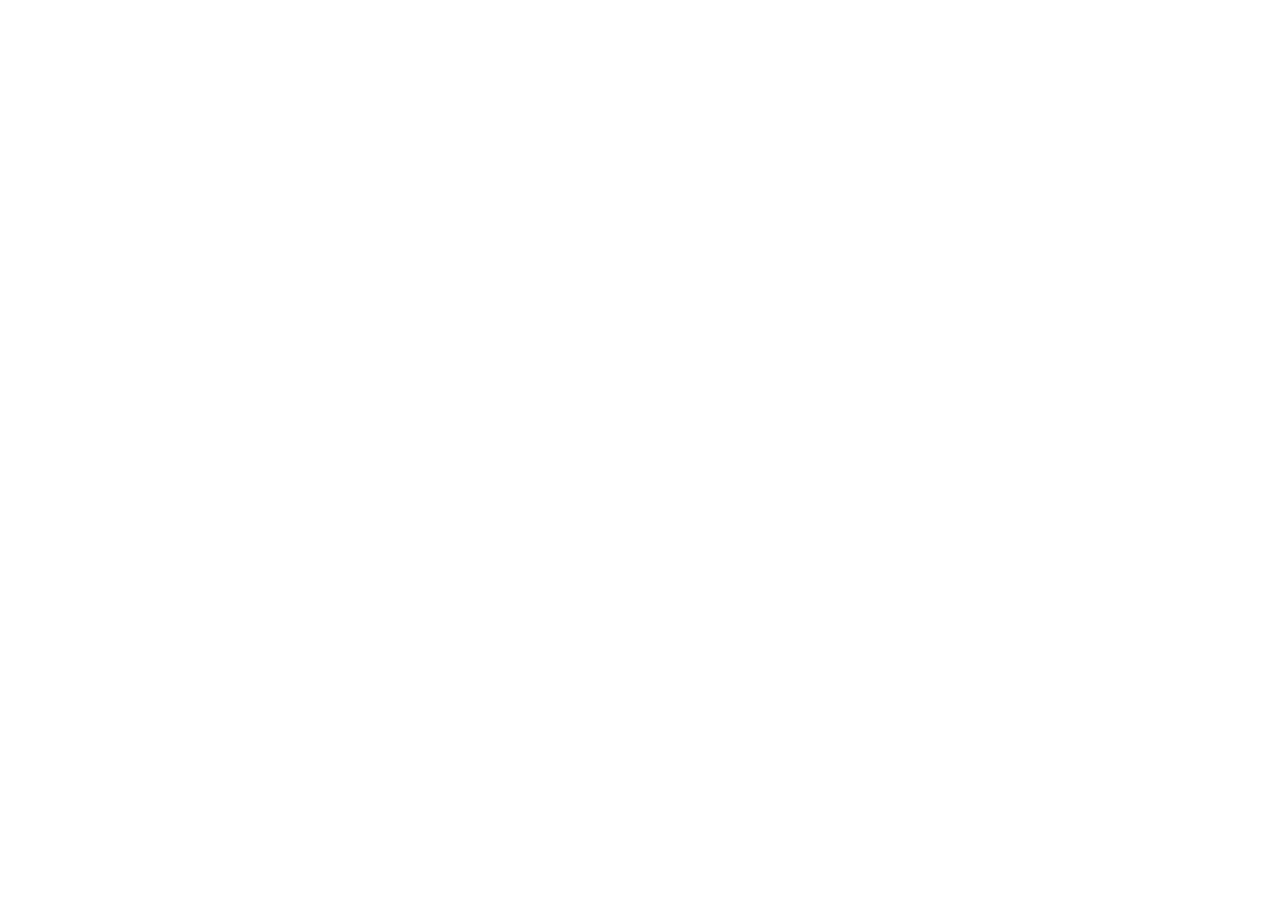
==== index.html @ ca21ac3e "Add files via upload" ====
<!doctype html>
<html lang="zh-CN">
  <head>
    <meta charset="UTF-8" />
    <meta name="viewport" content="width=device-width, initial-scale=1.0" />
    <title>擎舵资产库</title>
    <script type="module" crossorigin src="/asset-library-preview-new/assets/index-C06jgsau.js"></script>
    <link rel="stylesheet" crossorigin href="/asset-library-preview-new/assets/index-CqGjWgbm.css">
  </head>
  <body>
    <div id="root"></div>
  </body>
</html>
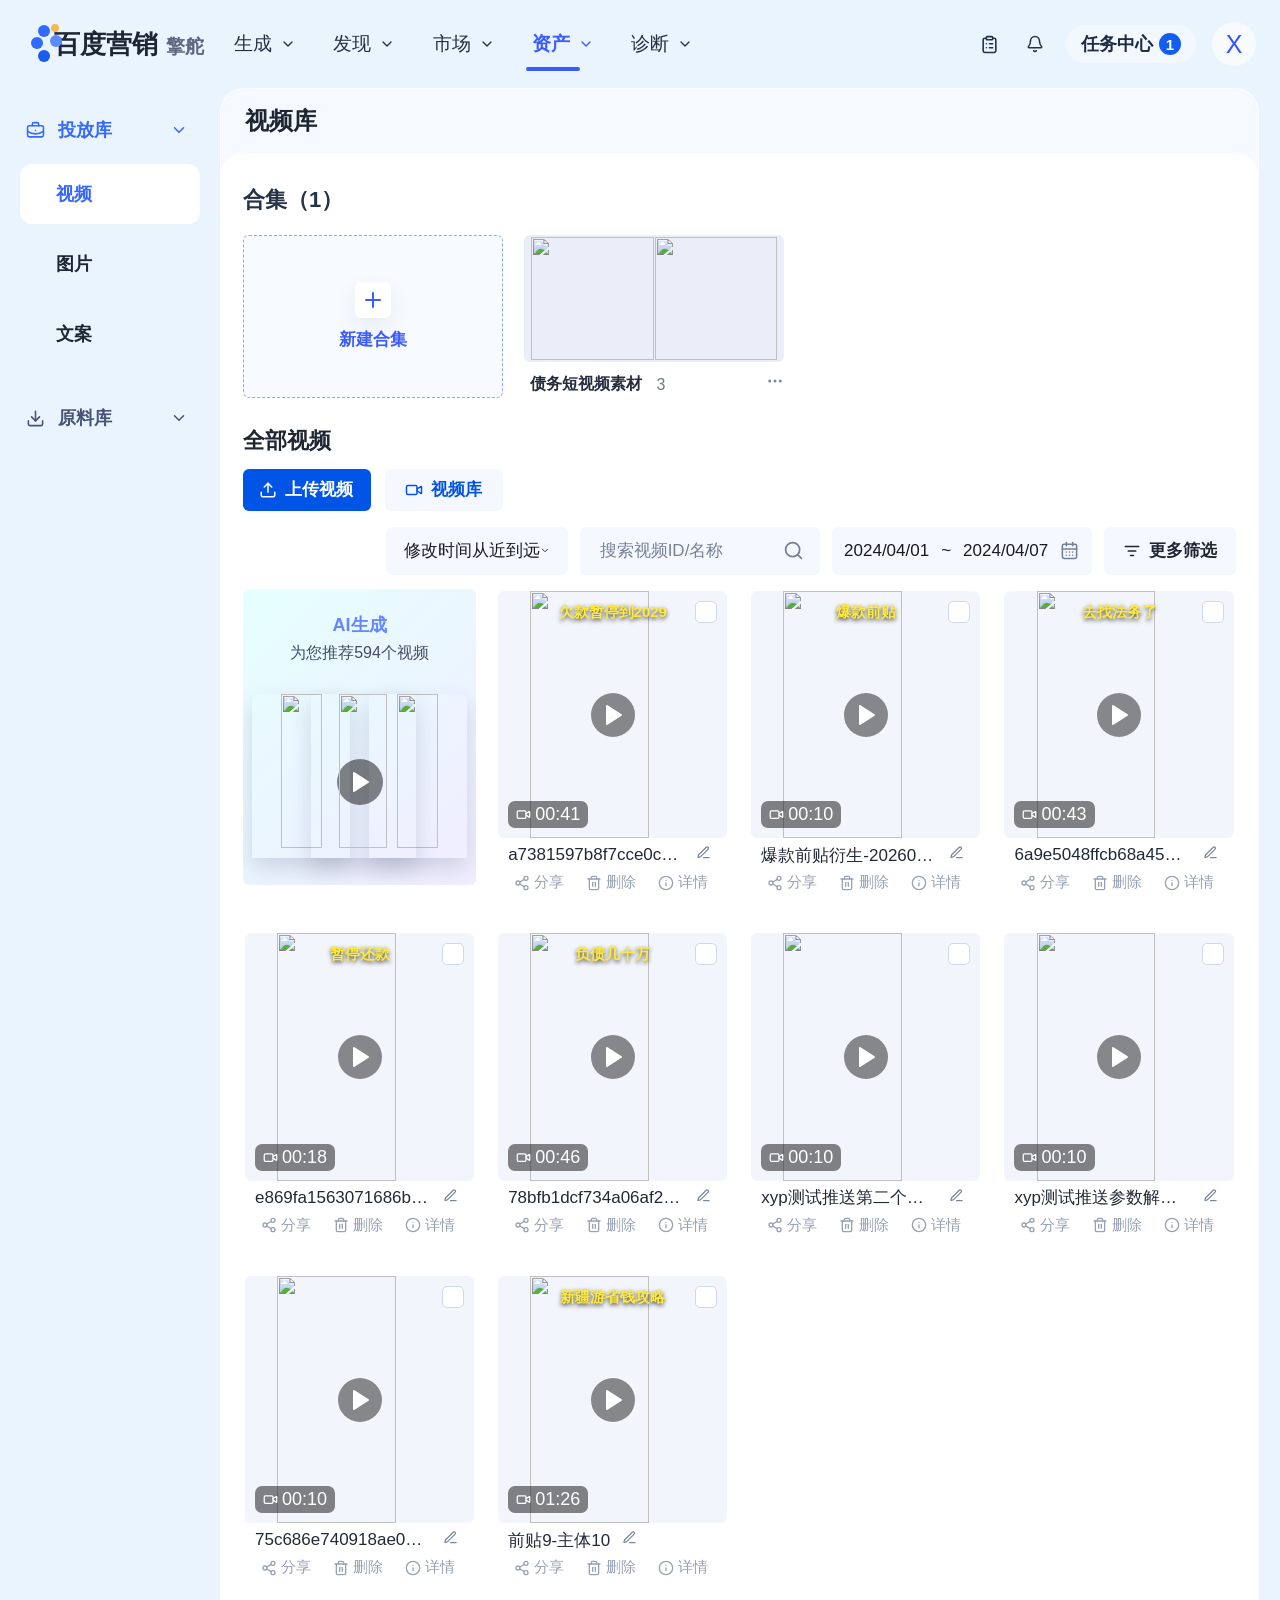
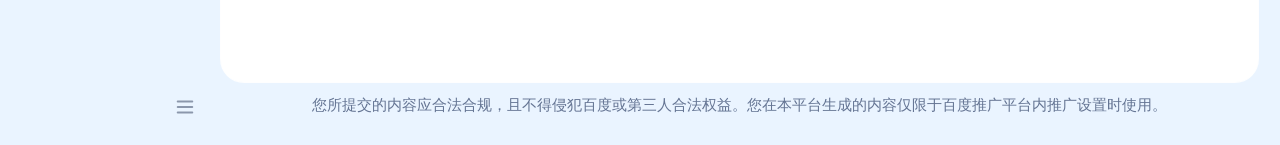
==== commit a95396be: "Add files via upload" ====
--- a/index.html
+++ b/index.html
@@ -3,9 +3,9 @@
   <head>
     <meta charset="UTF-8" />
     <meta name="viewport" content="width=device-width, initial-scale=1.0" />
-    <title>擎舵资产库</title>
-    <script type="module" crossorigin src="/asset-library-preview-new/assets/index-C06jgsau.js"></script>
-    <link rel="stylesheet" crossorigin href="/asset-library-preview-new/assets/index-CqGjWgbm.css">
+    <title>百度营销 擎舵</title>
+    <script type="module" crossorigin src="./assets/index-5_W2YfFP.js"></script>
+    <link rel="stylesheet" crossorigin href="./assets/index-LUmwvgub.css">
   </head>
   <body>
     <div id="root"></div>
--- a/assets/index-LUmwvgub.css
+++ b/assets/index-LUmwvgub.css
@@ -0,0 +1 @@
+*{box-sizing:border-box}:root{--app-min: 1080px;--app-max: 1920px;--sidebar-width: clamp(220px, 15.625vw, 300px);--page-gutter: clamp(16px, 1.67vw, 32px);--asset-card-min: clamp(220px, 14.6vw, 280px);--asset-gap-x: clamp(20px, 1.56vw, 30px);--asset-gap-y: clamp(22px, 1.46vw, 28px);--one-ai-text: rgba(13, 15, 18, .95);--one-ai-text-secondary: rgba(13, 15, 18, .6);--one-ai-primary: #0054e6;--one-ai-primary-hover: #0047c7;--one-ai-info: #3a5bfd;--one-ai-danger: #f53f3f;--one-ai-danger-hover: #d93636;--one-ai-fill: rgba(109, 159, 247, .07);--one-ai-fill-normal: #ebedf5;--one-ai-border: #e6e9f2;--one-ai-radius: 4px;--one-ai-toast-radius: 10px;--one-ai-shadow: 0 1px 8px rgba(0, 0, 0, .06), 0 7px 14px 2px rgba(0, 0, 0, .05), 0 8px 16px 4px rgba(0, 0, 0, .04);--one-ai-toast-shadow: 0 1px 8px rgba(0, 71, 194, .05), 0 7px 14px 2px rgba(0, 71, 194, .07), 0 8px 16px 4px rgba(0, 71, 194, .08)}body{margin:0;min-width:var(--app-min);font-family:-apple-system,BlinkMacSystemFont,Segoe UI,PingFang SC,Microsoft YaHei,sans-serif;color:#1f2633;background:#eaf4ff}button,input{font:inherit}button{border:0;background:transparent;cursor:pointer;color:inherit}.app-shell{min-height:100vh;max-width:var(--app-max);margin:0 auto;background:#eaf4ff}.top-nav{height:clamp(88px,5.83vw,112px);display:flex;align-items:center;padding:0 clamp(24px,2.19vw,42px);gap:clamp(24px,3.02vw,58px)}.brand{width:clamp(180px,11.15vw,214px);display:flex;align-items:center;gap:12px}.brand-mark{position:relative;width:42px;height:42px}.brand-mark span{position:absolute;display:block;width:12px;height:12px;border-radius:50%}.brand-mark span:nth-child(1){left:14px;top:2px;background:#2f6bff}.brand-mark span:nth-child(2){left:26px;top:12px;background:#5a8cff}.brand-mark span:nth-child(3){left:7px;top:14px;background:#2f6bff}.brand-mark span:nth-child(4){left:14px;top:27px;background:#1a5cf0}.brand-mark span:nth-child(5){left:27px;top:1px;width:8px;height:8px;background:#f6b84f}.brand-text{display:flex;align-items:baseline;gap:8px;white-space:nowrap}.brand-text strong{font-size:26px;letter-spacing:0}.brand-text span{color:#5d6680;font-size:19px;font-weight:600}.primary-tabs{display:flex;height:100%;align-items:center;gap:clamp(22px,1.98vw,38px);flex:1}.primary-tabs button,.generation-nav-menu>button{position:relative;display:inline-flex;align-items:center;gap:8px;height:54px;color:#273042;font-size:19px;font-weight:500}.primary-tabs button.active,.primary-tabs .generation-nav-menu>button.active{color:var(--one-ai-info);font-weight:700}.primary-tabs button.active:after,.primary-tabs .generation-nav-menu>button.active:after{content:"";position:absolute;left:0;right:20px;bottom:0;height:4px;border-radius:999px;background:var(--one-ai-info)}.primary-tabs .generation-nav-menu:hover>button,.primary-tabs .generation-nav-menu:focus-within>button,.primary-tabs .generation-nav-menu.open>button{color:var(--one-ai-info);font-weight:700}.top-actions{display:flex;align-items:center;gap:16px}.icon-button{width:30px;height:30px;display:inline-grid;place-items:center;color:#22304a}.task-center{height:38px;display:inline-flex;align-items:center;gap:6px;padding:0 15px;color:#1f2b43;border-radius:999px;background:#f3f8ff;font-size:18px;font-weight:700}.task-center span{width:22px;height:22px;display:inline-grid;place-items:center;color:#fff;background:#145df2;border-radius:50%;font-size:15px}.close-app{width:44px;height:44px;display:inline-grid;place-items:center;border-radius:50%;color:#3154ff;background:#f7fbff;font-size:25px;font-weight:500}.workspace{display:grid;grid-template-columns:var(--sidebar-width) minmax(0,1fr);min-height:calc(100vh - clamp(88px,5.83vw,112px))}.sidebar{position:relative;padding:18px clamp(20px,1.67vw,32px) 42px}.side-group{margin-bottom:30px}.side-group-title{width:100%;height:48px;display:grid;grid-template-columns:24px 1fr 24px;align-items:center;gap:8px;color:#3569ff;font-size:18px;font-weight:700}.side-group-title.muted{color:#465575}button.side-group-title{text-align:left}.side-item{width:100%;height:60px;display:flex;align-items:center;gap:14px;margin-top:10px;padding:0 clamp(28px,2.81vw,54px);border-radius:12px;color:#1f2633;font-size:18px;font-weight:700}.side-item svg{display:none}.side-item.active{color:#3467ff;background:#fff}.sidebar-collapse{position:absolute;right:18px;bottom:22px;color:#8b97ac}.content{min-width:0;padding:0 var(--page-gutter) 18px 0}.page-panel{min-height:calc(100vh - 154px);overflow:visible;border:1px solid rgba(255,255,255,.85);border-radius:24px;background:#f8fcffc2}.page-title-row{height:clamp(64px,3.96vw,76px);display:flex;align-items:center;padding:0 clamp(24px,1.77vw,34px)}.page-title-row h1{margin:0;font-size:24px;line-height:1;font-weight:800}.library-surface{position:relative;min-height:650px;margin:0;padding:clamp(24px,1.67vw,32px) clamp(22px,1.56vw,30px) 88px;border-radius:22px;background:#fff}.toolbar{margin-bottom:18px}.toolbar-top{display:flex;align-items:center;flex-wrap:wrap;gap:14px}.primary-button{height:clamp(42px,2.5vw,48px);display:inline-flex;align-items:center;gap:8px;min-width:clamp(128px,7.71vw,148px);padding:0 clamp(16px,1.15vw,22px);border-radius:6px;color:#fff;background:var(--one-ai-primary);font-size:17px;font-weight:600;white-space:nowrap;box-shadow:none}.primary-button.small{height:44px;min-width:112px;justify-content:center;padding:0 18px}.library-button{height:clamp(42px,2.5vw,48px);display:inline-flex;align-items:center;gap:8px;min-width:118px;padding:0 20px;border-radius:6px;color:var(--one-ai-primary);background:var(--one-ai-fill);font-size:17px;font-weight:600;white-space:nowrap}.toolbar-spacer{flex:1;min-width:12px}.sort-select{position:relative;z-index:20}.sort-select>button,.search-box,.date-range{height:48px;display:inline-flex;align-items:center;border-radius:6px;background:var(--one-ai-fill);color:var(--one-ai-text);font-size:17px}.sort-select>button{width:clamp(182px,11.46vw,220px);justify-content:space-between;padding:0 18px;white-space:nowrap}.sort-menu{position:absolute;left:0;top:calc(100% + 6px);width:220px;padding:6px;border:1px solid var(--one-ai-border);border-radius:var(--one-ai-radius);background:#fff;box-shadow:var(--one-ai-shadow)}.sort-menu button{width:100%;height:36px;padding:0 12px;text-align:left;border-radius:var(--one-ai-radius);color:var(--one-ai-text);font-size:15px}.sort-menu button.selected,.sort-menu button:hover{color:var(--one-ai-info);background:var(--one-ai-fill)}.search-box{width:clamp(240px,17.19vw,330px);justify-content:space-between;padding:0 16px 0 18px}.search-box input{width:100%;border:0;outline:0;color:#25304a;background:transparent;font-size:17px}.search-box input::placeholder{color:#768197}.search-box svg,.date-range svg{color:#748097;flex:0 0 auto}.date-range{gap:12px;width:clamp(260px,17.71vw,340px);justify-content:center;padding:0 16px;white-space:nowrap}.public-switch{height:48px;display:inline-flex;align-items:center;gap:8px;padding:0 16px;border-radius:6px;color:#3b465c;background:var(--one-ai-fill);font-size:16px;font-weight:500;white-space:nowrap}.public-switch>span{position:relative;width:40px;height:24px;border-radius:999px;background:#b8c1d2;transition:background .16s ease}.public-switch>span:after{content:"";position:absolute;left:3px;top:3px;width:18px;height:18px;border-radius:50%;background:#fff;transition:transform .16s ease}.public-switch.active>span{background:var(--one-ai-info)}.public-switch.active>span:after{transform:translate(16px)}.public-switch svg{color:#98a3b7}.more-filter-wrap{position:relative;z-index:26}.more-filter-button{height:48px;display:inline-flex;align-items:center;gap:8px;padding:0 18px;border:1px solid transparent;border-radius:6px;color:#1f2633;background:var(--one-ai-fill);font-size:17px;font-weight:600;white-space:nowrap}.more-filter-button.active,.more-filter-button:hover{color:var(--one-ai-info);border-color:var(--one-ai-info);background:#fff}.more-filter-panel{position:absolute;right:0;top:calc(100% + 8px);width:min(820px,calc(100vw - var(--sidebar-width) - 120px));padding:20px 24px;border:1px solid var(--one-ai-border);border-radius:6px;background:#fff;box-shadow:0 18px 36px #29447624}.more-filter-row{display:flex;align-items:center;flex-wrap:wrap;gap:14px 26px;min-height:40px}.more-filter-row+.more-filter-row{margin-top:8px}.more-filter-row.indent{padding-left:112px}.more-filter-row button{height:34px;padding:0 12px;border-radius:6px;color:var(--one-ai-text);font-size:16px;font-weight:500;white-space:nowrap}.more-filter-row button.active{color:var(--one-ai-info);background:var(--one-ai-fill);font-weight:700}.video-list-header{margin:clamp(30px,2.4vw,46px) 0 14px}.video-title-toolbar{display:grid;gap:14px}.video-title-actions{display:flex;align-items:center;gap:14px;min-width:max-content}.video-control-row{display:flex;align-items:center;justify-content:space-between;gap:16px;flex-wrap:wrap}.video-list-header h2{margin:0;color:#1f2633;font-size:22px;line-height:1.2;font-weight:800}.video-filter-actions{position:relative;display:flex;align-items:center;justify-content:flex-end;gap:12px;flex:1 1 720px;min-width:0}.campaign-image-header{margin-top:clamp(26px,2vw,38px)}.image-title-row{display:flex;align-items:center;justify-content:space-between;gap:16px}.image-source-tabs{display:inline-flex;align-items:center;padding:4px;border-radius:8px;background:#f2f5fb}.image-source-tabs button{height:34px;padding:0 18px;border-radius:6px;color:#2d3546;font-size:15px;font-weight:600;white-space:nowrap}.image-source-tabs button.active{color:var(--one-ai-info);background:#fff;box-shadow:0 6px 14px #29447614}.filter-row{display:flex;align-items:center}.filter-chips{display:flex;flex-wrap:wrap;gap:12px}.chip{height:32px;padding:0 16px;border-radius:6px;color:var(--one-ai-text);font-size:16px;font-weight:500}.chip.active{color:var(--one-ai-info);background:var(--one-ai-fill);font-weight:700}.filter-extra{display:grid;gap:12px;margin-top:12px}.filter-extra.compact{display:flex;align-items:center;gap:12px;margin-top:12px}.filter-dropdown{position:relative;z-index:18}.filter-dropdown-trigger{width:180px;height:36px;display:inline-flex;align-items:center;justify-content:space-between;gap:8px;padding:0 12px 0 14px;border-radius:6px;color:var(--one-ai-text);background:var(--one-ai-fill);font-size:15px;font-weight:500}.filter-dropdown-trigger.open,.filter-dropdown-trigger:hover{color:var(--one-ai-info);background:#eef4ff}.filter-dropdown-trigger svg{flex:0 0 auto;color:#768197}.filter-dropdown-trigger.open svg{color:var(--one-ai-info);transform:rotate(180deg)}.filter-dropdown-trigger span{min-width:0;overflow:hidden;text-overflow:ellipsis;white-space:nowrap}.filter-dropdown-menu{position:absolute;left:0;top:calc(100% + 6px);width:200px;max-height:236px;overflow:auto;padding:6px;border:1px solid var(--one-ai-border);border-radius:var(--one-ai-radius);background:#fff;box-shadow:var(--one-ai-shadow)}.filter-dropdown-menu button{width:100%;height:34px;padding:0 10px;border-radius:var(--one-ai-radius);color:var(--one-ai-text);font-size:14px;text-align:left}.filter-dropdown-menu button:hover,.filter-dropdown-menu button.selected{color:var(--one-ai-info);background:var(--one-ai-fill)}.folder-section{margin:6px 0 8px}.section-heading{display:inline-flex;align-items:center;gap:8px;height:34px;color:#263246;font-size:22px;font-weight:800}.section-heading svg{color:var(--one-ai-info)}.folder-row-wrap{position:relative;margin-top:18px}.folder-grid{display:flex;gap:clamp(18px,1.67vw,32px);overflow-x:auto;overflow-y:visible;scroll-behavior:smooth;scrollbar-width:none;padding-right:48px}.folder-grid::-webkit-scrollbar{display:none}.new-folder-card,.folder-card{position:relative;width:clamp(260px,16.8vw,300px);flex:0 0 clamp(260px,16.8vw,300px);border-radius:6px}.folder-scroll-prev,.folder-scroll-next{position:absolute;top:clamp(48px,4.6vw,68px);z-index:6;width:32px;height:32px;display:grid;place-items:center;border-radius:50%;color:#5d6a82;background:#fff;box-shadow:0 10px 24px #2b406829}.folder-scroll-prev{left:4px}.folder-scroll-next{right:4px}.folder-scroll-prev:hover,.folder-scroll-next:hover{color:var(--one-ai-info);box-shadow:0 12px 28px #2b406833}.new-folder-card{display:grid;place-content:center;justify-items:center;gap:10px;min-height:clamp(118px,9.9vw,152px);color:var(--one-ai-info);font-size:17px;font-weight:600;border:1px dashed #8ca7ff;background:#f7faff}.new-folder-card.disabled{cursor:not-allowed;color:#a4aec0;border-color:#d9e1f0;background:#f3f6fb}.new-folder-card.disabled .plus-box{color:#a4aec0}.plus-box{width:36px;height:36px;display:inline-grid;place-items:center;color:var(--one-ai-info);border-radius:6px;background:#fff;box-shadow:0 8px 20px #29447614}.folder-card{min-height:clamp(154px,12vw,196px);background:transparent}.folder-card:hover{box-shadow:none}.folder-card:hover .folder-preview{border-color:var(--one-ai-info);box-shadow:0 12px 26px #3a5bfd1a}.folder-preview{width:100%;height:clamp(118px,9.9vw,152px);overflow:hidden;border-radius:6px;border:1px solid transparent;background:#e9eef8;transition:border-color .16s ease,box-shadow .16s ease}.folder-collage{display:grid;width:100%;height:100%;gap:1px}.folder-collage.count-1{grid-template-columns:1fr}.folder-collage.count-2{grid-template-columns:repeat(2,1fr)}.folder-collage.count-3{grid-template-columns:1.08fr 1fr;grid-template-rows:repeat(2,1fr)}.folder-collage.count-3 img:first-child{grid-row:1 / span 2}.folder-collage img{width:100%;height:100%;object-fit:cover}.folder-empty-preview{width:100%;height:100%;display:grid;place-items:center;color:var(--one-ai-info);background:linear-gradient(135deg,#edf4ff,#f7f9ff)}.folder-meta{display:flex;align-items:center;gap:8px;min-width:0;height:34px;padding:8px 30px 0 0;font-size:16px}.folder-name{width:100%;overflow:hidden;color:#252d3d;font-weight:700;text-overflow:ellipsis;white-space:nowrap;text-align:left}.folder-meta>span{color:#6c7589;flex:0 0 auto}.text-tooltip-wrap{position:relative;display:inline-flex;min-width:0}.folder-name-tooltip{max-width:calc(100% - 42px);flex:1 1 auto}.text-tooltip-bubble{position:absolute;left:50%;bottom:calc(100% + 8px);z-index:120;max-width:420px;padding:7px 10px;border-radius:6px;color:#1f2633;background:#fff;box-shadow:0 4px 16px #15234024;font-size:14px;font-weight:500;line-height:1.35;white-space:normal;word-break:break-all;opacity:0;pointer-events:none;transform:translate(-50%,4px);transition:opacity .12s ease,transform .12s ease}.text-tooltip-bubble:after{content:"";position:absolute;left:50%;top:100%;width:8px;height:8px;background:#fff;box-shadow:2px 2px 4px #1523400a;transform:translate(-50%,-4px) rotate(45deg)}.text-tooltip-wrap:hover .text-tooltip-bubble,.text-tooltip-wrap:focus-within .text-tooltip-bubble{opacity:1;transform:translate(-50%)}.folder-menu-wrap{position:absolute;right:0;bottom:4px}.folder-more{width:24px;height:24px;display:inline-grid;place-items:center;border-radius:6px;color:#7c879b;background:#ffffffe0}.folder-menu{position:fixed;width:128px;z-index:80;padding:6px;border:1px solid var(--one-ai-border);border-radius:var(--one-ai-radius);color:var(--one-ai-text);background:#fff;box-shadow:var(--one-ai-shadow)}.folder-menu button{width:100%;height:34px;padding:0 10px;text-align:left;border-radius:5px;color:var(--one-ai-text);font-size:14px}.folder-menu button:hover{background:var(--one-ai-fill)}.breadcrumb-row{display:flex;align-items:center;flex-wrap:wrap;gap:6px;height:42px;margin:14px 0 8px;color:#1f2937;font-size:15px;font-weight:600}.breadcrumb-segment{display:inline-flex;align-items:center;gap:6px;min-width:0}.breadcrumb-separator{color:#8b97aa;flex:0 0 auto}.breadcrumb-link{max-width:180px;overflow:hidden;color:#1f2937;font-weight:600;text-overflow:ellipsis;white-space:nowrap}.breadcrumb-link:hover{color:var(--one-ai-info)}.breadcrumb-current{max-width:220px;overflow:hidden;color:#111827;font-weight:700;text-overflow:ellipsis;white-space:nowrap}.asset-grid-section{margin-top:12px}.asset-grid{display:grid;grid-template-columns:repeat(auto-fill,minmax(min(100%,var(--asset-card-min)),1fr));align-items:start;gap:var(--asset-gap-y) var(--asset-gap-x)}.recommend-card,.asset-card{position:relative;min-width:0}.recommend-card{aspect-ratio:1 / 1.27;height:auto;min-height:236px;overflow:hidden;padding-top:24px;border-radius:6px;background:linear-gradient(135deg,#e5ffff,#f1edff);text-align:center}.recommend-title{color:#6486ff;font-size:18px;font-weight:800}.recommend-card p{margin:6px 0 20px;color:#424d65;font-size:16px}.recommend-stack{position:relative;height:64%}.recommend-stack img{position:absolute;bottom:0;width:42%;height:94%;object-fit:cover;border-radius:6px 6px 0 0;box-shadow:0 10px 22px #1e2c4a29}.recommend-stack img:nth-child(1){left:4%}.recommend-stack img:nth-child(2){left:29%;z-index:2;width:45%}.recommend-stack img:nth-child(3){right:4%}.play-circle{position:absolute;left:50%;bottom:27%;width:clamp(46px,3.02vw,58px);height:clamp(46px,3.02vw,58px);display:grid;place-items:center;transform:translate(-50%);color:#fff;border-radius:50%;background:#0000007a}.asset-card{padding:0 0 14px;border:2px solid transparent;border-radius:8px;background:#fff;transition:border-color .16s ease,box-shadow .16s ease}.asset-card.selected{border-color:var(--one-ai-info);box-shadow:0 18px 36px #3a5bfd21}.asset-card:hover{border-color:var(--one-ai-info);box-shadow:0 16px 34px #3758a01a}.asset-select{position:absolute;right:10px;top:10px;z-index:5;width:22px;height:22px;display:grid;place-items:center;border:1px solid #cfd8e8;border-radius:5px;color:transparent;background:#fff;transition:border-color .15s ease,background .15s ease,color .15s ease}.asset-select.selected{color:#fff;border-color:var(--one-ai-info);background:var(--one-ai-info)}.thumb-wrap{position:relative;aspect-ratio:1 / 1.08;height:auto;min-height:196px;overflow:hidden;display:flex;justify-content:center;border-radius:6px;background:#f2f5fb}.thumb-wrap img{width:72%;height:100%;object-fit:cover}.image-thumb-wrap{position:relative;aspect-ratio:1 / .86;min-height:172px;overflow:hidden;display:flex;align-items:center;justify-content:center;border-radius:6px;background:#f2f5fb}.image-thumb-wrap img{width:100%;height:58%;object-fit:cover}.image-asset-card{padding-bottom:13px}.thumb-overlay{position:absolute;left:50%;top:12px;width:64%;transform:translate(-50%);color:#ffea39;font-size:15px;font-weight:900;line-height:1.15;text-align:center;text-shadow:0 2px 4px rgba(0,0,0,.72)}.asset-play{position:absolute;left:50%;top:50%;width:clamp(44px,2.81vw,54px);height:clamp(44px,2.81vw,54px);display:grid;place-items:center;transform:translate(-50%,-50%);color:#fff;border-radius:50%;background:#00000073}.duration{position:absolute;left:10px;bottom:10px;display:inline-flex;align-items:center;gap:4px;height:27px;padding:0 8px;color:#fff;border-radius:7px;background:#0000007a;font-size:18px;font-weight:500}.asset-name-row{display:flex;align-items:center;gap:6px;min-width:0;height:34px;padding:0 10px;color:#222936;font-size:17px}.asset-name-row span{overflow:hidden;text-overflow:ellipsis;white-space:nowrap}.asset-name-row button{color:#7b8799;flex:0 0 auto}.asset-actions{display:flex;align-items:center;gap:10px;padding:0 10px}.asset-actions button{display:inline-flex;align-items:center;gap:4px;color:#98a2b5;font-size:15px;font-weight:500;white-space:nowrap}.asset-actions button:hover{color:var(--one-ai-info)}.video-library-overlay{position:fixed;inset:0;z-index:90;display:flex;justify-content:flex-end;background:#00000094}.video-library-drawer{width:clamp(780px,72vw,1220px);height:100vh;display:grid;grid-template-rows:clamp(74px,4.79vw,92px) 1fr 84px;background:#f6f8fe;box-shadow:-18px 0 42px #121f382e;animation:drawer-slide-in .22s ease-out}@keyframes drawer-slide-in{0%{transform:translate(32px);opacity:.72}to{transform:translate(0);opacity:1}}.video-library-header{display:flex;align-items:center;justify-content:space-between;padding:0 clamp(24px,1.77vw,34px);border-bottom:1px solid #edf1f7;background:#fff}.video-library-header div{display:flex;align-items:baseline;gap:12px}.video-library-header strong{color:#151b29;font-size:24px;font-weight:800}.video-library-header span{color:#68738a;font-size:16px}.video-library-header span button{color:var(--one-ai-info);font-weight:700}.video-library-close{width:34px;height:34px;display:grid;place-items:center;color:#6f7a8e}.video-library-body{min-height:0;display:grid;grid-template-columns:minmax(0,1fr) clamp(260px,18.75vw,360px);margin:clamp(18px,1.35vw,26px) clamp(18px,1.46vw,28px) 0;overflow:hidden;border-radius:18px;background:#fff}.video-library-main{min-width:0;overflow:auto;padding:clamp(22px,1.56vw,30px) clamp(18px,1.35vw,26px) 34px;border-right:1px solid #e8edf6}.video-library-tabs{display:flex;align-items:center;flex-wrap:wrap;gap:12px clamp(20px,1.98vw,38px);margin-bottom:24px}.video-library-tabs button{position:relative;height:34px;color:#1f2633;font-size:17px;font-weight:500}.video-library-tabs button.active{color:var(--one-ai-info);font-weight:700}.video-library-tabs button.active:after{content:"";position:absolute;left:0;right:0;bottom:-5px;height:3px;border-radius:999px;background:var(--one-ai-info)}.video-library-actions,.video-library-filters{display:flex;align-items:center;flex-wrap:wrap;gap:12px;margin-bottom:16px}.video-library-filters label,.video-library-filters .filter-dropdown-trigger{height:44px;display:inline-flex;align-items:center;border-radius:6px;background:var(--one-ai-fill);color:var(--one-ai-text);font-size:15px}.video-library-filters label{width:clamp(128px,7.81vw,150px);justify-content:space-between;padding:0 12px}.video-library-filters input{width:100%;min-width:0;border:0;outline:none;background:transparent;color:var(--one-ai-text)}.video-library-filters input::placeholder{color:#8a95aa}.video-library-filters .filter-dropdown-trigger{width:clamp(132px,7.81vw,150px);justify-content:space-between;padding:0 14px}.video-library-filters .filter-dropdown-menu{width:172px;padding:0;border-radius:0 0 10px 10px}.video-library-filters .filter-dropdown-menu button{height:46px;padding:0 18px;border-radius:0;font-size:16px}.video-library-filters .more-filter-button{height:44px;padding:0 14px;font-size:15px}.library-more-filter-wrap{z-index:34}.library-more-filter-panel{right:-18px;width:min(460px,36vw);padding:14px 16px}.library-more-filter-panel .more-filter-row{gap:10px 16px}.campaign-image-filter-panel{width:min(760px,calc(100vw - var(--sidebar-width) - 180px))}.library-collection-dropdown{z-index:35}.library-collection-dropdown .filter-dropdown-trigger .placeholder{color:#7d8799}.library-collection-menu{position:absolute;left:0;top:calc(100% + 8px);width:auto;min-width:260px;overflow:hidden;border:1px solid var(--one-ai-border);border-radius:8px;background:#fff;box-shadow:0 16px 32px #2944761f}.library-single-option{width:100%;height:48px;padding:0 18px;color:#1f2633;font-size:16px;font-weight:600;text-align:left}.library-single-option:hover{background:#f6f8fc}.library-single-option.selected{color:var(--one-ai-info);background:#f3f7ff}.library-menu-divider{height:1px;background:#e6eaf3}.library-menu-title{height:30px;display:flex;align-items:center;padding:0 18px;color:#7b879b;font-size:13px;font-weight:600}.library-cascade-menu{display:flex;min-height:300px;max-height:360px}.library-cascade-column{width:260px;min-width:260px;overflow:auto;border-right:1px solid #e6eaf3}.library-cascade-column:last-child{border-right:0}.library-cascade-column button{width:100%;height:48px;display:flex;align-items:center;justify-content:space-between;gap:8px;padding:0 18px;color:#1f2633;font-size:16px;font-weight:600;text-align:left}.library-cascade-column button span{min-width:0;overflow:hidden;text-overflow:ellipsis;white-space:nowrap}.library-cascade-column button.hovered{background:#f3f7ff}.library-cascade-column button:hover{background:#f6f8fc}.library-cascade-column button.selected{color:var(--one-ai-info);background:#f3f7ff}.library-collection-filter{margin-top:14px;padding-top:14px;border-top:1px solid #edf1f7}.library-filter-title{display:flex;align-items:center;gap:12px;margin-bottom:12px;color:#1f2633;font-size:15px;font-weight:700}.library-filter-title button{height:32px;padding:0 12px;border-radius:6px;color:var(--one-ai-text);background:var(--one-ai-fill);font-size:15px;font-weight:600}.library-filter-title button.active{color:var(--one-ai-info);background:#eaf1ff}.library-collection-cascade{display:grid;grid-template-columns:repeat(2,minmax(0,1fr));min-height:176px;overflow:hidden;border:1px solid #e4eaf4;border-radius:8px;background:#fff}.cascade-column{min-width:0;padding:8px 0;border-right:1px solid #e4eaf4}.cascade-column:last-child{border-right:0}.cascade-column button{width:100%;height:40px;display:flex;align-items:center;justify-content:space-between;gap:10px;padding:0 14px;color:#1f2633;font-size:15px;font-weight:600;text-align:left}.cascade-column button span{min-width:0;overflow:hidden;text-overflow:ellipsis;white-space:nowrap}.cascade-column button.active,.cascade-column button:hover{color:var(--one-ai-info);background:#eef4ff}.cascade-empty{display:block;padding:12px 14px;color:#8a95aa;font-size:14px}.video-library-grid{display:grid;grid-template-columns:repeat(auto-fill,minmax(clamp(128px,8.85vw,170px),1fr));gap:clamp(18px,1.35vw,26px) clamp(14px,1.15vw,22px)}.video-library-card{min-width:0;position:relative;display:grid;gap:10px;text-align:left}.library-select-mark{position:absolute;right:10px;top:10px;z-index:2;width:24px;height:24px;display:grid;place-items:center;border:1px solid #cfd8e8;border-radius:5px;color:#fff;background:#fff}.video-library-card.selected .library-select-mark{border-color:var(--one-ai-info);background:var(--one-ai-info)}.library-thumb{position:relative;aspect-ratio:1 / 1.03;height:auto;min-height:136px;overflow:hidden;display:flex;justify-content:center;border:2px solid transparent;border-radius:8px;background:#f3f6fc}.video-library-card.selected .library-thumb{border-color:var(--one-ai-info)}.library-thumb img{width:70%;height:100%;object-fit:cover}.library-thumb em{position:absolute;left:50%;top:12px;width:72%;transform:translate(-50%);color:#ffeb3b;font-size:13px;font-style:normal;font-weight:900;line-height:1.2;text-align:center;text-shadow:0 2px 4px rgba(0,0,0,.72)}.library-thumb i{position:absolute;left:50%;top:50%;width:46px;height:46px;display:grid;place-items:center;transform:translate(-50%,-50%);color:#fff;border-radius:50%;background:#00000070;font-style:normal}.library-thumb b{position:absolute;left:10px;bottom:10px;height:28px;display:inline-flex;align-items:center;gap:4px;padding:0 8px;color:#fff;border-radius:7px;background:#0000007a;font-size:16px;font-weight:500}.video-library-card>strong{overflow:hidden;color:#1f2633;font-size:16px;font-weight:700;text-overflow:ellipsis;white-space:nowrap}.library-empty-state{height:180px;display:grid;place-items:center;color:#8a95aa;border-radius:8px;background:#f8faff;font-size:15px}.video-library-selected{min-width:0;padding:clamp(22px,1.56vw,30px) clamp(18px,1.25vw,24px)}.video-library-selected h3{margin:0 0 28px;color:#1f2633;font-size:18px;font-weight:800}.selected-video-card{display:grid;grid-template-columns:76px minmax(0,1fr) 32px;align-items:center;gap:14px;padding:12px;border-radius:8px;background:#f6f8fe}.selected-video-card img{width:76px;height:66px;object-fit:cover;border-radius:6px}.selected-video-card strong,.selected-video-card span{display:block}.selected-video-card strong{overflow:hidden;color:#1f2633;font-size:15px;font-weight:700;text-overflow:ellipsis;white-space:nowrap}.selected-video-card span{margin-top:7px;color:#8a95aa;font-size:14px}.selected-video-card button{width:32px;height:32px;display:grid;place-items:center;color:#1f2633}.selected-empty{height:120px;display:grid;place-items:center;color:#8a95aa;border-radius:8px;background:#f8faff;font-size:15px}.video-library-footer{display:flex;align-items:center;gap:14px;padding:0 34px;border-top:1px solid #edf1f7;background:#fff}.video-library-footer .confirm-button,.video-library-footer .secondary-modal-button{min-width:108px;height:50px;font-size:17px}.empty-state{height:280px;display:grid;place-content:center;justify-items:center;gap:12px;color:#8a96aa;background:#f8faff;border-radius:8px;font-size:16px}.batch-bar{position:sticky;bottom:0;z-index:20;width:max-content;max-width:100%;min-height:54px;display:flex;align-items:center;gap:14px;margin-top:22px;padding:8px 4px 8px 0;color:#1f2735;background:#fff;box-shadow:0 -10px 18px #18233a0f;font-size:17px}.batch-check{width:24px;height:24px;display:grid;place-items:center;border-radius:5px;color:#fff;background:var(--one-ai-info)}.batch-check.mixed span{width:13px;height:3px;border-radius:3px;background:#fff}.batch-select-text{margin-left:-8px;font-size:17px}.batch-bar>button:not(.batch-check):not(.batch-select-text){height:40px;display:inline-flex;align-items:center;gap:6px;padding:0 20px;border-radius:6px;color:var(--one-ai-info);background:var(--one-ai-fill);font-size:16px;font-weight:600;white-space:nowrap}.compliance{height:44px;display:flex;align-items:center;justify-content:center;color:#647493;font-size:15px}.drawer-backdrop,.modal-backdrop{position:fixed;inset:0;z-index:50;background:#0009}.detail-drawer{position:absolute;right:0;top:0;width:440px;height:100%;overflow:auto;padding:24px;background:#fff;box-shadow:-18px 0 42px #1d274229}.detail-drawer header,.modal header{display:flex;align-items:center;justify-content:space-between}.detail-drawer h2,.modal h2{margin:0;color:var(--one-ai-text);font-size:18px;line-height:25.2px;font-weight:500}.drawer-close,.modal header button{width:32px;height:32px;display:grid;place-items:center;color:#6b7488}.drawer-actions{display:flex;gap:12px;margin:24px 0}.drawer-actions button{height:38px;display:inline-flex;align-items:center;gap:6px;padding:0 16px;border-radius:6px;color:var(--one-ai-info);background:var(--one-ai-fill);font-size:15px;font-weight:600}.detail-list{display:grid;grid-template-columns:112px 1fr;gap:15px 20px;margin:0;font-size:15px}.detail-list dt{color:#6f7a8e}.detail-list dd{min-width:0;margin:0;color:#222b3c;line-height:1.5}.detail-list dd button{margin-left:8px;color:#7f8a9b}.detail-list dd span{display:block}.detail-preview{position:relative;width:160px;height:220px;overflow:hidden;border-radius:8px;background:#f3f6fc}.detail-preview img{width:100%;height:100%;object-fit:cover}.detail-preview span{position:absolute;left:50%;top:50%;width:68px;height:68px;display:grid;place-items:center;transform:translate(-50%,-50%);color:#fff;border-radius:50%;background:#0000007a;font-size:13px}.modal-backdrop{display:grid;place-items:center}.modal{width:440px;padding:24px;border-radius:var(--one-ai-radius);background:#fff;box-shadow:var(--one-ai-shadow)}.move-modal{width:620px}.delete-modal{width:500px}.delete-warning{margin-top:22px;padding:16px;border:1px solid rgba(245,63,63,.18);border-radius:6px;background:#f53f3f0f;color:var(--one-ai-text);font-size:15px;line-height:1.7}.delete-warning p{margin:0}.delete-warning p+p{margin-top:8px}.delete-warning strong{color:#1f2633;font-weight:800}.delete-summary{display:flex;flex-wrap:wrap;gap:10px;margin-top:12px;color:#7d8799;font-size:13px}.delete-summary span{padding:4px 8px;border-radius:999px;background:var(--one-ai-fill)}.move-tree{height:380px;overflow:auto;margin-top:22px;padding:12px;border:1px solid var(--one-ai-border);border-radius:6px;background:#f8faff}.move-tree-row{width:100%;min-height:46px;display:flex;align-items:center;gap:10px;border-radius:6px;color:#2a3345;font-size:15px;font-weight:700;text-align:left}.move-tree-row svg{color:var(--one-ai-info);flex:0 0 auto}.move-tree-row span{min-width:0;overflow:hidden;text-overflow:ellipsis;white-space:nowrap}.move-tree-row small{margin-left:auto;padding-right:12px;color:#8a95aa;font-size:13px;font-weight:500}.move-tree-row:hover,.move-tree-row.selected{background:var(--one-ai-fill)}.move-tree-row.root{padding-left:22px}.move-tree-row.creating{background:#fff;border:1px solid var(--one-ai-border)}.move-create-wrap{display:grid;gap:4px}.move-counted-input{position:relative;width:300px;max-width:48%;flex:0 1 300px}.move-counted-input input{width:100%;height:36px;border:1px solid var(--one-ai-border);border-radius:var(--one-ai-radius);outline:none;padding:0 54px 0 8px;color:#263044;background:#fff;font-size:14px;font-weight:600}.move-counted-input span{position:absolute;right:10px;top:50%;transform:translateY(-50%);color:#8b95a8;font-size:12px;font-weight:500;pointer-events:none}.move-tree-row.creating button{width:28px;height:28px;display:grid;place-items:center;border-radius:var(--one-ai-radius);color:var(--one-ai-info);background:var(--one-ai-fill)}.move-tree-row.creating button:disabled{cursor:not-allowed;color:#a4aec0;background:#edf1f8}.move-field-error{color:#e04f5f;font-size:12px;line-height:18px}.move-create-button{height:38px;display:inline-flex;align-items:center;gap:6px;margin-right:auto;padding:0 2px;color:var(--one-ai-info);font-size:15px;font-weight:700}.move-create-button:disabled,.move-create-button.disabled{cursor:not-allowed;color:#a5afc2}.move-limit-note{color:#9aa4b7;font-size:13px}.field-label{display:block;margin:26px 0 10px;color:var(--one-ai-text);font-size:15px;font-weight:700}.folder-input{width:100%;height:36px;padding:0 68px 0 12px;border:1px solid var(--one-ai-border);border-radius:var(--one-ai-radius);outline:none;color:var(--one-ai-text);font-size:15px}.counted-input{position:relative}.counted-input span{position:absolute;right:12px;top:50%;transform:translateY(-50%);color:#8b95a8;font-size:13px;pointer-events:none}.folder-input:focus{border-color:var(--one-ai-info);box-shadow:0 0 0 3px #3a5bfd1a}.input-meta{min-height:20px;display:flex;align-items:center;justify-content:space-between;margin-top:8px}.field-error{color:var(--one-ai-danger);font-size:13px}.modal footer{display:flex;justify-content:flex-end;gap:12px;margin-top:26px}.secondary-modal-button,.confirm-button,.danger-button{min-width:82px;height:32px;padding:0 16px;border-radius:var(--one-ai-radius);font-size:14px;font-weight:400}.secondary-modal-button{color:var(--one-ai-text);background:var(--one-ai-fill-normal)}.confirm-button{color:#fff;background:var(--one-ai-primary)}.danger-button{color:#fff;background:var(--one-ai-danger)}.danger-button:hover{background:var(--one-ai-danger-hover)}.confirm-button:disabled{cursor:not-allowed;color:#a2adbf;background:#edf1f8}.toast{position:fixed;left:50%;top:88px;z-index:80;transform:translate(-50%);min-width:180px;min-height:52px;display:flex;align-items:flex-start;gap:8px;padding:16px 24px;color:#333;border-radius:var(--one-ai-toast-radius);background:#fff;box-shadow:var(--one-ai-toast-shadow);font-size:14px;line-height:19.6px}.toast svg{flex:0 0 auto;margin-top:2px;color:var(--one-ai-info)}.toast.success{align-items:center;gap:12px;font-weight:600}.toast-success-icon{display:inline-flex;align-items:center;justify-content:center;width:22px;height:22px;flex:0 0 auto;border-radius:50%;color:#fff;background:#38b449}.toast .toast-success-icon svg{margin-top:0;color:#fff}.toast span{max-width:480px}@media(max-width:1280px){body{min-width:var(--app-min)}.top-nav{gap:24px;padding:0 24px}.workspace{grid-template-columns:var(--sidebar-width) minmax(0,1fr)}.sidebar{padding-left:20px;padding-right:20px}}.qd-shell{min-height:100vh;color:#1f2633;background:radial-gradient(circle at 48% 6%,rgba(255,255,255,.82) 0 12px,transparent 14px),radial-gradient(circle at 77% 13%,rgba(255,255,255,.9) 0 9px,transparent 11px),radial-gradient(circle at 90% 10%,rgba(255,255,255,.6) 0 15px,transparent 18px),linear-gradient(118deg,#e9f6ff,#eaf6ff,#dfe8ff 72%,#e8f6ff)}.qd-shell button:focus-visible{outline:0}.qd-stage{position:relative;min-width:0;min-height:100vh}.qd-topbar{position:relative;z-index:40;height:110px;display:flex;align-items:center;gap:48px;padding:0 34px 0 36px}.qd-brand{display:inline-flex;align-items:center;gap:8px;min-width:190px;color:#202838}.qd-brand-mark{position:relative;width:36px;height:36px;flex:0 0 36px}.qd-brand-mark span{position:absolute;display:block;border-radius:999px}.qd-brand-mark span:nth-child(1){left:14px;top:2px;width:9px;height:17px;background:#315eff;transform:rotate(32deg)}.qd-brand-mark span:nth-child(2){left:5px;top:12px;width:10px;height:10px;background:#315eff}.qd-brand-mark span:nth-child(3){left:19px;top:15px;width:12px;height:18px;background:#2786ff;transform:rotate(-32deg)}.qd-brand-mark span:nth-child(4){left:10px;top:24px;width:10px;height:10px;background:#1d64f2}.qd-brand-mark span:nth-child(5){left:26px;top:3px;width:7px;height:7px;background:#ffbd4a}.qd-brand strong{font-size:24px;line-height:1;font-weight:800;letter-spacing:0}.qd-brand>span{color:#5f6878;font-size:18px;font-weight:700}.qd-main-nav{display:flex;align-items:center;gap:34px;flex:1;height:100%}.qd-main-nav button{position:relative;height:54px;display:inline-flex;align-items:center;gap:7px;color:#1e2636;font-size:17px;font-weight:600}.qd-main-nav button.active,.qd-main-nav button.menu-open{color:#3157ff;font-weight:800}.qd-main-nav .generation-nav-menu:hover>button,.qd-main-nav .generation-nav-menu:focus-within>button,.qd-main-nav .generation-nav-menu.open>button{color:#3157ff;font-weight:800}.qd-main-nav button.active:after{content:"";position:absolute;left:0;bottom:0;width:29px;height:4px;border-radius:999px;background:#3157ff}.qd-main-nav button:focus-visible,.qd-feature-hit:focus-visible,.qd-menu-column button:focus-visible{outline:0}.qd-nav-item-wrap,.generation-nav-menu{position:relative;height:54px;display:inline-flex;align-items:center}.generation-up{display:none}.generation-nav-menu:hover .generation-down,.generation-nav-menu:focus-within .generation-down,.generation-nav-menu.open .generation-down{display:none}.generation-nav-menu:hover .generation-up,.generation-nav-menu:focus-within .generation-up,.generation-nav-menu.open .generation-up{display:block}.qd-top-actions{display:flex;align-items:center;gap:14px}.qd-top-actions>button{min-width:28px;height:36px;display:inline-grid;place-items:center;color:#202a3f}.qd-task-center{min-width:78px;padding:0 16px;border-radius:999px;background:#f6faffbf;color:#48556b;font-size:16px;font-weight:700}.qd-avatar{width:42px;height:42px;border-radius:50%;color:#405bff;background:#fff;font-size:25px;font-weight:700}.qd-mega-menu{position:absolute;left:-146px;top:calc(100% + 8px);z-index:45;width:766px;min-height:410px;display:none;grid-template-columns:1.15fr 1.15fr 1fr 1fr;gap:34px;padding:28px 34px 30px;border-radius:10px;background:#fff;box-shadow:0 22px 46px #3b5c9229}.generation-nav-menu:hover .qd-mega-menu,.generation-nav-menu:focus-within .qd-mega-menu,.generation-nav-menu.open .qd-mega-menu{display:grid}.primary-tabs .generation-nav-menu .qd-mega-menu{left:-154px;top:calc(100% + 8px)}.qd-menu-column h3{display:flex;align-items:center;gap:12px;height:24px;margin:0 0 15px;color:#161d2a;font-size:18px;font-weight:800}.qd-menu-column h3 svg{color:#7890bd}.qd-menu-column button{width:100%;height:35px;display:flex;align-items:center;gap:6px;color:#222a39;font-size:17px;font-weight:500;text-align:left}.qd-menu-column button.active{color:#3157ff;font-weight:700}.qd-menu-column button.active:after{content:none}.qd-menu-column em,.qd-feature-copy h2 span{display:inline-flex;align-items:center;height:22px;padding:0 7px;border-radius:6px;color:#4262ff;background:#eef2ff;font-size:14px;font-style:normal;font-weight:800}.qd-asset-menu{position:absolute;left:50%;top:calc(100% + 8px);z-index:46;width:278px;display:grid;grid-template-columns:repeat(2,minmax(0,1fr));gap:18px;transform:translate(-50%);padding:24px 26px 26px;border-radius:12px;background:#fff;box-shadow:0 22px 46px #3b5c9229}.qd-asset-column h3{display:flex;align-items:center;gap:10px;height:24px;margin:0 0 16px;color:#1c2534;font-size:18px;font-weight:900}.qd-asset-column h3 svg{color:#7c95bf}.qd-asset-column button{width:100%;height:40px;display:flex;align-items:center;color:#222a39;font-size:17px;font-weight:600;text-align:left}.qd-asset-column button:hover{color:#3157ff}.qd-home{min-height:calc(100vh - 110px);padding:78px 42px 72px 48px}.qd-module-tabs{width:min(620px,52vw);height:44px;display:grid;grid-template-columns:repeat(4,1fr);align-items:center;gap:54px;margin:0 auto 24px}.qd-module-tabs button{min-width:116px;height:44px;display:inline-flex;align-items:center;justify-content:center;gap:10px;border-radius:999px;color:#111827;font-size:20px;font-weight:800;white-space:nowrap}.qd-module-tabs button.active{color:#1e2b3e;background:#fff;box-shadow:0 12px 28px #597cb61f}.qd-module-tabs button.active svg{color:#415cff}.qd-card-grid{display:grid;grid-template-columns:repeat(4,minmax(0,1fr));grid-auto-rows:128px;gap:24px}.qd-feature-card{min-width:0}.qd-feature-card.wide{grid-column:span 2;grid-row:span 2}.qd-feature-card.medium{grid-row:span 2}.qd-feature-hit{width:100%;height:100%;overflow:hidden;display:grid;grid-template-rows:68% 32%;border-radius:24px;background:#fff;box-shadow:0 18px 32px #3d66a20d;text-align:left}.qd-feature-hit:disabled{cursor:default}.qd-feature-card.small .qd-feature-hit{grid-template-columns:64% 36%;grid-template-rows:1fr;align-items:center}.qd-feature-copy{min-width:0;padding:20px 18px 16px}.qd-feature-copy h2{display:flex;align-items:center;gap:8px;margin:0;color:#171d29;font-size:25px;line-height:1.1;font-weight:900;letter-spacing:0}.qd-feature-copy p{overflow:hidden;margin:10px 0 0;color:#8b95a8;font-size:16px;line-height:1.4;text-overflow:ellipsis;white-space:nowrap}.qd-visual,.qd-visual-small{position:relative;overflow:hidden;height:100%;margin:16px 16px 0;border-radius:16px;background:#cbd8ff}.qd-feature-card.small .qd-visual-small{height:94px;margin:16px 0 16px 16px}.qd-visual img,.qd-visual-small img{display:block;object-fit:cover}.qd-visual.creator{background:linear-gradient(180deg,#c1d0ff,#dfe7ff)}.qd-visual-label{position:absolute;left:35%;top:18px;z-index:2;height:40px;display:inline-flex;align-items:center;padding:0 14px;border-radius:12px;color:#5b77ff;background:#fff;font-size:18px;font-weight:900}.creator-person{position:absolute;left:34%;bottom:0;width:35%;height:80%;border-radius:16px 16px 0 0}.creator-film{position:absolute;right:24%;bottom:28px;z-index:2;width:26%;height:36px;display:flex;gap:4px;padding:4px;border:3px solid rgba(255,255,255,.76);border-radius:8px;background:#ffffff9e}.creator-film img{width:33.33%;height:100%;border-radius:4px}.creator-play{position:absolute;left:50%;top:54%;z-index:3;width:34px;height:34px;display:grid;place-items:center;border-radius:50%;color:#fff;background:#6577ff}.qd-visual.clip{display:grid;grid-template-columns:repeat(3,1fr);gap:10px;padding:40px 18px 34px;background:linear-gradient(180deg,#91c3ff,#c7d4ff)}.qd-visual.clip img{width:100%;height:100%;border-radius:9px}.qd-visual.viral{display:grid;grid-template-columns:47% 53%;align-items:center;gap:14px;padding:22px 18px;background:linear-gradient(90deg,#b6c8ff,#d9e2ff)}.viral-icon{position:absolute;left:34px;top:18px;z-index:3;width:36px;height:36px;display:grid;place-items:center;border-radius:8px;color:#3264ff;background:#ffffffdb}.viral-main{width:82%;height:100%;justify-self:end;border:4px solid rgba(255,255,255,.64);border-radius:10px}.viral-stack{height:100%;display:grid;grid-template-columns:repeat(2,1fr);gap:8px}.viral-stack img{width:100%;height:100%;min-height:0;border-radius:8px}.qd-visual.oneclick{background:linear-gradient(180deg,#c6d2ff,#e0e7ff)}.qd-visual.oneclick>img{position:absolute;left:54%;bottom:0;width:29%;height:95%;object-position:center top}.oneclick-panel{position:absolute;left:26%;top:34px;width:34%;height:82px;display:grid;grid-template-columns:repeat(3,1fr);gap:8px;padding:12px;border-radius:12px;background:#ffffffb8}.oneclick-panel span{display:grid;place-items:center;border-radius:7px;color:#2f5fff;background:#fff;font-size:13px;font-weight:800}.oneclick-wave{position:absolute;left:35%;bottom:22px;display:flex;align-items:center;gap:5px;height:30px;padding:0 12px;border-radius:999px;color:#fff;background:#ffffffad}.oneclick-wave svg{color:#4c69ff}.oneclick-wave i{width:4px;height:14px;border-radius:999px;background:#6392ff}.oneclick-wave i:nth-child(odd){height:22px}.qd-visual.editor{display:grid;grid-template-columns:1fr 1.15fr 1fr;gap:10px;padding:35px 18px 30px;background:linear-gradient(180deg,#c7d4ff,#e4ebff)}.qd-visual.editor img{width:100%;height:100%;border-radius:8px}.qd-visual.editor span{position:absolute;left:50%;top:0;width:2px;height:100%;background:#875cff}.qd-visual-small{display:flex;align-items:center;justify-content:center;color:#5e85ff;background:#d0ddff}.qd-visual-small img{position:absolute;inset:0;width:100%;height:100%;opacity:.62}.qd-visual-small svg{position:relative;z-index:2;color:#fff;filter:drop-shadow(0 8px 16px rgba(64,91,148,.25))}.qd-feature-card.small .qd-feature-copy{padding:0 16px 0 18px}.qd-feature-card.small h2{font-size:24px}.qd-fission{height:calc(100vh - 110px);min-height:0;display:grid;grid-template-columns:minmax(420px,482px) minmax(0,1fr);gap:16px;overflow:hidden;padding:18px 24px 52px}.fission-builder{height:100%;min-height:0;display:flex;flex-direction:column;padding:20px 16px 16px;border:1px solid rgba(255,255,255,.8);border-radius:20px;background:#f7fcffa3}.fission-title{height:38px;display:flex;align-items:center;gap:12px;margin-bottom:14px;color:#1b2434}.fission-title button{width:30px;height:30px;display:grid;place-items:center}.fission-title span{width:1px;height:17px;background:#cad4e4}.fission-title h1{margin:0;font-size:22px;font-weight:900}.fission-card{padding:14px;border-radius:16px;background:#fff}.source-card{margin-bottom:12px}.human-card{margin-bottom:auto}.fission-section-title{display:grid;grid-template-columns:auto 18px 1fr 18px;align-items:center;gap:7px;margin:0 0 14px;color:#202938;font-size:18px;font-weight:900}.fission-section-title svg{color:#b5bed0}.fission-section-title .collapse-icon{justify-self:end;color:#8f9aac}.viral-video-list{display:grid;gap:10px}.viral-video-row{min-height:84px;display:grid;grid-template-columns:78px minmax(0,1fr);gap:12px;padding:10px;border-radius:6px;background:#f2f6ff}.viral-thumb{position:relative;overflow:hidden;width:64px;height:64px;justify-self:center;border-radius:4px;background:#dce6f8}.viral-thumb img{width:100%;height:100%;object-fit:cover}.viral-thumb span{position:absolute;left:4px;bottom:4px;height:18px;display:inline-flex;align-items:center;padding:0 5px;border-radius:4px;color:#fff;background:#0000007a;font-size:14px;font-weight:800}.viral-metrics{min-width:0}.viral-metrics h3{overflow:hidden;margin:1px 0 10px;color:#202939;font-size:17px;line-height:1.2;font-weight:900;text-overflow:ellipsis;white-space:nowrap}.viral-metrics div{display:grid;grid-template-columns:1.15fr .82fr .95fr;gap:8px}.viral-metrics span{min-width:0;display:grid;gap:6px;color:#96a0b0;font-size:13px;font-weight:600;border-right:1px solid #dde5f3}.viral-metrics span:last-child{border-right:0}.viral-metrics strong{overflow:hidden;color:#111827;font-size:16px;font-weight:900;text-overflow:ellipsis;white-space:nowrap}.more-source{width:100%;height:34px;margin-top:10px;border-radius:6px;color:#3d63ff;background:#f2f6ff;font-size:16px;font-weight:800}.human-options{display:grid;grid-template-columns:repeat(4,1fr);gap:12px}.human-options button{overflow:hidden;height:90px;border-radius:6px;color:#3d63ff;background:#f3f7ff;font-size:16px;font-weight:800}.human-options img{width:100%;height:100%;object-fit:cover;object-position:center top}.more-human{line-height:1.55}.fission-actions{display:flex;align-items:center;justify-content:space-between;gap:16px;padding-top:12px}.delete-action{width:42px;height:38px;display:grid;place-items:center;border-radius:8px;color:#1f2937;background:#fff}.generate-action{height:38px;min-width:122px;display:inline-flex;align-items:center;justify-content:center;gap:7px;border-radius:8px;color:#fff;background:linear-gradient(95deg,#6195ff,#7865ff);font-size:17px;font-weight:800}.fission-results{min-width:0;height:100%;min-height:0;overflow:auto;padding:22px 18px 28px;border-radius:20px;background:#fff}.generated-result+.generated-result{margin-top:24px}.result-heading{display:flex;align-items:flex-start;justify-content:space-between;gap:18px;margin-bottom:14px}.result-heading>div{min-width:0;display:flex;align-items:center;flex-wrap:wrap;gap:8px}.result-heading h2{margin:0;color:#111827;font-size:20px;line-height:1.2;font-weight:900}.result-heading span{color:#98a1b2;font-size:15px;font-weight:600}.result-source{height:24px;display:inline-flex;align-items:center;gap:6px;padding-right:8px;border-radius:4px;color:#273244;background:#f2f5fb}.result-source img{width:24px;height:24px;object-fit:cover;border-radius:4px 0 0 4px}.result-heading button{display:inline-flex;align-items:center;gap:6px;color:#3860ff;font-size:16px;font-weight:800;white-space:nowrap}.result-video{position:relative;overflow:hidden;width:204px;height:360px;border-radius:2px;background:#101827}.result-video img{width:100%;height:100%;object-fit:cover}.result-video span{position:absolute;left:8px;bottom:10px;display:inline-flex;align-items:center;min-height:22px;padding:0 5px;color:#fff;background:#00000094;font-size:15px;font-weight:900}.qd-compliance{position:fixed;left:0;right:0;bottom:12px;z-index:30;color:#526b98;font-size:14px;font-weight:600;text-align:center;pointer-events:none}@media(max-width:1180px){.qd-topbar{gap:28px;padding-right:24px}.qd-main-nav{gap:22px}.qd-home{padding-left:28px;padding-right:28px}.qd-card-grid{gap:18px}.qd-fission{grid-template-columns:420px minmax(0,1fr);padding-left:18px;padding-right:18px}}
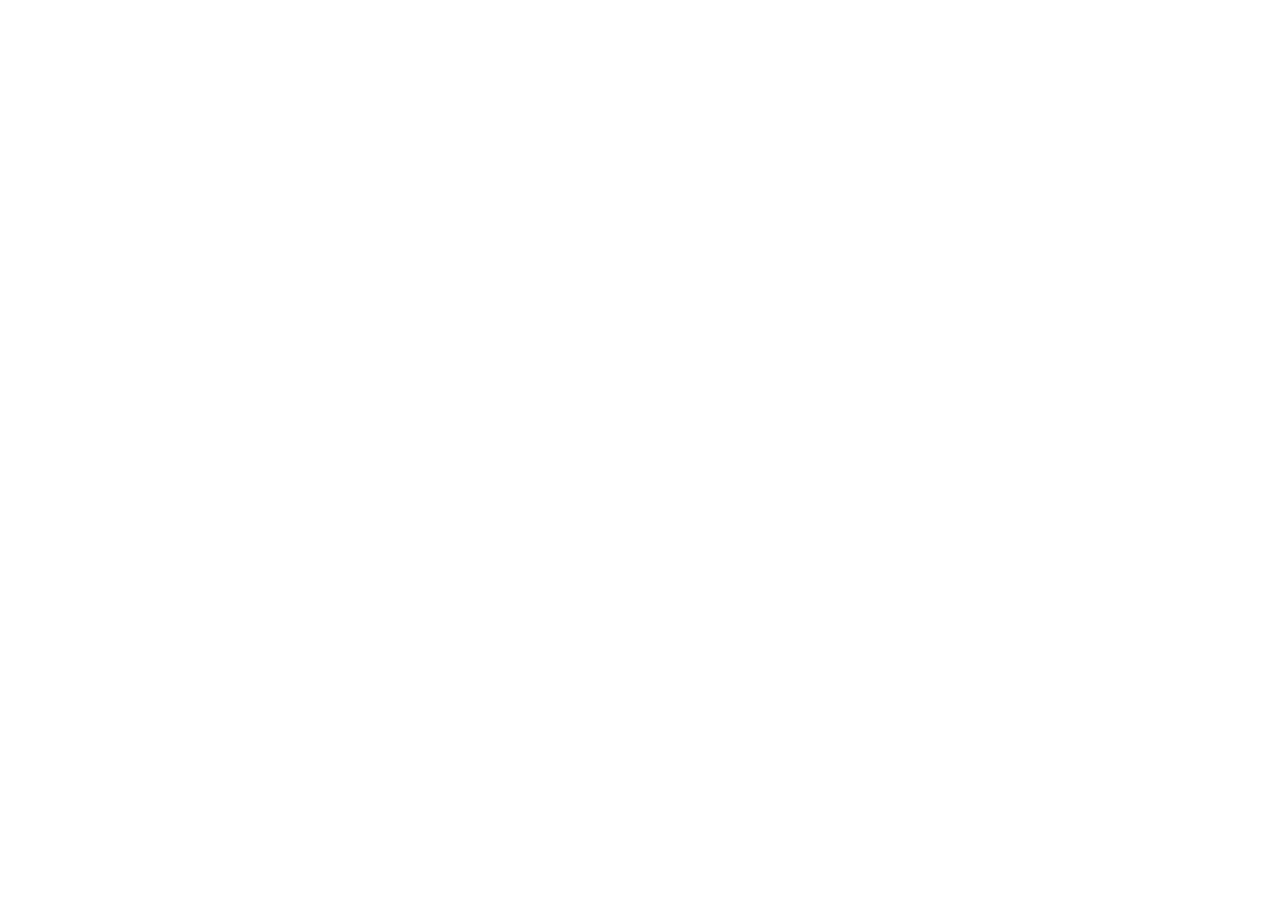
==== commit 8c902ff4: "Add files via upload" ====
--- a/index.html
+++ b/index.html
@@ -4,8 +4,8 @@
     <meta charset="UTF-8" />
     <meta name="viewport" content="width=device-width, initial-scale=1.0" />
     <title>百度营销 擎舵</title>
-    <script type="module" crossorigin src="./assets/index-5_W2YfFP.js"></script>
-    <link rel="stylesheet" crossorigin href="./assets/index-LUmwvgub.css">
+    <script type="module" crossorigin src="./assets/index-BUb71r16.js"></script>
+    <link rel="stylesheet" crossorigin href="./assets/index-hcX-2-5i.css">
   </head>
   <body>
     <div id="root"></div>
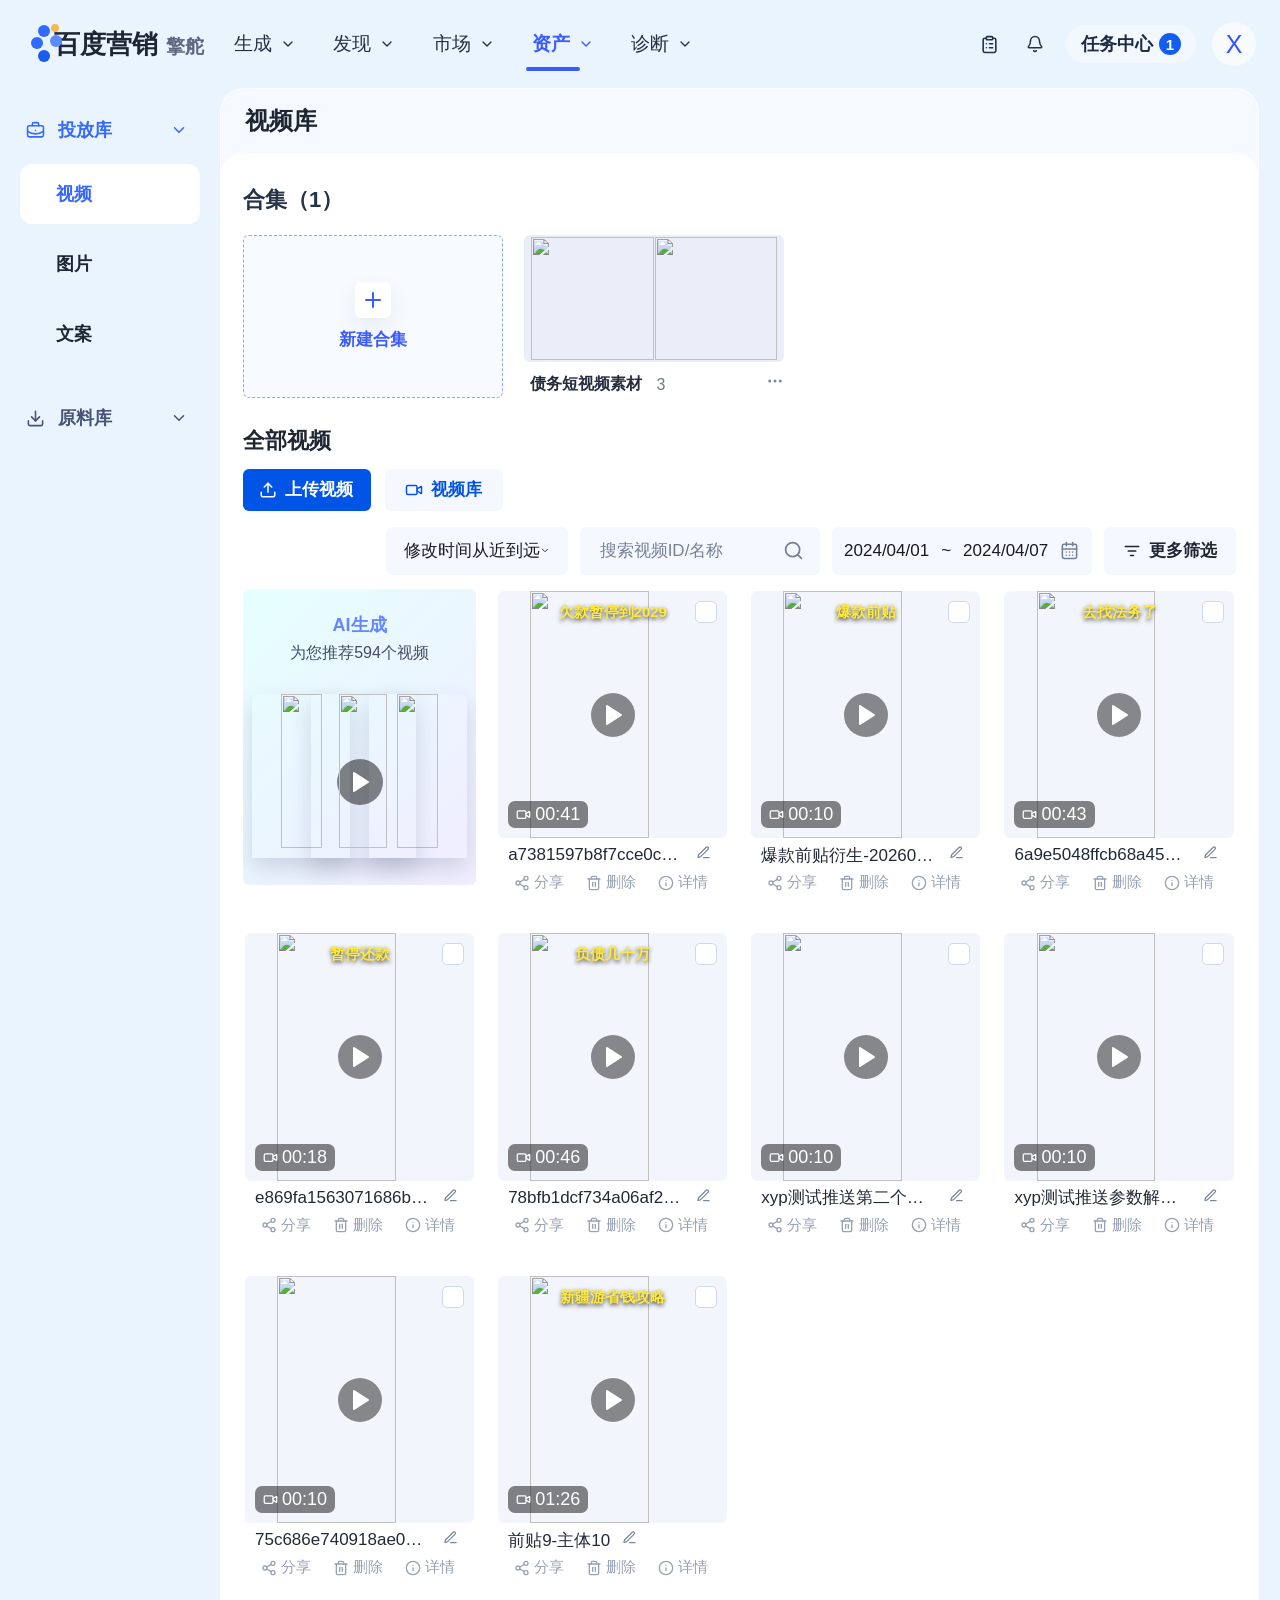
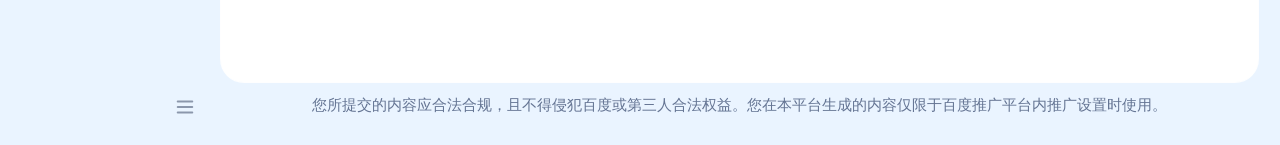
==== commit 5b5e5c69: "更新爆款裂变 2.0 页面" ====
--- a/index.html
+++ b/index.html
@@ -4,8 +4,8 @@
     <meta charset="UTF-8" />
     <meta name="viewport" content="width=device-width, initial-scale=1.0" />
     <title>百度营销 擎舵</title>
-    <script type="module" crossorigin src="./assets/index-BUb71r16.js"></script>
-    <link rel="stylesheet" crossorigin href="./assets/index-hcX-2-5i.css">
+    <script type="module" crossorigin src="./assets/index-CaUm2HZz.js"></script>
+    <link rel="stylesheet" crossorigin href="./assets/index-zPXYeVF6.css">
   </head>
   <body>
     <div id="root"></div>
--- a/assets/index-zPXYeVF6.css
+++ b/assets/index-zPXYeVF6.css
@@ -0,0 +1 @@
+.dh-home{padding-top:44px}.dh-grid{display:grid;grid-template-columns:minmax(420px,2fr) minmax(260px,1fr) minmax(260px,1fr);grid-template-rows:repeat(2,minmax(230px,1fr));gap:24px;max-width:1760px;min-height:540px;margin:0 auto}.dh-card{min-width:0;min-height:0}.dh-card.hero{grid-row:span 2}.dh-card.handheld{grid-column:2}.dh-card-action{position:relative;width:100%;height:100%;overflow:hidden;display:grid;grid-template-rows:minmax(0,1fr) auto;padding:16px;border-radius:24px;background:#fff;box-shadow:0 18px 34px #43689e0f;text-align:left;transition:transform .16s ease,box-shadow .16s ease}button.dh-card-action:hover{transform:translateY(-2px);box-shadow:0 22px 42px #3d5d9324}.dh-card-visual{position:relative;min-height:0;overflow:hidden;border-radius:16px;background:#deefff}.dh-card-copy{padding:18px 2px 2px}.dh-card-copy h2{margin:0;color:#171d29;font-size:24px;line-height:1.2;font-weight:900}.dh-card-copy p{overflow:hidden;margin:8px 0 0;color:#8b95a8;font-size:15px;line-height:1.4;text-overflow:ellipsis;white-space:nowrap}.dh-avatar-visual,.dh-voice-visual,.dh-photo-visual{width:100%;height:100%}.dh-avatar-visual img,.dh-voice-visual img,.dh-photo-visual img{display:block;width:100%;height:100%;object-fit:cover}.dh-new-badge{position:absolute;right:12px;top:12px;z-index:5;padding:5px 8px;border-radius:6px;color:#3158ff;background:#fff;font-size:11px;font-weight:900}.product-presenter{position:relative;overflow:hidden;width:100%;height:100%;min-height:330px;border-radius:14px;background:#f1d5c8}.product-presenter-bg{position:absolute;inset:0;width:100%;height:100%;object-fit:cover}.product-presenter-person{position:absolute;left:50%;bottom:-5%;width:92%;height:86%;transform:translate(-50%);object-fit:contain;object-position:center bottom}.product-presenter-item{position:absolute;left:50%;bottom:14%;width:34%;height:22%;transform:translate(-50%);border:3px solid rgba(255,255,255,.82);border-radius:8px;object-fit:cover;box-shadow:0 10px 20px #4a2a232e}.product-presenter.compact{min-height:100%;border-radius:0}.product-presenter.compact .product-presenter-person{width:86%;height:92%}.product-presenter.compact .product-presenter-item{width:30%;height:28%;bottom:10%}.hpd-page{height:calc(100vh - 110px);min-height:680px;overflow:hidden;padding:12px 24px 48px}.hpd-shell{height:100%;min-height:0;overflow:hidden;display:flex;flex-direction:column;border:1px solid rgba(255,255,255,.8);border-radius:24px;background:#fff;box-shadow:0 20px 44px #42669c0f}.hpd-page-title{height:64px;flex:0 0 64px;display:flex;align-items:center;gap:12px;padding:0 24px;border-bottom:1px solid #eef1f6}.hpd-page-title>button{width:32px;height:32px;display:grid;place-items:center;border-radius:8px;color:#1f2734}.hpd-page-title>button:hover{background:#f4f6fa}.hpd-page-title>span{width:1px;height:18px;background:#dce2eb}.hpd-page-title h1{margin:0;color:#202735;font-size:20px;font-weight:900}.hpd-page-title em{height:24px;display:inline-flex;align-items:center;padding:0 9px;border-radius:999px;color:#4966ff;background:#eef2ff;font-size:12px;font-style:normal;font-weight:800}.hpd-workspace{min-height:0;flex:1;display:grid;grid-template-columns:232px minmax(0,1fr);transition:grid-template-columns .18s ease}.hpd-workspace.history-collapsed{grid-template-columns:44px minmax(0,1fr)}.hpd-history{position:relative;min-width:0;min-height:0;overflow:hidden;padding:16px 12px 44px;border-right:1px solid #eceff4;background:#fbfcfe}.hpd-history.collapsed{padding:16px 6px}.hpd-new-task{width:100%;height:42px;display:flex;align-items:center;justify-content:center;gap:7px;border-radius:8px;color:#3158ff;background:#eaf0ff;font-size:14px;font-weight:800}.hpd-history-divider{height:1px;margin:12px 0;background:#eceff4}.hpd-history-label{margin:0 8px 8px;color:#9aa3b2;font-size:12px}.hpd-history-list{display:grid;gap:6px}.hpd-history-item{position:relative;overflow:hidden;border-radius:8px}.hpd-history-item>button:first-child{width:100%;height:44px;display:grid;grid-template-columns:28px minmax(0,1fr);align-items:center;gap:9px;padding:0 8px;color:#4a5363;text-align:left}.hpd-history-item:hover,.hpd-history-item.active{background:#f0f4ff}.hpd-history-item.active>button:first-child{color:#273144;font-weight:700}.hpd-history-item img{width:28px;height:28px;border-radius:5px;object-fit:cover}.hpd-history-item span{overflow:hidden;font-size:13px;text-overflow:ellipsis;white-space:nowrap}.hpd-history-delete{position:absolute;right:6px;top:10px;width:24px;height:24px;display:none;place-items:center;border-radius:6px;color:#8c96a6;background:#fff}.hpd-history-item:hover .hpd-history-delete{display:grid}.hpd-history-toggle,.hpd-history-expand{position:absolute;right:10px;bottom:12px;width:28px;height:28px;display:grid;place-items:center;border-radius:7px;color:#7f8a9c;background:#f1f4f8}.hpd-history-expand{right:8px;top:16px;bottom:auto}.hpd-agent-content{position:relative;min-width:0;min-height:0;overflow:auto;background:#fff;scroll-behavior:smooth;scroll-padding-bottom:132px}.hpd-setup-stage{min-height:100%;display:flex;flex-direction:column;align-items:center;justify-content:center;padding:46px 48px 92px}.hpd-setup-heading{max-width:780px;margin-bottom:26px;text-align:center}.hpd-setup-heading>span{width:40px;height:40px;display:inline-grid;place-items:center;margin-bottom:12px;border-radius:12px;color:#3158ff;background:#eef2ff}.hpd-setup-heading h2{margin:0;color:#3158ff;font-size:30px;line-height:1.35;font-weight:900}.hpd-setup-heading p{margin:10px 0 0;color:#8d96a5;font-size:14px}.hpd-setup-composer{width:min(830px,100%);padding:14px;border:1.5px solid #5e73ff;border-radius:16px;background:#fff;box-shadow:0 12px 34px #4258a814}.hpd-reference-row{display:flex;gap:10px}.hpd-reference-tile{position:relative;width:104px;height:92px;overflow:hidden;display:flex;flex-direction:column;align-items:center;justify-content:center;gap:7px;padding:8px;border-radius:8px;color:#8d96a5;background:#f5f7fc;font-size:12px}.hpd-reference-tile:first-child{color:#3158ff;background:#eef2ff}.hpd-reference-tile img{width:34px;height:34px;border-radius:6px;object-fit:cover}.hpd-reference-tile span{width:100%;overflow:hidden;text-align:center;text-overflow:ellipsis;white-space:nowrap}.hpd-reference-tile small{font-size:10px;opacity:.7}.hpd-reference-tile i{position:absolute;right:5px;top:5px;display:inline-flex;align-items:center;gap:2px;padding:2px 4px;border-radius:4px;color:#188963;background:#eaf8f2;font-size:9px;font-style:normal}.hpd-setup-composer>textarea{width:100%;min-height:92px;resize:none;padding:14px 4px 8px;border:0;outline:0;color:#303744;font:inherit;font-size:14px;line-height:1.6}.hpd-setup-composer>textarea::placeholder{color:#a2a9b5}.hpd-setup-actions{display:flex;align-items:center;gap:12px}.hpd-duration-switch{height:32px;display:inline-flex;align-items:center;gap:3px;padding:0 5px 0 9px;border-radius:8px;color:#6f7989;background:#f5f7fc}.hpd-duration-switch button{height:24px;padding:0 8px;border-radius:6px;color:#6f7989;font-size:12px}.hpd-duration-switch button.active{color:#3158ff;background:#fff;box-shadow:0 2px 7px #4053901f}.hpd-setup-actions>span{margin-left:auto;color:#9aa3b2;font-size:12px}.hpd-generate-button{height:36px;display:inline-flex;align-items:center;gap:7px;padding:0 16px;border-radius:999px;color:#fff;background:#3158ff;font-size:13px;font-weight:800}.hpd-generate-button:disabled{color:#ffffffe6;background:#c6cdfc;cursor:not-allowed}.hpd-required-tip{margin:10px 0 0;color:#8a93a2;font-size:12px}.hpd-conversation-stage{width:min(930px,calc(100% - 72px));min-height:calc(100% - 110px);margin:0 auto;padding:20px 0 36px}.hpd-task-header{display:flex;align-items:center;gap:10px;min-height:54px;padding-bottom:14px;border-bottom:1px solid #eef1f5}.hpd-task-header>img{width:36px;height:36px;border-radius:7px;object-fit:cover}.hpd-task-header>div{display:grid;gap:4px}.hpd-task-header strong{color:#303642;font-size:14px}.hpd-task-header span{color:#9aa2af;font-size:12px}.hpd-task-header em{margin-left:auto;display:inline-flex;align-items:center;gap:5px;padding:5px 8px;border-radius:6px;color:#188963;background:#ecf8f3;font-size:11px;font-style:normal}.hpd-user-message{max-width:520px;margin:22px 0 18px auto;padding:12px 16px;border-radius:12px 12px 4px;color:#343a45;background:#eff0f1;font-size:14px;line-height:1.65}.hpd-user-message.compact{width:fit-content;margin-top:28px}.hpd-reasoning-block{max-width:780px;padding:8px 0}.hpd-reasoning-title{width:fit-content;display:flex;align-items:center;gap:7px;color:#515a6a;font-size:14px}.hpd-reasoning-title>svg:first-child{color:#5b68ff}.hpd-reasoning-title>svg:last-child{transition:transform .16s ease}.hpd-reasoning-title>svg:last-child.open{transform:rotate(180deg)}.hpd-reasoning-details{display:grid;gap:12px;margin:16px 0 8px 8px;padding-left:18px;border-left:1px solid #e7eaf1}.hpd-reasoning-details section{position:relative;display:grid;gap:5px;color:#7f8998}.hpd-reasoning-details section:before{position:absolute;left:-22px;top:7px;width:7px;height:7px;border-radius:50%;background:#7c8bff;content:""}.hpd-reasoning-details section.active:before{box-shadow:0 0 0 5px #eef1ff;animation:hpd-reasoning-pulse 1.2s ease-in-out infinite}.hpd-reasoning-details h3,.hpd-reasoning-details p{margin:0}.hpd-reasoning-details h3{color:#606a7a;font-size:13px;font-weight:600}.hpd-reasoning-details p{font-size:12px;line-height:1.65}@keyframes hpd-reasoning-pulse{50%{opacity:.45}}.spin{animation:hpd-spin .9s linear infinite}@keyframes hpd-spin{to{transform:rotate(360deg)}}.hpd-agent-message{margin:22px 0;color:#343a45;font-size:14px;line-height:1.65}.hpd-plan-layout{display:grid;grid-template-columns:208px minmax(0,1fr);gap:18px;align-items:start}.hpd-preview-column{display:grid;gap:9px}.hpd-preview-column>span{color:#9aa3b2;font-size:11px;text-align:center}.hpd-video-preview{position:relative;overflow:hidden;width:100%;aspect-ratio:9 / 16;border-radius:13px;background:#dbe5ff}.hpd-video-preview .product-presenter{min-height:100%;border-radius:0}.hpd-result-video{width:100%;height:100%;display:block;object-fit:cover;background:#111}.hpd-preview-loading{position:absolute;inset:0;display:flex;flex-direction:column;align-items:center;justify-content:center;gap:10px;color:#283548;background:linear-gradient(160deg,#cdd4ff,#d7e3ff 48%,#bff4f0);font-size:12px;line-height:1.5;text-align:center}.hpd-preview-loading svg{color:#fff;animation:hpd-spin .9s linear infinite}.hpd-preview-loading span{display:grid;gap:2px}.hpd-preview-loading strong{font-size:inherit}.hpd-video-play{position:absolute;left:50%;top:50%;width:52px;height:52px;display:grid;place-items:center;transform:translate(-50%,-50%);border:3px solid rgba(255,255,255,.72);border-radius:50%;color:#fff;background:#3158ffdb;box-shadow:0 10px 24px #1d326d38}.hpd-preview-open{position:absolute;inset:0;z-index:1;width:100%;cursor:zoom-in}.hpd-plan-table{overflow:hidden;border:1px solid #e4e8ef;border-radius:12px;background:#fff}.hpd-plan-row{min-height:48px;display:grid;grid-template-columns:104px minmax(0,1fr);border-bottom:1px solid #edf0f4}.hpd-plan-row:last-child{border-bottom:0}.hpd-plan-row>strong{display:flex;align-items:center;padding:10px 12px;border-right:1px solid #edf0f4;color:#465064;background:#fafbfc;font-size:12px}.hpd-plan-row>div{display:flex;align-items:center;gap:10px;padding:9px 12px;color:#4b5361;font-size:12px;line-height:1.5}.hpd-plan-row img{width:38px;height:38px;flex:0 0 38px;border-radius:7px;object-fit:cover}.hpd-plan-actions{display:flex;justify-content:flex-start;gap:10px;margin-top:18px}.hpd-plan-actions button{height:38px;display:inline-flex;align-items:center;gap:7px;padding:0 14px;border:1px solid transparent;border-radius:9px;color:#4b5568;background:#f5f7fb;font-size:12px;font-weight:800}.hpd-plan-actions button.primary{border-color:#3158ff;color:#fff;background:#3158ff}.hpd-preview-ready-copy{margin:20px 0 0;color:#343a45;font-size:14px;line-height:1.65}.hpd-revision-turn{margin-top:30px;padding-top:6px;border-top:1px solid #f0f2f6}.hpd-user-revision{display:grid;justify-items:end;margin-top:10px}.hpd-user-revision .hpd-user-message{margin-top:8px}.hpd-user-attachment{width:182px;overflow:hidden;border:1px solid #e4e8ef;border-radius:10px;background:#fff;box-shadow:0 8px 22px #2d3d5f14}.hpd-user-attachment img{width:100%;height:106px;display:block;object-fit:cover}.hpd-user-attachment span{display:block;padding:7px 10px;color:#687287;font-size:11px}.hpd-agent-composer{position:sticky;z-index:8;bottom:14px;width:min(820px,calc(100% - 72px));min-height:88px;margin:8px auto 14px;padding:12px 54px 36px 14px;border:1.5px solid #5d72ff;border-radius:16px;background:#fffffff7;box-shadow:0 14px 34px #384e901a}.hpd-composer-attachment{width:260px;display:grid;grid-template-columns:38px minmax(0,1fr) 24px;align-items:center;gap:9px;margin:0 0 9px;padding:6px;border:1px solid #e5e9f0;border-radius:9px;background:#f8f9fb}.hpd-composer-attachment img{width:38px;height:38px;border-radius:6px;object-fit:cover}.hpd-composer-attachment>div{min-width:0;display:grid;gap:2px}.hpd-composer-attachment span,.hpd-composer-attachment strong{overflow:hidden;text-overflow:ellipsis;white-space:nowrap}.hpd-composer-attachment span{color:#8a94a5;font-size:10px}.hpd-composer-attachment strong{color:#444d5d;font-size:11px}.hpd-composer-attachment>button{width:24px;height:24px;display:grid;place-items:center;border-radius:6px;color:#788296}.hpd-agent-composer textarea{width:100%;min-height:32px;resize:none;border:0;outline:0;color:#343b48;background:transparent;font:inherit;font-size:13px;line-height:1.5}.hpd-agent-composer.disabled{border-color:#b9c2e8}.hpd-composer-add,.hpd-composer-send{position:absolute;bottom:10px;width:30px;height:30px;display:grid;place-items:center;border-radius:8px}.hpd-composer-add{left:12px;color:#657185;background:#f3f5f9}.hpd-composer-menu{position:absolute;z-index:3;left:10px;bottom:48px;width:128px;display:grid;overflow:hidden;padding:5px;border:1px solid #e3e7ee;border-radius:10px;background:#fff;box-shadow:0 14px 34px #28355529}.hpd-composer-menu button{height:36px;display:flex;align-items:center;gap:7px;padding:0 9px;border-radius:7px;color:#4b5566;font-size:12px;text-align:left}.hpd-composer-menu button:hover{color:#3158ff;background:#f2f5ff}.hpd-composer-count{position:absolute;right:50px;bottom:16px;color:#9ba3b1;font-size:11px}.hpd-composer-send{right:12px;color:#fff;background:#6075ff}.hpd-composer-send:disabled{background:#cbd2f7}.hpd-generation-process{width:min(650px,100%);display:grid;grid-template-columns:208px minmax(0,1fr);gap:14px;margin-top:10px}.hpd-generation-visual{min-height:290px;display:flex;flex-direction:column;align-items:center;justify-content:center;gap:9px;padding:20px;border-radius:13px;color:#29364b;background:linear-gradient(155deg,#cdd2ff,#dce6ff 52%,#bff3ef);text-align:center}.hpd-generation-visual>svg{color:#fff}.hpd-generation-visual strong{margin-top:4px;font-size:14px}.hpd-generation-visual span{color:#536176;font-size:12px;line-height:1.65}.hpd-generation-steps{display:grid;align-content:center;gap:0;padding:30px 34px;border:1px solid #e6eaf1;border-radius:13px;background:#f9faff}.hpd-generation-steps>div{position:relative;min-height:54px;display:grid;grid-template-columns:24px 1fr;align-items:start;gap:10px;color:#a0a8b5;font-size:13px}.hpd-generation-steps>div:not(:last-child):after{position:absolute;left:11px;top:23px;height:30px;border-left:1px dashed #ced4df;content:""}.hpd-generation-steps i{width:24px;height:24px;display:grid;place-items:center;border:1px solid #d8dde6;border-radius:50%;background:#fff;font-style:normal}.hpd-generation-steps .active{color:#313a4a;font-weight:700}.hpd-generation-steps .active i{border-color:#6a79ff;color:#6372ff}.hpd-generation-steps .done{color:#667186}.hpd-generation-steps .done i{border-color:#3158ff;color:#fff;background:#3158ff}.hpd-result-card{width:208px;display:grid;gap:10px;margin:10px 0 0}.hpd-result-actions{display:grid;grid-template-columns:1fr 1.35fr;gap:8px}.hpd-result-actions>a,.hpd-result-actions>button{height:40px;display:flex;align-items:center;justify-content:center;gap:7px;padding:0 10px;border:1px solid #dfe4ed;border-radius:9px;color:#596476;background:#fff;font-size:12px;font-weight:800;text-decoration:none}.hpd-result-actions>button{border-color:#3158ff;color:#fff;background:#3158ff}.hpd-complete-message{display:flex;align-items:center;gap:7px;margin-top:18px}.hpd-complete-message svg{color:#238361}.hpd-rating-panel{width:min(650px,100%);display:grid;gap:18px;margin:28px auto 6px;padding:14px 0 0;text-align:center}.hpd-rating-panel>strong{color:#535d6d;font-size:13px}.hpd-rating-options{display:flex;justify-content:center;gap:28px}.hpd-rating-options button{display:grid;justify-items:center;gap:5px;color:#a1a9b6;font-size:11px}.hpd-rating-options button.active{color:#3158ff}.hpd-rating-options button.active span{color:#2f3744;font-weight:700}.hpd-feedback-box{position:relative;min-height:126px;padding:10px 48px 28px 12px;border:1.5px solid transparent;border-radius:13px;background:#fff;background-image:linear-gradient(#fff,#fff),linear-gradient(100deg,#3158ff,#aa68ff);background-origin:border-box;background-clip:padding-box,border-box}.hpd-feedback-box textarea{width:100%;min-height:38px;resize:none;border:0;outline:0;color:#475064;background:transparent;font:inherit;font-size:12px}.hpd-feedback-box>span{position:absolute;right:48px;bottom:12px;color:#a1a9b5;font-size:10px}.hpd-feedback-box>button{position:absolute;right:10px;bottom:9px;width:30px;height:30px;display:grid;place-items:center;border-radius:8px;color:#fff;background:#6075ff}.hpd-feedback-box>button:disabled{background:#ccd3ed}.hpd-preview-dialog{position:fixed;inset:0;z-index:160;display:grid;place-items:center;overflow:hidden;background:#0f131ce6}.hpd-preview-dialog-close{position:absolute;z-index:2;right:24px;top:22px;width:40px;height:40px;display:grid;place-items:center;border-radius:50%;color:#fff;background:#ffffff1f}.hpd-preview-dialog-canvas{width:290px;aspect-ratio:9 / 16;display:grid;place-items:center}.hpd-preview-dialog-transform{width:100%;height:100%;overflow:hidden;border-radius:14px;transform-origin:center;transition:transform .35s ease;box-shadow:0 24px 70px #00000061}.hpd-preview-dialog-transform .product-presenter{width:100%;height:100%;min-height:100%;border-radius:0}.hpd-preview-toolbar{position:absolute;left:50%;bottom:28px;display:flex;gap:4px;transform:translate(-50%);padding:7px;border-radius:10px;background:#1c202ad6;box-shadow:0 12px 32px #0000003d}.hpd-preview-toolbar button{width:38px;height:38px;display:grid;place-items:center;border-radius:7px;color:#fff}.hpd-preview-toolbar button:hover{background:#ffffff1f}.hpd-task-loading{width:min(930px,calc(100% - 72px));min-height:100%;display:grid;align-content:start;gap:16px;margin:0 auto;padding:28px 0}.hpd-task-loading span{height:48px;border-radius:10px;background:linear-gradient(100deg,#f1f3f6 15%,#fafbfc,#f1f3f6 55%);background-size:220% 100%;animation:hpd-skeleton-sweep 1.2s ease-in-out infinite}.hpd-task-loading .short{width:20%;height:32px}.hpd-task-loading .wide{width:68%}.hpd-task-loading .visual{width:54%;height:190px}.hpd-task-loading .lower{margin-top:70px}.hpd-task-loading .medium{width:45%}@keyframes hpd-skeleton-sweep{to{background-position:-120% 0}}.hpd-ended{display:grid;grid-template-columns:1fr auto 1fr;align-items:center;gap:12px;max-width:800px;margin:28px auto 0;color:#a1a9b5;font-size:12px}.hpd-ended span{height:1px;background:#edf0f3}.hpd-ended-note{margin:9px 0 0;color:#a1a9b5;font-size:11px;text-align:center}.hpd-modal-layer,.hpd-drawer-layer{position:fixed;inset:0;z-index:120;display:grid;place-items:center;padding:24px;background:#1a223361}.hpd-product-modal{width:min(680px,calc(100vw - 48px));overflow:hidden;border-radius:18px;background:#fff;box-shadow:0 30px 90px #1c28463d}.hpd-product-modal>header,.hpd-adjust-drawer>header{display:flex;align-items:flex-start;justify-content:space-between;padding:22px 24px;border-bottom:1px solid #edf0f5}.hpd-product-modal header h2,.hpd-adjust-drawer header h2{margin:0;color:#252d3a;font-size:19px}.hpd-product-modal header p,.hpd-adjust-drawer header p{margin:7px 0 0;color:#929baa;font-size:12px}.hpd-product-modal header>button,.hpd-adjust-drawer header>button{width:32px;height:32px;display:grid;place-items:center;border-radius:8px;color:#677184;background:#f3f5f8}.hpd-product-form{display:grid;grid-template-columns:210px minmax(0,1fr);gap:24px;padding:24px}.hpd-product-image-field,.hpd-product-fields label,.hpd-adjust-content label{display:grid;gap:8px}.hpd-product-image-field>span,.hpd-product-fields label>span,.hpd-adjust-content label>span{color:#3c4555;font-size:13px;font-weight:800}.hpd-product-modal em{color:#f04d5e;font-style:normal}.hpd-product-image-field input{display:none}.hpd-product-image-field>div{position:relative;overflow:hidden;height:210px;border-radius:10px;background:#f5f7fa;cursor:pointer}.hpd-product-image-field img{width:100%;height:100%;object-fit:cover}.hpd-product-image-field b{position:absolute;left:50%;bottom:10px;height:30px;display:inline-flex;align-items:center;gap:6px;transform:translate(-50%);padding:0 10px;border-radius:7px;color:#fff;background:#192234ad;font-size:11px;white-space:nowrap}.hpd-product-fields{display:grid;align-content:start;gap:18px}.hpd-product-fields input,.hpd-select-field,.hpd-adjust-content textarea{width:100%;border:1px solid #dfe4ec;border-radius:8px;color:#343c49;background:#fff;font:inherit;font-size:13px}.hpd-product-fields>label>input{height:40px;padding:0 12px}.hpd-select-field{height:40px;display:flex;align-items:center;padding-right:10px}.hpd-select-field input{min-width:0;flex:1;padding:0 12px;border:0;outline:0}.hpd-product-fields>p{margin:0;color:#9aa2af;font-size:11px;line-height:1.6}.hpd-product-modal>footer,.hpd-adjust-drawer>footer{display:flex;justify-content:flex-end;gap:10px;padding:16px 24px;border-top:1px solid #edf0f5;background:#fbfcfd}.hpd-product-modal footer button,.hpd-adjust-drawer footer button{height:38px;padding:0 18px;border:1px solid #dfe4eb;border-radius:8px;color:#566174;background:#fff;font-size:13px;font-weight:800}.hpd-product-modal footer button.primary,.hpd-adjust-drawer footer button.primary{border-color:#3158ff;color:#fff;background:#3158ff}.hpd-product-modal footer button:disabled{border-color:#cdd4ed;background:#cdd4ed}.hpd-confirm-modal{width:390px;padding:28px;border-radius:16px;background:#fff;text-align:center}.hpd-confirm-icon{width:48px;height:48px;display:grid;place-items:center;margin:0 auto 14px;border-radius:50%;color:#e25765;background:#fff0f2}.hpd-confirm-modal h2{margin:0;color:#2b3340;font-size:18px}.hpd-confirm-modal p{margin:10px 0 22px;color:#8e97a5;font-size:13px}.hpd-confirm-modal>div:last-child{display:flex;justify-content:center;gap:10px}.hpd-confirm-modal button{height:36px;padding:0 18px;border-radius:8px;color:#536072;background:#f2f4f7}.hpd-confirm-modal button.danger{color:#fff;background:#e25765}.hpd-drawer-layer{place-items:stretch end;padding:0}.hpd-adjust-drawer{width:min(480px,100vw);height:100%;display:flex;flex-direction:column;background:#fff;box-shadow:-24px 0 70px #1821362e}.hpd-adjust-content{flex:1;overflow:auto;display:grid;align-content:start;gap:24px;padding:24px}.hpd-adjust-content textarea{min-height:120px;resize:vertical;padding:12px;line-height:1.6}.hpd-adjust-options{display:flex;flex-wrap:wrap;gap:8px}.hpd-adjust-options button{height:34px;padding:0 12px;border:1px solid #e0e5ed;border-radius:8px;color:#5d6879;background:#fff;font-size:12px}.hpd-adjust-options button.active{border-color:#3158ff;color:#3158ff;background:#f0f3ff}.hpd-adjust-content>p{display:flex;align-items:flex-start;gap:8px;margin:0;padding:12px;border-radius:8px;color:#6d7690;background:#f5f7fc;font-size:12px;line-height:1.6}.human-create-page{height:calc(100vh - 110px);min-height:680px;min-width:1180px;overflow:auto;padding:0 24px 48px}.human-create-layout{height:100%;min-height:0;display:grid;grid-template-columns:480px minmax(680px,1fr);gap:16px}.hc-create-panel{min-height:0;display:flex;flex-direction:column;overflow:hidden;padding:16px 16px 0;border-radius:20px;background:#ffffff7a}.hc-create-title{height:48px;flex:0 0 48px;display:flex;align-items:center;gap:12px}.hc-create-title>button{width:28px;height:28px;display:grid;place-items:center;color:#222b38}.hc-create-title>span{width:1px;height:18px;background:#dce2eb}.hc-create-title h1{margin:0;color:#252c38;font-size:20px;font-weight:800}.hc-create-title>em{min-width:0;overflow:hidden;margin-left:auto;padding:5px 8px;border-radius:6px;color:#3158ff;background:#3158ff14;font-size:10px;font-style:normal;text-overflow:ellipsis;white-space:nowrap}.hc-mode-tabs{height:48px;flex:0 0 48px;display:grid;grid-template-columns:1fr 1fr;padding:2px;border-radius:8px;background:#dcedff9e}.hc-mode-tabs button{border-radius:7px;color:#252c38;font-size:15px;font-weight:700}.hc-mode-tabs button.active{color:#3158ff;background:#fff;box-shadow:0 2px 8px #435b850d}.hc-form-scroll{min-height:0;flex:1;overflow:auto;display:grid;align-content:start;gap:16px;margin:16px 0;scrollbar-width:thin}.hc-form-card,.hc-agreement{border-radius:12px;background:#fff}.hc-form-card{padding:16px}.hc-form-card-head{width:100%;height:24px;display:flex;align-items:center;justify-content:space-between;color:#252c38;text-align:left}.hc-form-card-head strong{font-size:15px;font-weight:800}.hc-form-card-head svg{color:#8993a3;transform:rotate(-90deg);transition:transform .16s ease}.hc-form-card-head svg.open{transform:rotate(0)}.hc-uploaded-video{min-width:0;display:grid;grid-template-columns:76px minmax(0,1fr) 34px;align-items:center;gap:12px;margin-top:12px;padding:10px;border:1px solid #dfe7ff;border-radius:8px;background:#6ea0f712}.hc-uploaded-thumb{position:relative;overflow:hidden;width:76px;height:58px;border-radius:6px;background:#e8edf5}.hc-uploaded-thumb img,.hc-uploaded-thumb video{width:100%;height:100%;object-fit:cover}.hc-uploaded-thumb>span{position:absolute;left:50%;top:50%;width:25px;height:25px;display:grid;place-items:center;transform:translate(-50%,-50%);border-radius:50%;color:#fff;background:#181f2c9e}.hc-uploaded-copy{min-width:0;display:grid;gap:4px}.hc-uploaded-copy em{display:flex;align-items:center;gap:4px;color:#268966;font-size:11px;font-style:normal}.hc-uploaded-copy strong{overflow:hidden;color:#2a313c;font-size:13px;font-weight:700;text-overflow:ellipsis;white-space:nowrap}.hc-uploaded-copy span{color:#8f98a8;font-size:11px}.hc-replace-video{position:relative;width:32px;height:32px;display:grid;place-items:center;border-radius:6px;color:#4d5c72;cursor:pointer}.hc-replace-video:hover{color:#3158ff;background:#e7edff}.hc-replace-video input,.hc-upload-empty input{display:none}.hc-replace-video span{position:absolute;right:-2px;bottom:-26px;z-index:5;display:none;padding:5px 8px;border-radius:5px;color:#fff;background:#263142;font-size:11px;white-space:nowrap}.hc-replace-video:hover span{display:block}.hc-upload-empty{height:44px;display:flex;align-items:center;justify-content:center;gap:8px;margin-top:10px;border:1px dashed #729cfe;border-radius:6px;color:#3a5bfd;background:#6ea0f712;font-size:14px;cursor:pointer}.hc-ai-model-heading{display:flex;align-items:flex-start;justify-content:space-between;gap:12px}.hc-ai-model-heading>div{display:grid;gap:4px}.hc-ai-model-heading strong{color:#252c38;font-size:15px}.hc-ai-model-heading span{color:#939cab;font-size:11px}.hc-ai-model-heading em{color:#778296;font-size:11px;font-style:normal}.hc-ai-model-grid{display:grid;grid-template-columns:repeat(3,minmax(0,1fr));gap:8px;margin-top:12px}.hc-ai-model-grid>button{position:relative;min-width:0;display:grid;gap:7px;padding:10px 8px;border:1px solid transparent;border-radius:8px;background:#6ea0f712;text-align:center}.hc-ai-model-grid>button.active{border-color:#3158ff;background:#f1f4ff;box-shadow:0 0 0 2px #3158ff14}.hc-ai-model-grid img{width:54px;height:54px;margin:0 auto;border-radius:50%;object-fit:cover;background:#e7edf8}.hc-ai-model-grid>button>div{min-width:0;display:grid;gap:3px}.hc-ai-model-grid strong,.hc-ai-model-grid span{overflow:hidden;text-overflow:ellipsis;white-space:nowrap}.hc-ai-model-grid strong{color:#303744;font-size:12px}.hc-ai-model-grid span{color:#939cac;font-size:9px}.hc-ai-model-grid i{position:absolute;right:6px;top:6px;width:18px;height:18px;display:grid;place-items:center;border-radius:50%;color:#fff;background:#3158ff}.hc-voice-grid{display:grid;grid-template-columns:1fr 1fr;gap:10px;margin-top:12px}.hc-voice-card,.hc-more-voices{position:relative;min-width:0;height:72px;overflow:hidden;border-radius:6px;background:#6ea0f712}.hc-voice-card{display:grid;grid-template-columns:48px minmax(0,1fr);align-items:center;gap:8px;padding:12px 16px;text-align:left}.hc-voice-card img{width:48px;height:48px;border-radius:50%;object-fit:cover}.hc-voice-card strong{overflow:hidden;color:#2a303b;font-size:13px;font-weight:700;text-overflow:ellipsis;white-space:nowrap}.hc-voice-card span{position:absolute;inset:0;display:grid;place-items:center;opacity:0;color:#fff;background:#3158ffe0;font-size:13px;font-weight:700;transition:opacity .14s ease}.hc-voice-card:hover span{opacity:1}.hc-more-voices{display:flex;flex-direction:column;align-items:center;justify-content:center;gap:3px;color:#3158ff;font-size:13px}.hc-more-voices strong{font-weight:500}.hc-selected-voice{display:grid;grid-template-columns:48px minmax(0,1fr) 30px 30px;align-items:center;gap:8px;margin-top:12px;padding:10px 12px;border-radius:6px;background:#6ea0f712}.hc-selected-voice>img{width:48px;height:48px;border-radius:50%}.hc-selected-voice>div{min-width:0;display:grid;gap:4px}.hc-selected-voice span{color:#8d96a5;font-size:11px}.hc-selected-voice strong{overflow:hidden;color:#2b313d;font-size:13px;text-overflow:ellipsis;white-space:nowrap}.hc-selected-voice>button,.hc-delete-video{width:30px;height:30px;display:grid;place-items:center;border-radius:6px;color:#354052}.hc-selected-voice>button:hover,.hc-delete-video:hover:not(:disabled){color:#3158ff;background:#e9eeff}.hc-agreement{min-height:54px;display:flex;align-items:center;gap:7px;padding:12px 16px;color:#8d96a5;font-size:12px}.hc-agreement input{width:17px;height:17px;accent-color:#3158ff}.hc-agreement button{color:#3158ff;font-size:inherit}.hc-create-footer{height:72px;flex:0 0 72px;display:grid;grid-template-columns:1fr auto 140px;align-items:center;gap:16px}.hc-delete-video{background:#fff}.hc-delete-video:disabled{color:#b5bdca}.hc-create-footer>span{color:#222b38;font-size:14px;font-weight:700}.hc-submit{height:44px;display:flex;align-items:center;justify-content:center;gap:7px;border-radius:8px;color:#fff;background:#3158ff;font-size:14px;font-weight:700}.hc-submit:disabled{color:#ffffffbd;background:#cbd6ed}.hc-example-panel{min-width:0;min-height:0;overflow:hidden;display:flex;flex-direction:column;padding:0 24px;border-radius:20px;background:#fff}.hc-example-panel>header{height:62px;flex:0 0 62px;display:flex;align-items:center;justify-content:space-between}.hc-example-panel>header h2{margin:0;color:#252c38;font-size:18px}.hc-example-panel>header button{color:#3158ff;font-size:13px}.hc-example-panel>header>span{color:#919bab;font-size:12px}.hc-example-scroll{min-height:0;flex:1;overflow:auto;scrollbar-width:thin}.hc-ai-preview{min-height:100%;display:grid;grid-template-columns:minmax(300px,.9fr) minmax(320px,1.1fr);align-items:center;gap:44px;padding:48px 7%}.hc-ai-preview-stage{position:relative;min-height:480px;display:flex;flex-direction:column;align-items:center;justify-content:center;gap:18px;overflow:hidden;border-radius:18px;color:#8590a3;background:linear-gradient(155deg,#eef4ff,#dbe8ff 52%,#eef1ff)}.hc-ai-preview-stage:before{position:absolute;inset:18px;border:1px solid rgba(255,255,255,.72);border-radius:14px;content:""}.hc-ai-preview-stage img{position:relative;z-index:1;width:210px;height:280px;border-radius:110px 110px 24px 24px;object-fit:cover;background:#e1e8f5;box-shadow:0 18px 46px #374b7729}.hc-ai-preview-stage>svg,.hc-ai-preview-stage>span{position:relative;z-index:1}.hc-ai-preview-stage>span{padding:7px 12px;border-radius:999px;color:#5c6880;background:#ffffffc2;font-size:12px}.hc-ai-preview-copy{display:grid;align-content:center;gap:14px}.hc-ai-preview-copy>em{width:fit-content;display:inline-flex;align-items:center;gap:7px;padding:6px 10px;border-radius:999px;color:#3158ff;background:#eff2ff;font-size:12px;font-style:normal}.hc-ai-preview-copy h2,.hc-ai-preview-copy p{margin:0}.hc-ai-preview-copy h2{color:#273041;font-size:28px}.hc-ai-preview-copy p{max-width:420px;color:#7e899c;font-size:13px;line-height:1.75}.hc-ai-preview-copy>div{display:flex;align-items:center;gap:10px;margin-top:16px}.hc-ai-preview-copy>div>span{display:flex;align-items:center;gap:6px;color:#606b7e;font-size:12px}.hc-ai-preview-copy b{width:24px;height:24px;display:grid;place-items:center;border-radius:50%;color:#fff;background:#3158ff;font-size:11px}.hc-ai-preview-copy i{width:24px;height:1px;background:#d9deea}.hc-example-video{position:relative;height:387px;display:grid;align-items:start;justify-items:center;overflow:hidden;background:#fff}.hc-example-video:before,.hc-example-video:after{position:absolute;top:48px;bottom:24px;width:24%;border-radius:4px;background:#f5f6f8;content:""}.hc-example-video:before{left:15%}.hc-example-video:after{right:15%}.hc-example-video video{position:relative;z-index:1;width:177px;height:315px;margin-top:48px;object-fit:cover;background:#eef0f4}.hc-shooting-guide{min-height:520px;padding:26px 32px 46px;border-radius:18px 18px 0 0;background:#f3f7ff}.hc-shooting-guide>h2{margin:0 0 24px;color:#232b37;font-size:19px;text-align:center}.hc-shooting-guide nav{display:flex;align-items:center;padding:0 20px;border-radius:999px;background:#fff;box-shadow:0 12px 28px #405d9714}.hc-guide-step-slot{min-width:0;flex:1;display:flex;align-items:center}.hc-shooting-guide nav button{position:relative;min-width:0;flex:1;height:62px;display:flex;align-items:center;justify-content:center;gap:6px;color:#8993a5}.hc-shooting-guide nav button:after{position:absolute;left:50%;bottom:0;width:34px;height:4px;transform:translate(-50%);border-radius:999px;background:transparent;content:""}.hc-shooting-guide nav button.active{color:#232b37}.hc-shooting-guide nav button.active:after{background:#3158ff}.hc-shooting-guide nav button>span{flex:0 0 20px;width:20px;height:20px;display:grid;place-items:center;border-radius:50%;color:#fff;background:#c7d0df;font-size:11px;font-weight:800}.hc-shooting-guide nav button.active>span{background:#3158ff}.hc-shooting-guide nav strong{color:inherit;font-size:13px;text-align:left;white-space:nowrap}.hc-shooting-guide nav em{min-width:0;overflow:hidden;color:#6f798a;font-size:11px;font-style:normal;font-weight:400;text-align:left;text-overflow:ellipsis;white-space:nowrap}.hc-guide-divider{flex:0 0 auto;color:#8c96a7;font-size:13px}.hc-guide-content{padding-top:30px;color:#303744}.hc-guide-content section+section{margin-top:30px}.hc-guide-content h3{margin:0 0 18px;padding-left:10px;border-left:3px solid #3158ff;color:#252d3a;font-size:16px}.hc-guide-content h4{margin:18px 0 8px;color:#303744;font-size:14px}.hc-guide-content p,.hc-guide-content li{color:#454d5a;font-size:12px;line-height:1.75}.hc-guide-content p{margin:0}.hc-guide-content ul{margin:0;padding-left:18px}.hc-guide-images{display:grid;grid-template-columns:1fr 1fr;gap:16px;margin-top:16px}.hc-guide-images img,.hc-guide-wide-images img{width:100%;border-radius:10px;object-fit:cover}.hc-guide-images img{height:230px}.hc-guide-wide-images{display:grid;gap:14px;margin-top:14px}.hc-metrics{display:grid;grid-template-columns:repeat(4,1fr);gap:12px;margin-bottom:16px}.hc-metrics>div{min-width:0;display:grid;gap:7px;padding:16px;border-radius:8px;background:#eaf0ff}.hc-metrics span{color:#343c49;font-size:12px}.hc-metrics strong{color:#3158ff;font-size:18px;white-space:nowrap}.hc-export-note{display:flex;align-items:flex-start;gap:12px;margin-top:24px;padding:18px;border-radius:10px;color:#238361;background:#eaf8f2}.hc-export-note>div{display:grid;gap:5px}.hc-export-note strong{color:#2a3640;font-size:13px}.hc-export-note span{color:#657074;font-size:12px}.hc-protocol-modal{width:min(520px,calc(100vw - 48px));overflow:hidden;border-radius:16px;background:#fff;box-shadow:0 30px 80px #1c28463d}.hc-protocol-modal>header{display:flex;align-items:center;justify-content:space-between;padding:20px 22px;border-bottom:1px solid #edf0f4}.hc-protocol-modal h2{margin:0;color:#27303d;font-size:18px}.hc-protocol-modal header button{width:30px;height:30px;display:grid;place-items:center;border-radius:7px;color:#697487;background:#f3f5f8}.hc-protocol-modal>div{padding:22px;color:#5c6675;font-size:13px;line-height:1.8}.hc-protocol-modal>div p{margin:0 0 12px}.hc-protocol-modal>footer{display:flex;justify-content:flex-end;padding:14px 22px 20px}.hc-protocol-modal footer button{height:38px;padding:0 18px;border-radius:8px;color:#fff;background:#3158ff;font-size:13px;font-weight:700}.hpd-page button:focus-visible,.hpd-modal-layer button:focus-visible,.hpd-drawer-layer button:focus-visible,.dh-home button:focus-visible,.human-create-page button:focus-visible{outline:2px solid #3158ff;outline-offset:2px}@media(max-width:1220px){.dh-grid{grid-template-columns:minmax(360px,1.7fr) minmax(240px,1fr) minmax(240px,1fr);gap:18px}.hpd-workspace{grid-template-columns:206px minmax(0,1fr)}.hpd-conversation-stage{width:calc(100% - 48px)}.hpd-plan-layout{grid-template-columns:188px minmax(0,1fr)}}@media(max-width:980px){.dh-grid{grid-template-columns:1fr 1fr;grid-template-rows:repeat(2,280px)}.dh-card.hero{grid-row:auto}.dh-card.handheld{grid-column:auto}.hpd-history{display:none}.hpd-workspace,.hpd-workspace.history-collapsed{grid-template-columns:1fr}.hpd-plan-layout{grid-template-columns:170px minmax(0,1fr)}}*{box-sizing:border-box}:root{--app-min: 1080px;--app-max: 1920px;--sidebar-width: clamp(220px, 15.625vw, 300px);--page-gutter: clamp(16px, 1.67vw, 32px);--asset-card-min: clamp(220px, 14.6vw, 280px);--asset-gap-x: clamp(20px, 1.56vw, 30px);--asset-gap-y: clamp(22px, 1.46vw, 28px);--one-ai-text: rgba(13, 15, 18, .95);--one-ai-text-secondary: rgba(13, 15, 18, .6);--one-ai-primary: #0054e6;--one-ai-primary-hover: #0047c7;--one-ai-info: #3a5bfd;--one-ai-danger: #f53f3f;--one-ai-danger-hover: #d93636;--one-ai-fill: rgba(109, 159, 247, .07);--one-ai-fill-normal: #ebedf5;--one-ai-border: #e6e9f2;--one-ai-radius: 4px;--one-ai-toast-radius: 10px;--one-ai-shadow: 0 1px 8px rgba(0, 0, 0, .06), 0 7px 14px 2px rgba(0, 0, 0, .05), 0 8px 16px 4px rgba(0, 0, 0, .04);--one-ai-toast-shadow: 0 1px 8px rgba(0, 71, 194, .05), 0 7px 14px 2px rgba(0, 71, 194, .07), 0 8px 16px 4px rgba(0, 71, 194, .08)}body{margin:0;min-width:var(--app-min);font-family:-apple-system,BlinkMacSystemFont,Segoe UI,PingFang SC,Microsoft YaHei,sans-serif;color:#1f2633;background:#eaf4ff}button,input{font:inherit}button{border:0;background:transparent;cursor:pointer;color:inherit}.app-shell{min-height:100vh;max-width:var(--app-max);margin:0 auto;background:#eaf4ff}.top-nav{height:clamp(88px,5.83vw,112px);display:flex;align-items:center;padding:0 clamp(24px,2.19vw,42px);gap:clamp(24px,3.02vw,58px)}.brand{width:clamp(180px,11.15vw,214px);display:flex;align-items:center;gap:12px}.brand-mark{position:relative;width:42px;height:42px}.brand-mark span{position:absolute;display:block;width:12px;height:12px;border-radius:50%}.brand-mark span:nth-child(1){left:14px;top:2px;background:#2f6bff}.brand-mark span:nth-child(2){left:26px;top:12px;background:#5a8cff}.brand-mark span:nth-child(3){left:7px;top:14px;background:#2f6bff}.brand-mark span:nth-child(4){left:14px;top:27px;background:#1a5cf0}.brand-mark span:nth-child(5){left:27px;top:1px;width:8px;height:8px;background:#f6b84f}.brand-text{display:flex;align-items:baseline;gap:8px;white-space:nowrap}.brand-text strong{font-size:26px;letter-spacing:0}.brand-text span{color:#5d6680;font-size:19px;font-weight:600}.primary-tabs{display:flex;height:100%;align-items:center;gap:clamp(22px,1.98vw,38px);flex:1}.primary-tabs button,.generation-nav-menu>button{position:relative;display:inline-flex;align-items:center;gap:8px;height:54px;color:#273042;font-size:19px;font-weight:500}.primary-tabs button.active,.primary-tabs .generation-nav-menu>button.active{color:var(--one-ai-info);font-weight:700}.primary-tabs button.active:after,.primary-tabs .generation-nav-menu>button.active:after{content:"";position:absolute;left:0;right:20px;bottom:0;height:4px;border-radius:999px;background:var(--one-ai-info)}.primary-tabs .generation-nav-menu:hover>button,.primary-tabs .generation-nav-menu:focus-within>button,.primary-tabs .generation-nav-menu.open>button{color:var(--one-ai-info);font-weight:700}.top-actions{display:flex;align-items:center;gap:16px}.icon-button{width:30px;height:30px;display:inline-grid;place-items:center;color:#22304a}.task-center{height:38px;display:inline-flex;align-items:center;gap:6px;padding:0 15px;color:#1f2b43;border-radius:999px;background:#f3f8ff;font-size:18px;font-weight:700}.task-center span{width:22px;height:22px;display:inline-grid;place-items:center;color:#fff;background:#145df2;border-radius:50%;font-size:15px}.close-app{width:44px;height:44px;display:inline-grid;place-items:center;border-radius:50%;color:#3154ff;background:#f7fbff;font-size:25px;font-weight:500}.workspace{display:grid;grid-template-columns:var(--sidebar-width) minmax(0,1fr);min-height:calc(100vh - clamp(88px,5.83vw,112px))}.sidebar{position:relative;padding:18px clamp(20px,1.67vw,32px) 42px}.side-group{margin-bottom:30px}.side-group-title{width:100%;height:48px;display:grid;grid-template-columns:24px 1fr 24px;align-items:center;gap:8px;color:#3569ff;font-size:18px;font-weight:700}.side-group-title.muted{color:#465575}button.side-group-title{text-align:left}.side-item{width:100%;height:60px;display:flex;align-items:center;gap:14px;margin-top:10px;padding:0 clamp(28px,2.81vw,54px);border-radius:12px;color:#1f2633;font-size:18px;font-weight:700}.side-item svg{display:none}.side-item.active{color:#3467ff;background:#fff}.sidebar-collapse{position:absolute;right:18px;bottom:22px;color:#8b97ac}.content{min-width:0;padding:0 var(--page-gutter) 18px 0}.page-panel{min-height:calc(100vh - 154px);overflow:visible;border:1px solid rgba(255,255,255,.85);border-radius:24px;background:#f8fcffc2}.page-title-row{height:clamp(64px,3.96vw,76px);display:flex;align-items:center;padding:0 clamp(24px,1.77vw,34px)}.page-title-row h1{margin:0;font-size:24px;line-height:1;font-weight:800}.library-surface{position:relative;min-height:650px;margin:0;padding:clamp(24px,1.67vw,32px) clamp(22px,1.56vw,30px) 88px;border-radius:22px;background:#fff}.toolbar{margin-bottom:18px}.toolbar-top{display:flex;align-items:center;flex-wrap:wrap;gap:14px}.primary-button{height:clamp(42px,2.5vw,48px);display:inline-flex;align-items:center;gap:8px;min-width:clamp(128px,7.71vw,148px);padding:0 clamp(16px,1.15vw,22px);border-radius:6px;color:#fff;background:var(--one-ai-primary);font-size:17px;font-weight:600;white-space:nowrap;box-shadow:none}.primary-button.small{height:44px;min-width:112px;justify-content:center;padding:0 18px}.library-button{height:clamp(42px,2.5vw,48px);display:inline-flex;align-items:center;gap:8px;min-width:118px;padding:0 20px;border-radius:6px;color:var(--one-ai-primary);background:var(--one-ai-fill);font-size:17px;font-weight:600;white-space:nowrap}.toolbar-spacer{flex:1;min-width:12px}.sort-select{position:relative;z-index:20}.sort-select>button,.search-box,.date-range{height:48px;display:inline-flex;align-items:center;border-radius:6px;background:var(--one-ai-fill);color:var(--one-ai-text);font-size:17px}.sort-select>button{width:clamp(182px,11.46vw,220px);justify-content:space-between;padding:0 18px;white-space:nowrap}.sort-menu{position:absolute;left:0;top:calc(100% + 6px);width:220px;padding:6px;border:1px solid var(--one-ai-border);border-radius:var(--one-ai-radius);background:#fff;box-shadow:var(--one-ai-shadow)}.sort-menu button{width:100%;height:36px;padding:0 12px;text-align:left;border-radius:var(--one-ai-radius);color:var(--one-ai-text);font-size:15px}.sort-menu button.selected,.sort-menu button:hover{color:var(--one-ai-info);background:var(--one-ai-fill)}.search-box{width:clamp(240px,17.19vw,330px);justify-content:space-between;padding:0 16px 0 18px}.search-box input{width:100%;border:0;outline:0;color:#25304a;background:transparent;font-size:17px}.search-box input::placeholder{color:#768197}.search-box svg,.date-range svg{color:#748097;flex:0 0 auto}.date-range{gap:12px;width:clamp(260px,17.71vw,340px);justify-content:center;padding:0 16px;white-space:nowrap}.public-switch{height:48px;display:inline-flex;align-items:center;gap:8px;padding:0 16px;border-radius:6px;color:#3b465c;background:var(--one-ai-fill);font-size:16px;font-weight:500;white-space:nowrap}.public-switch>span{position:relative;width:40px;height:24px;border-radius:999px;background:#b8c1d2;transition:background .16s ease}.public-switch>span:after{content:"";position:absolute;left:3px;top:3px;width:18px;height:18px;border-radius:50%;background:#fff;transition:transform .16s ease}.public-switch.active>span{background:var(--one-ai-info)}.public-switch.active>span:after{transform:translate(16px)}.public-switch svg{color:#98a3b7}.more-filter-wrap{position:relative;z-index:26}.more-filter-button{height:48px;display:inline-flex;align-items:center;gap:8px;padding:0 18px;border:1px solid transparent;border-radius:6px;color:#1f2633;background:var(--one-ai-fill);font-size:17px;font-weight:600;white-space:nowrap}.more-filter-button.active,.more-filter-button:hover{color:var(--one-ai-info);border-color:var(--one-ai-info);background:#fff}.more-filter-panel{position:absolute;right:0;top:calc(100% + 8px);width:min(820px,calc(100vw - var(--sidebar-width) - 120px));padding:20px 24px;border:1px solid var(--one-ai-border);border-radius:6px;background:#fff;box-shadow:0 18px 36px #29447624}.more-filter-row{display:flex;align-items:center;flex-wrap:wrap;gap:14px 26px;min-height:40px}.more-filter-row+.more-filter-row{margin-top:8px}.more-filter-row.indent{padding-left:112px}.more-filter-row button{height:34px;padding:0 12px;border-radius:6px;color:var(--one-ai-text);font-size:16px;font-weight:500;white-space:nowrap}.more-filter-row button.active{color:var(--one-ai-info);background:var(--one-ai-fill);font-weight:700}.video-list-header{margin:clamp(30px,2.4vw,46px) 0 14px}.video-title-toolbar{display:grid;gap:14px}.video-title-actions{display:flex;align-items:center;gap:14px;min-width:max-content}.video-control-row{display:flex;align-items:center;justify-content:space-between;gap:16px;flex-wrap:wrap}.video-list-header h2{margin:0;color:#1f2633;font-size:22px;line-height:1.2;font-weight:800}.video-filter-actions{position:relative;display:flex;align-items:center;justify-content:flex-end;gap:12px;flex:1 1 720px;min-width:0}.campaign-image-header{margin-top:clamp(26px,2vw,38px)}.image-title-row{display:flex;align-items:center;justify-content:space-between;gap:16px}.image-source-tabs{display:inline-flex;align-items:center;padding:4px;border-radius:8px;background:#f2f5fb}.image-source-tabs button{height:34px;padding:0 18px;border-radius:6px;color:#2d3546;font-size:15px;font-weight:600;white-space:nowrap}.image-source-tabs button.active{color:var(--one-ai-info);background:#fff;box-shadow:0 6px 14px #29447614}.filter-row{display:flex;align-items:center}.filter-chips{display:flex;flex-wrap:wrap;gap:12px}.chip{height:32px;padding:0 16px;border-radius:6px;color:var(--one-ai-text);font-size:16px;font-weight:500}.chip.active{color:var(--one-ai-info);background:var(--one-ai-fill);font-weight:700}.filter-extra{display:grid;gap:12px;margin-top:12px}.filter-extra.compact{display:flex;align-items:center;gap:12px;margin-top:12px}.filter-dropdown{position:relative;z-index:18}.filter-dropdown-trigger{width:180px;height:36px;display:inline-flex;align-items:center;justify-content:space-between;gap:8px;padding:0 12px 0 14px;border-radius:6px;color:var(--one-ai-text);background:var(--one-ai-fill);font-size:15px;font-weight:500}.filter-dropdown-trigger.open,.filter-dropdown-trigger:hover{color:var(--one-ai-info);background:#eef4ff}.filter-dropdown-trigger svg{flex:0 0 auto;color:#768197}.filter-dropdown-trigger.open svg{color:var(--one-ai-info);transform:rotate(180deg)}.filter-dropdown-trigger span{min-width:0;overflow:hidden;text-overflow:ellipsis;white-space:nowrap}.filter-dropdown-menu{position:absolute;left:0;top:calc(100% + 6px);width:200px;max-height:236px;overflow:auto;padding:6px;border:1px solid var(--one-ai-border);border-radius:var(--one-ai-radius);background:#fff;box-shadow:var(--one-ai-shadow)}.filter-dropdown-menu button{width:100%;height:34px;padding:0 10px;border-radius:var(--one-ai-radius);color:var(--one-ai-text);font-size:14px;text-align:left}.filter-dropdown-menu button:hover,.filter-dropdown-menu button.selected{color:var(--one-ai-info);background:var(--one-ai-fill)}.folder-section{margin:6px 0 8px}.section-heading{display:inline-flex;align-items:center;gap:8px;height:34px;color:#263246;font-size:22px;font-weight:800}.section-heading svg{color:var(--one-ai-info)}.folder-row-wrap{position:relative;margin-top:18px}.folder-grid{display:flex;gap:clamp(18px,1.67vw,32px);overflow-x:auto;overflow-y:visible;scroll-behavior:smooth;scrollbar-width:none;padding-right:48px}.folder-grid::-webkit-scrollbar{display:none}.new-folder-card,.folder-card{position:relative;width:clamp(260px,16.8vw,300px);flex:0 0 clamp(260px,16.8vw,300px);border-radius:6px}.folder-scroll-prev,.folder-scroll-next{position:absolute;top:clamp(48px,4.6vw,68px);z-index:6;width:32px;height:32px;display:grid;place-items:center;border-radius:50%;color:#5d6a82;background:#fff;box-shadow:0 10px 24px #2b406829}.folder-scroll-prev{left:4px}.folder-scroll-next{right:4px}.folder-scroll-prev:hover,.folder-scroll-next:hover{color:var(--one-ai-info);box-shadow:0 12px 28px #2b406833}.new-folder-card{display:grid;place-content:center;justify-items:center;gap:10px;min-height:clamp(118px,9.9vw,152px);color:var(--one-ai-info);font-size:17px;font-weight:600;border:1px dashed #8ca7ff;background:#f7faff}.new-folder-card.disabled{cursor:not-allowed;color:#a4aec0;border-color:#d9e1f0;background:#f3f6fb}.new-folder-card.disabled .plus-box{color:#a4aec0}.create-limit-tooltip-wrap{position:relative;display:block;width:clamp(260px,16.8vw,300px);min-height:clamp(118px,9.9vw,152px);flex:0 0 clamp(260px,16.8vw,300px);z-index:8}.create-limit-tooltip-wrap .new-folder-card{width:100%;height:100%;min-height:inherit}.create-limit-tooltip-wrap:hover .text-tooltip-bubble,.create-limit-tooltip-wrap:focus-within .text-tooltip-bubble{opacity:1;transform:translate(-50%)}.limit-tooltip-bubble{bottom:calc(50% + 30px);width:max-content;max-width:280px;color:#fff;background:#1f2633;box-shadow:0 8px 20px #1523402e}.limit-tooltip-bubble:after{background:#1f2633}.plus-box{width:36px;height:36px;display:inline-grid;place-items:center;color:var(--one-ai-info);border-radius:6px;background:#fff;box-shadow:0 8px 20px #29447614}.folder-card{min-height:clamp(154px,12vw,196px);background:transparent}.folder-card:hover{box-shadow:none}.folder-card:hover .folder-preview{border-color:var(--one-ai-info);box-shadow:0 12px 26px #3a5bfd1a}.folder-preview{width:100%;height:clamp(118px,9.9vw,152px);overflow:hidden;border-radius:6px;border:1px solid transparent;background:#e9eef8;transition:border-color .16s ease,box-shadow .16s ease}.folder-collage{display:grid;width:100%;height:100%;gap:1px}.folder-collage.count-1{grid-template-columns:1fr}.folder-collage.count-2{grid-template-columns:repeat(2,1fr)}.folder-collage.count-3{grid-template-columns:1.08fr 1fr;grid-template-rows:repeat(2,1fr)}.folder-collage.count-3 img:first-child{grid-row:1 / span 2}.folder-collage img{width:100%;height:100%;object-fit:cover}.folder-empty-preview{width:100%;height:100%;display:grid;place-items:center;color:var(--one-ai-info);background:linear-gradient(135deg,#edf4ff,#f7f9ff)}.folder-meta{display:flex;align-items:center;gap:8px;min-width:0;height:34px;padding:8px 30px 0 0;font-size:16px}.folder-name{width:100%;overflow:hidden;color:#252d3d;font-weight:700;text-overflow:ellipsis;white-space:nowrap;text-align:left}.folder-meta>span{color:#6c7589;flex:0 0 auto}.text-tooltip-wrap{position:relative;display:inline-flex;min-width:0}.folder-name-tooltip{max-width:calc(100% - 42px);flex:1 1 auto}.text-tooltip-bubble{position:absolute;left:50%;bottom:calc(100% + 8px);z-index:120;max-width:420px;padding:7px 10px;border-radius:6px;color:#1f2633;background:#fff;box-shadow:0 4px 16px #15234024;font-size:14px;font-weight:500;line-height:1.35;white-space:normal;word-break:break-all;opacity:0;pointer-events:none;transform:translate(-50%,4px);transition:opacity .12s ease,transform .12s ease}.text-tooltip-bubble:after{content:"";position:absolute;left:50%;top:100%;width:8px;height:8px;background:#fff;box-shadow:2px 2px 4px #1523400a;transform:translate(-50%,-4px) rotate(45deg)}.text-tooltip-wrap:hover .text-tooltip-bubble,.text-tooltip-wrap:focus-within .text-tooltip-bubble{opacity:1;transform:translate(-50%)}.folder-menu-wrap{position:absolute;right:0;bottom:4px}.folder-more{width:24px;height:24px;display:inline-grid;place-items:center;border-radius:6px;color:#7c879b;background:#ffffffe0}.folder-menu{position:fixed;width:128px;z-index:80;padding:6px;border:1px solid var(--one-ai-border);border-radius:var(--one-ai-radius);color:var(--one-ai-text);background:#fff;box-shadow:var(--one-ai-shadow)}.folder-menu button{width:100%;height:34px;padding:0 10px;text-align:left;border-radius:5px;color:var(--one-ai-text);font-size:14px}.folder-menu button:hover{background:var(--one-ai-fill)}.breadcrumb-row{display:flex;align-items:center;flex-wrap:wrap;gap:6px;height:42px;margin:14px 0 8px;color:#1f2937;font-size:15px;font-weight:600}.breadcrumb-segment{display:inline-flex;align-items:center;gap:6px;min-width:0}.breadcrumb-separator{color:#8b97aa;flex:0 0 auto}.breadcrumb-link{max-width:180px;overflow:hidden;color:#1f2937;font-weight:600;text-overflow:ellipsis;white-space:nowrap}.breadcrumb-link:hover{color:var(--one-ai-info)}.breadcrumb-current{max-width:220px;overflow:hidden;color:#111827;font-weight:700;text-overflow:ellipsis;white-space:nowrap}.asset-grid-section{margin-top:12px}.asset-grid{display:grid;grid-template-columns:repeat(auto-fill,minmax(min(100%,var(--asset-card-min)),1fr));align-items:start;gap:var(--asset-gap-y) var(--asset-gap-x)}.recommend-card,.asset-card{position:relative;min-width:0}.recommend-card{aspect-ratio:1 / 1.27;height:auto;min-height:236px;overflow:hidden;padding-top:24px;border-radius:6px;background:linear-gradient(135deg,#e5ffff,#f1edff);text-align:center}.recommend-title{color:#6486ff;font-size:18px;font-weight:800}.recommend-card p{margin:6px 0 20px;color:#424d65;font-size:16px}.recommend-stack{position:relative;height:64%}.recommend-stack img{position:absolute;bottom:0;width:42%;height:94%;object-fit:cover;border-radius:6px 6px 0 0;box-shadow:0 10px 22px #1e2c4a29}.recommend-stack img:nth-child(1){left:4%}.recommend-stack img:nth-child(2){left:29%;z-index:2;width:45%}.recommend-stack img:nth-child(3){right:4%}.play-circle{position:absolute;left:50%;bottom:27%;width:clamp(46px,3.02vw,58px);height:clamp(46px,3.02vw,58px);display:grid;place-items:center;transform:translate(-50%);color:#fff;border-radius:50%;background:#0000007a}.asset-card{padding:0 0 14px;border:2px solid transparent;border-radius:8px;background:#fff;transition:border-color .16s ease,box-shadow .16s ease}.asset-card.selected{border-color:var(--one-ai-info);box-shadow:0 18px 36px #3a5bfd21}.asset-card:hover{border-color:var(--one-ai-info);box-shadow:0 16px 34px #3758a01a}.asset-select{position:absolute;right:10px;top:10px;z-index:5;width:22px;height:22px;display:grid;place-items:center;border:1px solid #cfd8e8;border-radius:5px;color:transparent;background:#fff;transition:border-color .15s ease,background .15s ease,color .15s ease}.asset-select.selected{color:#fff;border-color:var(--one-ai-info);background:var(--one-ai-info)}.thumb-wrap{position:relative;aspect-ratio:1 / 1.08;height:auto;min-height:196px;overflow:hidden;display:flex;justify-content:center;border-radius:6px;background:#f2f5fb}.thumb-wrap img{width:72%;height:100%;object-fit:cover}.image-thumb-wrap{position:relative;aspect-ratio:1 / .86;min-height:172px;overflow:hidden;display:flex;align-items:center;justify-content:center;border-radius:6px;background:#f2f5fb}.image-thumb-wrap img{width:100%;height:58%;object-fit:cover}.image-asset-card{padding-bottom:13px}.thumb-overlay{position:absolute;left:50%;top:12px;width:64%;transform:translate(-50%);color:#ffea39;font-size:15px;font-weight:900;line-height:1.15;text-align:center;text-shadow:0 2px 4px rgba(0,0,0,.72)}.asset-play{position:absolute;left:50%;top:50%;width:clamp(44px,2.81vw,54px);height:clamp(44px,2.81vw,54px);display:grid;place-items:center;transform:translate(-50%,-50%);color:#fff;border-radius:50%;background:#00000073}.duration{position:absolute;left:10px;bottom:10px;display:inline-flex;align-items:center;gap:4px;height:27px;padding:0 8px;color:#fff;border-radius:7px;background:#0000007a;font-size:18px;font-weight:500}.asset-name-row{display:flex;align-items:center;gap:6px;min-width:0;height:34px;padding:0 10px;color:#222936;font-size:17px}.asset-name-row span{overflow:hidden;text-overflow:ellipsis;white-space:nowrap}.asset-name-row button{color:#7b8799;flex:0 0 auto}.asset-actions{display:flex;align-items:center;gap:10px;padding:0 10px}.asset-actions button{display:inline-flex;align-items:center;gap:4px;color:#98a2b5;font-size:15px;font-weight:500;white-space:nowrap}.asset-actions button:hover{color:var(--one-ai-info)}.video-library-overlay{position:fixed;inset:0;z-index:90;display:flex;justify-content:flex-end;background:#00000094}.video-library-drawer{width:clamp(780px,72vw,1220px);height:100vh;display:grid;grid-template-rows:clamp(74px,4.79vw,92px) 1fr 84px;background:#f6f8fe;box-shadow:-18px 0 42px #121f382e;animation:drawer-slide-in .22s ease-out}@keyframes drawer-slide-in{0%{transform:translate(32px);opacity:.72}to{transform:translate(0);opacity:1}}.video-library-header{display:flex;align-items:center;justify-content:space-between;padding:0 clamp(24px,1.77vw,34px);border-bottom:1px solid #edf1f7;background:#fff}.video-library-header div{display:flex;align-items:baseline;gap:12px}.video-library-header strong{color:#151b29;font-size:24px;font-weight:800}.video-library-header span{color:#68738a;font-size:16px}.video-library-header span button{color:var(--one-ai-info);font-weight:700}.video-library-close{width:34px;height:34px;display:grid;place-items:center;color:#6f7a8e}.video-library-body{min-height:0;display:grid;grid-template-columns:minmax(0,1fr) clamp(260px,18.75vw,360px);margin:clamp(18px,1.35vw,26px) clamp(18px,1.46vw,28px) 0;overflow:hidden;border-radius:18px;background:#fff}.video-library-main{min-width:0;overflow:auto;padding:clamp(22px,1.56vw,30px) clamp(18px,1.35vw,26px) 34px;border-right:1px solid #e8edf6}.video-library-tabs{display:flex;align-items:center;flex-wrap:wrap;gap:12px clamp(20px,1.98vw,38px);margin-bottom:24px}.video-library-tabs button{position:relative;height:34px;color:#1f2633;font-size:17px;font-weight:500}.video-library-tabs button.active{color:var(--one-ai-info);font-weight:700}.video-library-tabs button.active:after{content:"";position:absolute;left:0;right:0;bottom:-5px;height:3px;border-radius:999px;background:var(--one-ai-info)}.video-library-actions,.video-library-filters{display:flex;align-items:center;flex-wrap:wrap;gap:12px;margin-bottom:16px}.video-library-filters label,.video-library-filters .filter-dropdown-trigger{height:44px;display:inline-flex;align-items:center;border-radius:6px;background:var(--one-ai-fill);color:var(--one-ai-text);font-size:15px}.video-library-filters label{width:clamp(128px,7.81vw,150px);justify-content:space-between;padding:0 12px}.video-library-filters input{width:100%;min-width:0;border:0;outline:none;background:transparent;color:var(--one-ai-text)}.video-library-filters input::placeholder{color:#8a95aa}.video-library-filters .filter-dropdown-trigger{width:clamp(132px,7.81vw,150px);justify-content:space-between;padding:0 14px}.video-library-filters .filter-dropdown-menu{width:172px;padding:0;border-radius:0 0 10px 10px}.video-library-filters .filter-dropdown-menu button{height:46px;padding:0 18px;border-radius:0;font-size:16px}.video-library-filters .more-filter-button{height:44px;padding:0 14px;font-size:15px}.library-more-filter-wrap{z-index:34}.library-more-filter-panel{right:-18px;width:min(460px,36vw);padding:14px 16px}.library-more-filter-panel .more-filter-row{gap:10px 16px}.campaign-image-filter-panel{width:min(760px,calc(100vw - var(--sidebar-width) - 180px))}.library-collection-dropdown{z-index:35}.library-collection-dropdown .filter-dropdown-trigger .placeholder{color:#7d8799}.library-collection-menu{position:absolute;left:0;top:calc(100% + 8px);width:auto;min-width:260px;overflow:hidden;border:1px solid var(--one-ai-border);border-radius:8px;background:#fff;box-shadow:0 16px 32px #2944761f}.library-single-option{width:100%;height:48px;padding:0 18px;color:#1f2633;font-size:16px;font-weight:600;text-align:left}.library-single-option:hover{background:#f6f8fc}.library-single-option.selected{color:var(--one-ai-info);background:#f3f7ff}.library-menu-divider{height:1px;background:#e6eaf3}.library-menu-title{height:30px;display:flex;align-items:center;padding:0 18px;color:#7b879b;font-size:13px;font-weight:600}.library-cascade-menu{display:flex;min-height:300px;max-height:360px}.library-cascade-column{width:260px;min-width:260px;overflow:auto;border-right:1px solid #e6eaf3}.library-cascade-column:last-child{border-right:0}.library-cascade-column button{width:100%;height:48px;display:flex;align-items:center;justify-content:space-between;gap:8px;padding:0 18px;color:#1f2633;font-size:16px;font-weight:600;text-align:left}.library-cascade-column button span{min-width:0;overflow:hidden;text-overflow:ellipsis;white-space:nowrap}.library-cascade-column button.hovered{background:#f3f7ff}.library-cascade-column button:hover{background:#f6f8fc}.library-cascade-column button.selected{color:var(--one-ai-info);background:#f3f7ff}.library-collection-filter{margin-top:14px;padding-top:14px;border-top:1px solid #edf1f7}.library-filter-title{display:flex;align-items:center;gap:12px;margin-bottom:12px;color:#1f2633;font-size:15px;font-weight:700}.library-filter-title button{height:32px;padding:0 12px;border-radius:6px;color:var(--one-ai-text);background:var(--one-ai-fill);font-size:15px;font-weight:600}.library-filter-title button.active{color:var(--one-ai-info);background:#eaf1ff}.library-collection-cascade{display:grid;grid-template-columns:repeat(2,minmax(0,1fr));min-height:176px;overflow:hidden;border:1px solid #e4eaf4;border-radius:8px;background:#fff}.cascade-column{min-width:0;padding:8px 0;border-right:1px solid #e4eaf4}.cascade-column:last-child{border-right:0}.cascade-column button{width:100%;height:40px;display:flex;align-items:center;justify-content:space-between;gap:10px;padding:0 14px;color:#1f2633;font-size:15px;font-weight:600;text-align:left}.cascade-column button span{min-width:0;overflow:hidden;text-overflow:ellipsis;white-space:nowrap}.cascade-column button.active,.cascade-column button:hover{color:var(--one-ai-info);background:#eef4ff}.cascade-empty{display:block;padding:12px 14px;color:#8a95aa;font-size:14px}.video-library-grid{display:grid;grid-template-columns:repeat(auto-fill,minmax(clamp(128px,8.85vw,170px),1fr));gap:clamp(18px,1.35vw,26px) clamp(14px,1.15vw,22px)}.video-library-card{min-width:0;position:relative;display:grid;gap:10px;text-align:left}.library-select-mark{position:absolute;right:10px;top:10px;z-index:2;width:24px;height:24px;display:grid;place-items:center;border:1px solid #cfd8e8;border-radius:5px;color:#fff;background:#fff}.video-library-card.selected .library-select-mark{border-color:var(--one-ai-info);background:var(--one-ai-info)}.library-thumb{position:relative;aspect-ratio:1 / 1.03;height:auto;min-height:136px;overflow:hidden;display:flex;justify-content:center;border:2px solid transparent;border-radius:8px;background:#f3f6fc}.video-library-card.selected .library-thumb{border-color:var(--one-ai-info)}.library-thumb img{width:70%;height:100%;object-fit:cover}.library-thumb em{position:absolute;left:50%;top:12px;width:72%;transform:translate(-50%);color:#ffeb3b;font-size:13px;font-style:normal;font-weight:900;line-height:1.2;text-align:center;text-shadow:0 2px 4px rgba(0,0,0,.72)}.library-thumb i{position:absolute;left:50%;top:50%;width:46px;height:46px;display:grid;place-items:center;transform:translate(-50%,-50%);color:#fff;border-radius:50%;background:#00000070;font-style:normal}.library-thumb b{position:absolute;left:10px;bottom:10px;height:28px;display:inline-flex;align-items:center;gap:4px;padding:0 8px;color:#fff;border-radius:7px;background:#0000007a;font-size:16px;font-weight:500}.video-library-card>strong{overflow:hidden;color:#1f2633;font-size:16px;font-weight:700;text-overflow:ellipsis;white-space:nowrap}.library-empty-state{height:180px;display:grid;place-items:center;color:#8a95aa;border-radius:8px;background:#f8faff;font-size:15px}.video-library-selected{min-width:0;padding:clamp(22px,1.56vw,30px) clamp(18px,1.25vw,24px)}.video-library-selected h3{margin:0 0 28px;color:#1f2633;font-size:18px;font-weight:800}.selected-video-card{display:grid;grid-template-columns:76px minmax(0,1fr) 32px;align-items:center;gap:14px;padding:12px;border-radius:8px;background:#f6f8fe}.selected-video-card img{width:76px;height:66px;object-fit:cover;border-radius:6px}.selected-video-card strong,.selected-video-card span{display:block}.selected-video-card strong{overflow:hidden;color:#1f2633;font-size:15px;font-weight:700;text-overflow:ellipsis;white-space:nowrap}.selected-video-card span{margin-top:7px;color:#8a95aa;font-size:14px}.selected-video-card button{width:32px;height:32px;display:grid;place-items:center;color:#1f2633}.selected-empty{height:120px;display:grid;place-items:center;color:#8a95aa;border-radius:8px;background:#f8faff;font-size:15px}.video-library-footer{display:flex;align-items:center;gap:14px;padding:0 34px;border-top:1px solid #edf1f7;background:#fff}.video-library-footer .confirm-button,.video-library-footer .secondary-modal-button{min-width:108px;height:50px;font-size:17px}.empty-state{height:280px;display:grid;place-content:center;justify-items:center;gap:12px;color:#8a96aa;background:#f8faff;border-radius:8px;font-size:16px}.batch-bar{position:sticky;bottom:0;z-index:20;width:max-content;max-width:100%;min-height:54px;display:flex;align-items:center;gap:14px;margin-top:22px;padding:8px 4px 8px 0;color:#1f2735;background:#fff;box-shadow:0 -10px 18px #18233a0f;font-size:17px}.batch-check{width:24px;height:24px;display:grid;place-items:center;border-radius:5px;color:#fff;background:var(--one-ai-info)}.batch-check.mixed span{width:13px;height:3px;border-radius:3px;background:#fff}.batch-select-text{margin-left:-8px;font-size:17px}.batch-bar>button:not(.batch-check):not(.batch-select-text){height:40px;display:inline-flex;align-items:center;gap:6px;padding:0 20px;border-radius:6px;color:var(--one-ai-info);background:var(--one-ai-fill);font-size:16px;font-weight:600;white-space:nowrap}.compliance{height:44px;display:flex;align-items:center;justify-content:center;color:#647493;font-size:15px}.drawer-backdrop,.modal-backdrop{position:fixed;inset:0;z-index:50;background:#0009}.detail-drawer{position:absolute;right:0;top:0;width:440px;height:100%;overflow:auto;padding:24px;background:#fff;box-shadow:-18px 0 42px #1d274229}.detail-drawer header,.modal header{display:flex;align-items:center;justify-content:space-between}.detail-drawer h2,.modal h2{margin:0;color:var(--one-ai-text);font-size:18px;line-height:25.2px;font-weight:500}.drawer-close,.modal header button{width:32px;height:32px;display:grid;place-items:center;color:#6b7488}.drawer-actions{display:flex;gap:12px;margin:24px 0}.drawer-actions button{height:38px;display:inline-flex;align-items:center;gap:6px;padding:0 16px;border-radius:6px;color:var(--one-ai-info);background:var(--one-ai-fill);font-size:15px;font-weight:600}.detail-list{display:grid;grid-template-columns:112px 1fr;gap:15px 20px;margin:0;font-size:15px}.detail-list dt{color:#6f7a8e}.detail-list dd{min-width:0;margin:0;color:#222b3c;line-height:1.5}.detail-list dd button{margin-left:8px;color:#7f8a9b}.detail-list dd span{display:block}.detail-preview{position:relative;width:160px;height:220px;overflow:hidden;border-radius:8px;background:#f3f6fc}.detail-preview img{width:100%;height:100%;object-fit:cover}.detail-preview span{position:absolute;left:50%;top:50%;width:68px;height:68px;display:grid;place-items:center;transform:translate(-50%,-50%);color:#fff;border-radius:50%;background:#0000007a;font-size:13px}.modal-backdrop{display:grid;place-items:center}.modal{width:440px;padding:24px;border-radius:var(--one-ai-radius);background:#fff;box-shadow:var(--one-ai-shadow)}.move-modal{width:620px}.delete-modal{width:500px}.delete-warning{margin-top:22px;padding:16px;border:1px solid rgba(245,63,63,.18);border-radius:6px;background:#f53f3f0f;color:var(--one-ai-text);font-size:15px;line-height:1.7}.delete-warning p{margin:0}.delete-warning p+p{margin-top:8px}.delete-warning strong{color:#1f2633;font-weight:800}.delete-summary{display:flex;flex-wrap:wrap;gap:10px;margin-top:12px;color:#7d8799;font-size:13px}.delete-summary span{padding:4px 8px;border-radius:999px;background:var(--one-ai-fill)}.move-tree{height:380px;overflow:auto;margin-top:22px;padding:12px;border:1px solid var(--one-ai-border);border-radius:6px;background:#f8faff}.move-tree-row{width:100%;min-height:46px;display:flex;align-items:center;gap:10px;border-radius:6px;color:#2a3345;font-size:15px;font-weight:700;text-align:left}.move-tree-row svg{color:var(--one-ai-info);flex:0 0 auto}.move-tree-row span{min-width:0;overflow:hidden;text-overflow:ellipsis;white-space:nowrap}.move-tree-row small{margin-left:auto;padding-right:12px;color:#8a95aa;font-size:13px;font-weight:500}.move-tree-row:hover,.move-tree-row.selected{background:var(--one-ai-fill)}.move-tree-row.root{padding-left:22px}.move-tree-row.creating{background:#fff;border:1px solid var(--one-ai-border)}.move-create-wrap{display:grid;gap:4px}.move-counted-input{position:relative;width:300px;max-width:48%;flex:0 1 300px}.move-counted-input input{width:100%;height:36px;border:1px solid var(--one-ai-border);border-radius:var(--one-ai-radius);outline:none;padding:0 54px 0 8px;color:#263044;background:#fff;font-size:14px;font-weight:600}.move-counted-input span{position:absolute;right:10px;top:50%;transform:translateY(-50%);color:#8b95a8;font-size:12px;font-weight:500;pointer-events:none}.move-tree-row.creating button{width:28px;height:28px;display:grid;place-items:center;border-radius:var(--one-ai-radius);color:var(--one-ai-info);background:var(--one-ai-fill)}.move-tree-row.creating button:disabled{cursor:not-allowed;color:#a4aec0;background:#edf1f8}.move-field-error{color:#e04f5f;font-size:12px;line-height:18px}.move-create-button{height:38px;display:inline-flex;align-items:center;gap:6px;margin-right:auto;padding:0 2px;color:var(--one-ai-info);font-size:15px;font-weight:700}.move-create-button:disabled,.move-create-button.disabled{cursor:not-allowed;color:#a5afc2}.move-limit-note{color:#9aa4b7;font-size:13px}.field-label{display:block;margin:26px 0 10px;color:var(--one-ai-text);font-size:15px;font-weight:700}.folder-input{width:100%;height:36px;padding:0 68px 0 12px;border:1px solid var(--one-ai-border);border-radius:var(--one-ai-radius);outline:none;color:var(--one-ai-text);font-size:15px}.counted-input{position:relative}.counted-input span{position:absolute;right:12px;top:50%;transform:translateY(-50%);color:#8b95a8;font-size:13px;pointer-events:none}.folder-input:focus{border-color:var(--one-ai-info);box-shadow:0 0 0 3px #3a5bfd1a}.input-meta{min-height:20px;display:flex;align-items:center;justify-content:space-between;margin-top:8px}.field-error{color:var(--one-ai-danger);font-size:13px}.modal footer{display:flex;justify-content:flex-end;gap:12px;margin-top:26px}.secondary-modal-button,.confirm-button,.danger-button{min-width:82px;height:32px;padding:0 16px;border-radius:var(--one-ai-radius);font-size:14px;font-weight:400}.secondary-modal-button{color:var(--one-ai-text);background:var(--one-ai-fill-normal)}.confirm-button{color:#fff;background:var(--one-ai-primary)}.danger-button{color:#fff;background:var(--one-ai-danger)}.danger-button:hover{background:var(--one-ai-danger-hover)}.confirm-button:disabled{cursor:not-allowed;color:#a2adbf;background:#edf1f8}.toast{position:fixed;left:50%;top:88px;z-index:80;transform:translate(-50%);min-width:180px;min-height:52px;display:flex;align-items:flex-start;gap:8px;padding:16px 24px;color:#333;border-radius:var(--one-ai-toast-radius);background:#fff;box-shadow:var(--one-ai-toast-shadow);font-size:14px;line-height:19.6px}.toast svg{flex:0 0 auto;margin-top:2px;color:var(--one-ai-info)}.toast.success{align-items:center;gap:12px;font-weight:600}.toast-success-icon{display:inline-flex;align-items:center;justify-content:center;width:22px;height:22px;flex:0 0 auto;border-radius:50%;color:#fff;background:#38b449}.toast .toast-success-icon svg{margin-top:0;color:#fff}.toast span{max-width:480px}@media(max-width:1280px){body{min-width:var(--app-min)}.top-nav{gap:24px;padding:0 24px}.workspace{grid-template-columns:var(--sidebar-width) minmax(0,1fr)}.sidebar{padding-left:20px;padding-right:20px}}.qd-shell{min-height:100vh;color:#1f2633;background:radial-gradient(circle at 48% 6%,rgba(255,255,255,.82) 0 12px,transparent 14px),radial-gradient(circle at 77% 13%,rgba(255,255,255,.9) 0 9px,transparent 11px),radial-gradient(circle at 90% 10%,rgba(255,255,255,.6) 0 15px,transparent 18px),linear-gradient(118deg,#e9f6ff,#eaf6ff,#dfe8ff 72%,#e8f6ff)}.qd-shell button:focus-visible{outline:0}.qd-stage{position:relative;min-width:0;min-height:100vh}.qd-topbar{position:relative;z-index:40;height:110px;display:flex;align-items:center;gap:48px;padding:0 34px 0 36px}.qd-brand{display:inline-flex;align-items:center;gap:8px;min-width:190px;color:#202838}.qd-brand-mark{position:relative;width:36px;height:36px;flex:0 0 36px}.qd-brand-mark span{position:absolute;display:block;border-radius:999px}.qd-brand-mark span:nth-child(1){left:14px;top:2px;width:9px;height:17px;background:#315eff;transform:rotate(32deg)}.qd-brand-mark span:nth-child(2){left:5px;top:12px;width:10px;height:10px;background:#315eff}.qd-brand-mark span:nth-child(3){left:19px;top:15px;width:12px;height:18px;background:#2786ff;transform:rotate(-32deg)}.qd-brand-mark span:nth-child(4){left:10px;top:24px;width:10px;height:10px;background:#1d64f2}.qd-brand-mark span:nth-child(5){left:26px;top:3px;width:7px;height:7px;background:#ffbd4a}.qd-brand strong{font-size:24px;line-height:1;font-weight:800;letter-spacing:0}.qd-brand>span{color:#5f6878;font-size:18px;font-weight:700}.qd-main-nav{display:flex;align-items:center;gap:34px;flex:1;height:100%}.qd-main-nav button{position:relative;height:54px;display:inline-flex;align-items:center;gap:7px;color:#1e2636;font-size:17px;font-weight:600}.qd-main-nav button.active,.qd-main-nav button.menu-open{color:#3157ff;font-weight:800}.qd-main-nav .generation-nav-menu:hover>button,.qd-main-nav .generation-nav-menu:focus-within>button,.qd-main-nav .generation-nav-menu.open>button{color:#3157ff;font-weight:800}.qd-main-nav button.active:after{content:"";position:absolute;left:0;bottom:0;width:29px;height:4px;border-radius:999px;background:#3157ff}.qd-main-nav button:focus-visible,.qd-feature-hit:focus-visible,.qd-menu-column button:focus-visible{outline:0}.qd-nav-item-wrap,.generation-nav-menu{position:relative;height:54px;display:inline-flex;align-items:center}.generation-up{display:none}.generation-nav-menu:hover .generation-down,.generation-nav-menu:focus-within .generation-down,.generation-nav-menu.open .generation-down{display:none}.generation-nav-menu:hover .generation-up,.generation-nav-menu:focus-within .generation-up,.generation-nav-menu.open .generation-up{display:block}.qd-top-actions{display:flex;align-items:center;gap:14px}.qd-top-actions>button{min-width:28px;height:36px;display:inline-grid;place-items:center;color:#202a3f}.qd-task-center{min-width:78px;padding:0 16px;border-radius:999px;background:#f6faffbf;color:#48556b;font-size:16px;font-weight:700}.qd-avatar{width:42px;height:42px;border-radius:50%;color:#405bff;background:#fff;font-size:25px;font-weight:700}.qd-mega-menu{position:absolute;left:-146px;top:calc(100% + 8px);z-index:45;width:766px;min-height:410px;display:none;grid-template-columns:1.15fr 1.15fr 1fr 1fr;gap:34px;padding:28px 34px 30px;border-radius:10px;background:#fff;box-shadow:0 22px 46px #3b5c9229}.generation-nav-menu:hover .qd-mega-menu,.generation-nav-menu:focus-within .qd-mega-menu,.generation-nav-menu.open .qd-mega-menu{display:grid}.primary-tabs .generation-nav-menu .qd-mega-menu{left:-154px;top:calc(100% + 8px)}.qd-menu-column h3{display:flex;align-items:center;gap:12px;height:24px;margin:0 0 15px;color:#161d2a;font-size:18px;font-weight:800}.qd-menu-column h3 svg{color:#7890bd}.qd-menu-column button{width:100%;height:35px;display:flex;align-items:center;gap:6px;color:#222a39;font-size:17px;font-weight:500;text-align:left}.qd-menu-column button.active{color:#3157ff;font-weight:700}.qd-menu-column button.active:after{content:none}.qd-menu-column em,.qd-feature-copy h2 span{display:inline-flex;align-items:center;height:22px;padding:0 7px;border-radius:6px;color:#4262ff;background:#eef2ff;font-size:14px;font-style:normal;font-weight:800}.qd-asset-menu{position:absolute;left:50%;top:calc(100% + 8px);z-index:46;width:278px;display:grid;grid-template-columns:repeat(2,minmax(0,1fr));gap:18px;transform:translate(-50%);padding:24px 26px 26px;border-radius:12px;background:#fff;box-shadow:0 22px 46px #3b5c9229}.qd-asset-column h3{display:flex;align-items:center;gap:10px;height:24px;margin:0 0 16px;color:#1c2534;font-size:18px;font-weight:900}.qd-asset-column h3 svg{color:#7c95bf}.qd-asset-column button{width:100%;height:40px;display:flex;align-items:center;color:#222a39;font-size:17px;font-weight:600;text-align:left}.qd-asset-column button:hover{color:#3157ff}.qd-home{min-height:calc(100vh - 110px);padding:78px 42px 72px 48px}.qd-module-tabs{width:min(620px,52vw);height:44px;display:grid;grid-template-columns:repeat(4,1fr);align-items:center;gap:54px;margin:0 auto 24px}.qd-module-tabs button{min-width:116px;height:44px;display:inline-flex;align-items:center;justify-content:center;gap:10px;border-radius:999px;color:#111827;font-size:20px;font-weight:800;white-space:nowrap}.qd-module-tabs button.active{color:#1e2b3e;background:#fff;box-shadow:0 12px 28px #597cb61f}.qd-module-tabs button.active svg{color:#415cff}.qd-card-grid{display:grid;grid-template-columns:repeat(4,minmax(0,1fr));grid-auto-rows:128px;gap:24px}.qd-feature-card{min-width:0}.qd-feature-card.wide{grid-column:span 2;grid-row:span 2}.qd-feature-card.medium{grid-row:span 2}.qd-feature-hit{width:100%;height:100%;overflow:hidden;display:grid;grid-template-rows:68% 32%;border-radius:24px;background:#fff;box-shadow:0 18px 32px #3d66a20d;text-align:left}.qd-feature-hit:disabled{cursor:default}.qd-feature-card.small .qd-feature-hit{grid-template-columns:64% 36%;grid-template-rows:1fr;align-items:center}.qd-feature-copy{min-width:0;padding:20px 18px 16px}.qd-feature-copy h2{display:flex;align-items:center;gap:8px;margin:0;color:#171d29;font-size:25px;line-height:1.1;font-weight:900;letter-spacing:0}.qd-feature-copy p{overflow:hidden;margin:10px 0 0;color:#8b95a8;font-size:16px;line-height:1.4;text-overflow:ellipsis;white-space:nowrap}.qd-visual,.qd-visual-small{position:relative;overflow:hidden;height:100%;margin:16px 16px 0;border-radius:16px;background:#cbd8ff}.qd-feature-card.small .qd-visual-small{height:94px;margin:16px 0 16px 16px}.qd-visual img,.qd-visual-small img{display:block;object-fit:cover}.qd-visual.creator{background:linear-gradient(180deg,#c1d0ff,#dfe7ff)}.qd-visual-label{position:absolute;left:35%;top:18px;z-index:2;height:40px;display:inline-flex;align-items:center;padding:0 14px;border-radius:12px;color:#5b77ff;background:#fff;font-size:18px;font-weight:900}.creator-person{position:absolute;left:34%;bottom:0;width:35%;height:80%;border-radius:16px 16px 0 0}.creator-film{position:absolute;right:24%;bottom:28px;z-index:2;width:26%;height:36px;display:flex;gap:4px;padding:4px;border:3px solid rgba(255,255,255,.76);border-radius:8px;background:#ffffff9e}.creator-film img{width:33.33%;height:100%;border-radius:4px}.creator-play{position:absolute;left:50%;top:54%;z-index:3;width:34px;height:34px;display:grid;place-items:center;border-radius:50%;color:#fff;background:#6577ff}.qd-visual.clip{display:grid;grid-template-columns:repeat(3,1fr);gap:10px;padding:40px 18px 34px;background:linear-gradient(180deg,#91c3ff,#c7d4ff)}.qd-visual.clip img{width:100%;height:100%;border-radius:9px}.qd-visual.viral{display:grid;grid-template-columns:47% 53%;align-items:center;gap:14px;padding:22px 18px;background:linear-gradient(90deg,#b6c8ff,#d9e2ff)}.viral-icon{position:absolute;left:34px;top:18px;z-index:3;width:36px;height:36px;display:grid;place-items:center;border-radius:8px;color:#3264ff;background:#ffffffdb}.viral-main{width:82%;height:100%;justify-self:end;border:4px solid rgba(255,255,255,.64);border-radius:10px}.viral-stack{height:100%;display:grid;grid-template-columns:repeat(2,1fr);gap:8px}.viral-stack img{width:100%;height:100%;min-height:0;border-radius:8px}.qd-visual.oneclick{background:linear-gradient(180deg,#c6d2ff,#e0e7ff)}.qd-visual.oneclick>img{position:absolute;left:54%;bottom:0;width:29%;height:95%;object-position:center top}.oneclick-panel{position:absolute;left:26%;top:34px;width:34%;height:82px;display:grid;grid-template-columns:repeat(3,1fr);gap:8px;padding:12px;border-radius:12px;background:#ffffffb8}.oneclick-panel span{display:grid;place-items:center;border-radius:7px;color:#2f5fff;background:#fff;font-size:13px;font-weight:800}.oneclick-wave{position:absolute;left:35%;bottom:22px;display:flex;align-items:center;gap:5px;height:30px;padding:0 12px;border-radius:999px;color:#fff;background:#ffffffad}.oneclick-wave svg{color:#4c69ff}.oneclick-wave i{width:4px;height:14px;border-radius:999px;background:#6392ff}.oneclick-wave i:nth-child(odd){height:22px}.qd-visual.editor{display:grid;grid-template-columns:1fr 1.15fr 1fr;gap:10px;padding:35px 18px 30px;background:linear-gradient(180deg,#c7d4ff,#e4ebff)}.qd-visual.editor img{width:100%;height:100%;border-radius:8px}.qd-visual.editor span{position:absolute;left:50%;top:0;width:2px;height:100%;background:#875cff}.qd-visual-small{display:flex;align-items:center;justify-content:center;color:#5e85ff;background:#d0ddff}.qd-visual-small img{position:absolute;inset:0;width:100%;height:100%;opacity:.62}.qd-visual-small svg{position:relative;z-index:2;color:#fff;filter:drop-shadow(0 8px 16px rgba(64,91,148,.25))}.qd-feature-card.small .qd-feature-copy{padding:0 16px 0 18px}.qd-feature-card.small h2{font-size:24px}.qd-fission{height:calc(100vh - 110px);min-height:0;display:grid;grid-template-columns:minmax(420px,482px) minmax(0,1fr);gap:16px;overflow:hidden;padding:18px 24px 52px}.fission-builder{height:100%;min-height:0;display:flex;flex-direction:column;padding:20px 16px 16px;border:1px solid rgba(255,255,255,.8);border-radius:20px;background:#f7fcffa3}.fission-title{height:38px;display:flex;align-items:center;gap:12px;margin-bottom:14px;color:#1b2434}.fission-title>button{width:30px;height:30px;display:grid;place-items:center}.fission-title>span{width:1px;height:17px;background:#cad4e4}.fission-title h1{margin:0;font-size:22px;font-weight:900}.fission-state-tabs{margin-left:auto;display:inline-flex;align-items:center;padding:3px;border:1px solid #dce7fb;border-radius:9px;background:#ffffffc2}.fission-state-tabs button{min-width:62px;height:28px;padding:0 12px;border-radius:7px;color:#718096;font-size:13px;font-weight:800}.fission-state-tabs button.active{color:#3158ff;background:#eef4ff;box-shadow:0 2px 8px #3d63ff24}.fission-card{padding:14px;border-radius:16px;background:#fff}.source-card{margin-bottom:12px}.viral-empty-state{min-height:318px;display:flex;flex-direction:column;align-items:center;justify-content:center;padding:34px 26px 16px;border-radius:8px;background:#fff;text-align:center}.viral-empty-state img{width:116px;height:auto;margin-bottom:28px}.viral-empty-state strong{color:#1f2937;font-size:18px;font-weight:900;margin-bottom:70px}.viral-empty-upload{width:100%;height:38px;display:inline-flex;align-items:center;justify-content:center;gap:7px;border-radius:7px;color:#3d63ff;background:#f2f6ff;font-size:16px;font-weight:900}.viral-empty-upload:hover,.viral-empty-upload:focus-visible{background:#e9f0ff}.viral-empty-upload-wrap{width:100%}.human-card{margin-bottom:auto}.fission-section-title{display:grid;grid-template-columns:auto 18px 1fr 18px;align-items:center;gap:7px;margin:0 0 14px;color:#202938;font-size:18px;font-weight:900}.fission-section-title svg{color:#b5bed0}.fission-section-title .collapse-icon{justify-self:end;color:#8f9aac}.viral-video-list{display:grid;gap:10px}.viral-video-row{min-height:84px;display:grid;grid-template-columns:78px minmax(0,1fr);gap:12px;padding:10px;border-radius:6px;background:#f2f6ff}.selected-viral-card{min-height:88px;display:grid;grid-template-columns:78px minmax(0,1fr) auto;align-items:center;gap:12px;padding:10px;border-radius:6px;background:#f2f6ff}.viral-thumb{position:relative;overflow:hidden;width:64px;height:64px;justify-self:center;border-radius:4px;background:#dce6f8}.viral-thumb img{width:100%;height:100%;object-fit:cover}.viral-thumb span{position:absolute;left:4px;bottom:4px;height:18px;display:inline-flex;align-items:center;padding:0 5px;border-radius:4px;color:#fff;background:#0000007a;font-size:14px;font-weight:800}.viral-metrics{min-width:0}.viral-metrics h3{overflow:hidden;margin:1px 0 10px;color:#202939;font-size:17px;line-height:1.2;font-weight:900;text-overflow:ellipsis;white-space:nowrap}.viral-metrics div{display:grid;grid-template-columns:1.15fr .82fr .95fr;gap:8px}.viral-metrics span{min-width:0;display:grid;gap:6px;color:#96a0b0;font-size:13px;font-weight:600;border-right:1px solid #dde5f3}.viral-metrics span:last-child{border-right:0}.viral-metrics strong{overflow:hidden;color:#111827;font-size:16px;font-weight:900;text-overflow:ellipsis;white-space:nowrap}.selected-viral-copy{min-width:0;display:grid;gap:8px}.selected-viral-copy span{color:#7f8b9d;font-size:14px;font-weight:700}.selected-viral-copy strong{overflow:hidden;color:#202938;font-size:18px;font-weight:900;text-overflow:ellipsis;white-space:nowrap}.selected-video-actions{position:relative;display:flex;align-items:center;gap:8px}.selected-icon-button{position:relative;width:38px;height:38px;display:grid;place-items:center;border-radius:8px;color:#1f2937}.selected-icon-button.delete{opacity:0;pointer-events:none;transition:opacity .14s ease,background-color .14s ease,color .14s ease}.selected-viral-card:hover .selected-icon-button.delete,.selected-video-actions:focus-within .selected-icon-button.delete,.selected-icon-button.delete:focus-visible{opacity:1;pointer-events:auto}.selected-icon-button:hover,.selected-icon-button:focus-visible{background:#e9f0ff}.selected-icon-button.replace{background:transparent}.selected-icon-button.replace:hover,.selected-icon-button.replace:focus-visible,.selected-icon-button.replace[aria-expanded=true]{background:#e9f0ff}.selected-icon-button.replace:before,.selected-icon-button.replace:after{position:absolute;left:50%;z-index:10;opacity:0;pointer-events:none;transition:opacity .12s ease,transform .12s ease}.selected-icon-button.replace:before{content:attr(data-tooltip);bottom:calc(100% + 10px);padding:6px 9px;border-radius:5px;background:#171a21;color:#fff;font-size:13px;font-weight:500;line-height:1;white-space:nowrap;transform:translate(-50%,3px)}.selected-icon-button.replace:after{content:"";bottom:calc(100% + 5px);width:0;height:0;border-top:6px solid #171a21;border-right:6px solid transparent;border-left:6px solid transparent;transform:translate(-50%,3px)}.selected-icon-button.replace:hover:before,.selected-icon-button.replace:hover:after,.selected-icon-button.replace:focus-visible:before,.selected-icon-button.replace:focus-visible:after{opacity:1;transform:translate(-50%)}.replace-source-menu{position:absolute;top:calc(100% + 8px);right:0;z-index:8;width:150px;display:grid;gap:2px;padding:8px;border:1px solid #dfe7f6;border-radius:10px;background:#fff;box-shadow:0 16px 34px #1f335829}.replace-source-menu:before{content:"";position:absolute;top:-6px;right:16px;width:12px;height:12px;transform:rotate(45deg);border-left:1px solid #dfe7f6;border-top:1px solid #dfe7f6;background:#fff}.replace-source-menu button{position:relative;height:40px;display:flex;align-items:center;padding:0 14px;border-radius:7px;color:#202938;font-size:14px;font-weight:800}.replace-source-menu button:hover,.replace-source-menu button:focus-visible{color:#3158ff;background:#f2f6ff}.hot-video-layer{position:fixed;inset:0;z-index:160}.hot-video-mask{position:absolute;inset:0;background:#141922a8}.hot-video-drawer{position:absolute;top:0;right:0;bottom:0;width:clamp(890px,calc(100vw - 390px),1264px);display:flex;flex-direction:column;background:#fff;box-shadow:-18px 0 42px #10182829;animation:hot-video-slide-in .18s ease-out}.hot-video-header{height:86px;display:flex;align-items:center;justify-content:space-between;gap:24px;padding:0 30px 0 36px;border-bottom:1px solid #eef2f8;background:#fff}.hot-video-header h2{margin:0;color:#111827;font-size:26px;font-weight:900}.hot-video-close{width:48px;height:48px;display:grid;place-items:center;border-radius:8px;color:#0f172a}.hot-video-close:hover,.hot-video-close:focus-visible{outline:2px solid #3d63ff;outline-offset:0}.hot-video-body{min-height:0;flex:1;overflow-y:auto;padding:18px 22px 30px;background:#f3f7ff}.hot-video-grid{display:grid;grid-template-columns:repeat(2,minmax(0,1fr));gap:16px;padding:22px;border-radius:14px;background:#fff}.hot-video-card{position:relative;min-width:0;min-height:118px;display:grid;grid-template-columns:86px minmax(0,1fr) 70px;align-items:center;gap:14px;padding:14px 16px;border:1.5px solid transparent;border-radius:6px;background:#f3f7ff;transition:border-color .16s ease,background .16s ease}.hot-video-card:hover,.hot-video-card:focus-within,.hot-video-card.selected{border-color:#3d63ff;background:#f6f9ff}.hot-video-card .viral-thumb{width:78px;height:78px;justify-self:center}.hot-video-meta{min-width:0}.hot-video-meta h3{overflow:hidden;margin:0 0 14px;color:#202939;font-size:18px;line-height:1.25;font-weight:900;text-overflow:ellipsis;white-space:nowrap}.hot-video-stats{display:grid;grid-template-columns:1.12fr .82fr .9fr;gap:12px}.hot-video-stats span{min-width:0;display:grid;gap:7px;color:#98a2b3;font-size:14px;font-weight:600;border-right:1px solid #dde6f5;overflow:hidden;text-overflow:ellipsis;white-space:nowrap}.hot-video-stats span:last-child{border-right:0}.hot-video-stats strong{overflow:hidden;color:#111827;font-size:17px;font-weight:900;text-overflow:ellipsis;white-space:nowrap}.hot-video-use{width:62px;height:44px;justify-self:end;border-radius:8px;color:#202938;background:#fff;font-size:16px;font-weight:800;opacity:0;pointer-events:none;transform:translate(4px);transition:opacity .16s ease,transform .16s ease}.hot-video-card:hover .hot-video-use,.hot-video-card:focus-within .hot-video-use,.hot-video-card.selected .hot-video-use{opacity:1;pointer-events:auto;transform:translate(0)}@keyframes hot-video-slide-in{0%{transform:translate(28px)}to{transform:translate(0)}}.fission-source-actions-row{display:grid;grid-template-columns:1fr 1fr;gap:10px;margin-top:10px}.more-source,.upload-source-button{height:34px;display:inline-flex;align-items:center;justify-content:center;gap:6px;border-radius:6px;color:#3d63ff;background:#f2f6ff;font-size:16px;font-weight:800}.upload-source-wrap{position:relative;min-width:0}.upload-source-button{width:100%}.upload-source-tooltip{position:absolute;left:50%;bottom:calc(100% + 10px);z-index:7;width:min(340px,calc(100vw - 32px));padding:16px 18px;border:1px solid #dbe5ff;border-radius:10px;background:#fff;box-shadow:0 14px 30px #233f7629;color:#1f2937;font-size:14px;line-height:1.5;text-align:left;opacity:0;pointer-events:none;transform:translate(-50%,6px);transition:opacity .14s ease,transform .14s ease}.upload-source-tooltip:after{content:"";position:absolute;left:50%;bottom:-6px;width:12px;height:12px;transform:translate(-50%) rotate(45deg);border-right:1px solid #dbe5ff;border-bottom:1px solid #dbe5ff;background:#fff}.upload-source-tooltip-title{margin:0 0 12px;color:#1f2937;font-size:16px;font-weight:900;line-height:1.4}.upload-source-requirements{display:grid;gap:8px;margin:0}.upload-source-requirements>div{display:grid;grid-template-columns:48px minmax(0,1fr);align-items:start}.upload-source-requirements dt{color:#445066;font-weight:700}.upload-source-requirements dd{min-width:0;margin:0;color:#68738a}.upload-source-wrap:hover .upload-source-tooltip,.upload-source-wrap:focus-within .upload-source-tooltip{opacity:1;transform:translate(-50%)}.human-options{display:grid;grid-template-columns:repeat(4,1fr);gap:12px}.human-options button{overflow:hidden;height:90px;border-radius:6px;color:#3d63ff;background:#f3f7ff;font-size:16px;font-weight:800}.human-options img{width:100%;height:100%;object-fit:cover;object-position:center top}.more-human{line-height:1.55}.fission-actions{display:flex;align-items:center;justify-content:space-between;gap:16px;padding-top:12px}.delete-action{width:42px;height:38px;display:grid;place-items:center;border-radius:8px;color:#1f2937;background:#fff}.generate-action{height:38px;min-width:122px;display:inline-flex;align-items:center;justify-content:center;gap:7px;border-radius:8px;color:#fff;background:linear-gradient(95deg,#6195ff,#7865ff);font-size:17px;font-weight:800}.fission-v2-builder{padding-bottom:12px}.fission-v2-state-select{position:relative;margin-left:auto}.fission-v2-state-select>button{width:132px;height:32px;display:flex;align-items:center;justify-content:space-between;gap:8px;padding:0 9px 0 11px;border:1px solid #d8e3f4;border-radius:8px;color:#526078;background:#ffffffd1;font-size:12px;font-weight:800;white-space:nowrap;transition:border-color .16s ease,color .16s ease,box-shadow .16s ease}.fission-v2-state-select>button:hover,.fission-v2-state-select>button.active{border-color:#8ca7ff;color:#3158ff;box-shadow:0 0 0 2px #3158ff14}.fission-v2-state-select>button svg{flex:none;transition:transform .16s ease}.fission-v2-state-select>button.active svg{transform:rotate(180deg)}.fission-v2-state-menu{position:absolute;top:calc(100% + 6px);right:0;z-index:90;width:154px;display:grid;gap:2px;padding:6px;border:1px solid #e0e8f5;border-radius:10px;background:#fff;box-shadow:0 12px 30px #23375829}.fission-v2-state-menu button{width:100%;height:34px;display:flex;align-items:center;justify-content:space-between;padding:0 10px;border-radius:7px;color:#44516a;background:transparent;font-size:12px;font-weight:700;text-align:left}.fission-v2-state-menu button:hover,.fission-v2-state-menu button.selected{color:#3158ff;background:#eef4ff}.fission-v2-scroll{min-height:0;flex:1;overflow-x:hidden;overflow-y:auto;padding-right:4px;scrollbar-width:thin;scrollbar-color:#c7d4e8 transparent}.fission-v2-source-card{margin-bottom:10px}.fission-v2-source-card .fission-section-title{margin-bottom:10px;font-size:16px}.fission-v2-source-card .selected-viral-card{min-height:72px;grid-template-columns:60px minmax(0,1fr) auto;gap:9px;padding:7px 8px}.fission-v2-source-card .viral-thumb{width:54px;height:54px}.fission-v2-source-card .selected-viral-copy{gap:4px}.fission-v2-source-card .selected-viral-copy span{font-size:12px}.fission-v2-source-card .selected-viral-copy strong{font-size:14px}.fission-v2-source-card .selected-icon-button{width:32px;height:32px}.fission-v2-detect-wrap{display:grid;gap:9px}.fission-v2-video-detecting{min-height:84px;display:grid;grid-template-columns:56px minmax(0,1fr) auto;align-items:center;gap:10px;padding:8px 9px;border-radius:8px;background:#f2f6ff}.fission-v2-detect-icon{width:56px;height:56px;display:grid;place-items:center;border-radius:7px;color:#8b96a8;background:#e4ecfa}.fission-v2-detect-copy{min-width:0;display:grid;gap:10px}.fission-v2-detect-copy>strong{color:#202938;font-size:14px;font-weight:900}.fission-v2-detect-copy>div{min-width:0;display:flex;align-items:center;gap:9px}.fission-v2-detect-track{min-width:70px;height:5px;flex:1;overflow:hidden;border-radius:999px;background:#d4ddeb}.fission-v2-detect-track>i{display:block;height:100%;border-radius:inherit;background:#3158ff;transition:width .16s ease-out}.fission-v2-detect-copy em{min-width:34px;color:#68758a;font-size:12px;font-style:normal;font-weight:700;text-align:right}.fission-v2-detect-actions{gap:2px}.fission-v2-detect-actions .selected-icon-button.delete{opacity:1;pointer-events:auto}.fission-v2-detect-notice{display:flex;align-items:center;gap:6px;margin:0 2px;color:#8a96a8;font-size:11px;line-height:1.45}.fission-v2-detect-notice svg{flex:0 0 auto;color:#a9b6cb}.fission-v2-source-list .viral-video-row{min-height:72px}.fission-v2-parse{position:relative;min-height:60px;display:grid;grid-template-columns:26px minmax(0,1fr) auto;align-items:center;gap:10px;overflow:hidden;margin-bottom:10px;padding:10px 12px;border:1px solid #dbe8ff;border-radius:10px;background:#f2f7ff;color:#3158ff}.fission-v2-parse>div:not(.fission-v2-parse-progress){min-width:0;display:grid;gap:3px}.fission-v2-parse strong{color:#244078;font-size:14px;font-weight:900}.fission-v2-parse span{color:#6e7f9d;font-size:12px;font-weight:600}.fission-v2-success-icon{width:22px;height:22px;display:grid;place-items:center;border-radius:50%;color:#fff!important;background:#35b674}.fission-v2-parse.success{border-color:#cfeee0;background:#f0fbf6}.fission-v2-parse.failed{border-color:#ffd9d4;background:#fff5f3;color:#df594c}.fission-v2-parse.failed strong{color:#8e352d}.fission-v2-parse button{height:30px;padding:0 11px;border-radius:6px;color:#3158ff;background:#fff;font-size:12px;font-weight:800}.fission-v2-section{margin-bottom:10px;padding:12px;border-radius:12px;background:#fff}.fission-v2-section-heading,.fission-v2-content-title{display:flex;align-items:center;justify-content:space-between;gap:12px}.fission-v2-section-heading h2{margin:0;color:#202938;font-size:16px;font-weight:900}.fission-v2-section-heading p{margin:3px 0 0;color:#98a2b3;font-size:12px;font-weight:600}.fission-v2-mode-tabs{display:grid;grid-template-columns:repeat(3,1fr);gap:6px;margin-top:10px;padding:4px;border-radius:9px;background:#f3f6fb}.fission-v2-mode-tabs button{height:34px;display:inline-flex;align-items:center;justify-content:center;gap:5px;border:1px solid transparent;border-radius:7px;color:#667085;font-size:13px;font-weight:800}.fission-v2-mode-tabs button.active{border-color:#dce6ff;color:#3158ff;background:#fff;box-shadow:0 3px 10px #3557b114}.fission-v2-mode-tabs button span{min-width:17px;height:17px;display:inline-flex;align-items:center;justify-content:center;padding:0 4px;border-radius:9px;color:#fff;background:#5a7cff;font-size:10px}.fission-v2-editor{padding-top:11px}.fission-v2-config-stack{display:grid;gap:10px;margin-bottom:10px}.fission-v2-config-card{min-width:0;padding:12px;border-radius:12px;background:#fff}.fission-v2-config-heading{min-width:0;display:flex;align-items:center;justify-content:space-between;gap:12px;margin-bottom:10px}.fission-v2-config-heading>div{min-width:0;display:inline-flex;align-items:center;gap:6px;color:#202938}.fission-v2-config-heading strong{font-size:15px;font-weight:900}.fission-v2-config-heading svg{color:#a4afbf}.fission-v2-config-heading>span{overflow:hidden;color:#8d99aa;font-size:11px;font-weight:700;text-overflow:ellipsis;white-space:nowrap}.fission-v2-mode-content{min-width:0}.fission-v2-content-title{margin-bottom:10px}.fission-v2-content-title>div{min-width:0;display:grid;gap:3px}.fission-v2-content-title strong{color:#202938;font-size:14px;font-weight:900}.fission-v2-content-title span{color:#8d99aa;font-size:12px;font-weight:700}.fission-v2-content-title>span{color:#3158ff;white-space:nowrap}.fission-v2-person-card,.fission-v2-front-card{min-width:0;display:grid;grid-template-columns:52px minmax(0,1fr) auto;align-items:center;gap:10px;min-height:66px;padding:7px 9px;border-radius:8px;background:#f4f7fc}.fission-v2-person-list{display:grid;gap:7px}.fission-v2-person-card{grid-template-columns:52px minmax(0,1fr);align-items:start;overflow:hidden;border:1px solid transparent;transition:border-color .14s ease,background-color .14s ease,box-shadow .14s ease}.fission-v2-person-card:hover{border-color:#d9e3f3;background:#f7f9fd}.fission-v2-person-card.has-selection{border-color:#a9c0ff;background:#fff;box-shadow:0 5px 14px #3158ff14}.fission-v2-person-card>img{width:52px;height:52px;object-fit:cover;object-position:center top;border-radius:6px}.fission-v2-person-copy,.fission-v2-front-card>div:not(.fission-v2-scene-thumb){min-width:0;display:grid;gap:4px}.fission-v2-person-selected-row{grid-column:1 / -1;min-width:0;display:grid;gap:7px;margin:1px -9px -7px;padding:9px 10px 10px;border-top:1px solid #e5ebf5;background:#f7f9fd}.fission-v2-person-selected-heading{display:flex;align-items:center;justify-content:space-between;gap:12px}.fission-v2-person-selected-heading>span{display:inline-flex;align-items:center;gap:4px;color:#66758c;font-size:10px;font-weight:800}.fission-v2-person-selected-heading>span b{color:#3158ff;font-size:10px}.fission-v2-person-selected-heading svg{color:#8da3d2}.fission-v2-person-selected-heading>button{color:#8a96a8;font-size:10px;font-weight:700}.fission-v2-person-selected-heading>button:hover,.fission-v2-person-selected-heading>button:focus-visible{color:#3158ff}.fission-v2-person-role-list{min-width:0;display:flex;align-items:center;gap:8px;min-height:48px;padding:2px 0}.fission-v2-person-role-item{position:relative;flex:0 0 44px;width:44px;height:44px;border:1px solid #dfe6f1;border-radius:7px;background:#eef2f8}.fission-v2-person-role-item>img{width:100%;height:100%;object-fit:cover;object-position:center top;border-radius:inherit}.fission-v2-person-role-remove{position:absolute;top:-6px;right:-6px;z-index:1;width:20px;height:20px;display:grid;place-items:center;padding:0;border:2px solid #fff;border-radius:50%;color:#fff;background:#8d96a7;opacity:0;transform:scale(.88);transition:opacity .12s ease,transform .12s ease,background-color .12s ease}.fission-v2-person-role-item:hover .fission-v2-person-role-remove,.fission-v2-person-role-item:focus-within .fission-v2-person-role-remove{opacity:1;transform:scale(1)}.fission-v2-person-role-remove:hover,.fission-v2-person-role-remove:focus-visible{background:#687386}.fission-v2-person-role-actions{display:flex;align-items:center;gap:6px;margin-left:auto}.fission-v2-person-role-actions button{width:34px;height:34px;display:grid;place-items:center;padding:0;border-radius:7px;color:#273244}.fission-v2-person-role-actions button:last-child{color:#3158ff}.fission-v2-person-role-actions button:hover,.fission-v2-person-role-actions button:focus-visible{background:#eaf0fb}.fission-v2-person-card p{overflow:hidden;margin:0;color:#7e8b9e;font-size:10px;line-height:1.35;text-overflow:ellipsis;white-space:nowrap}.fission-v2-person-card strong,.fission-v2-front-card strong{overflow:hidden;color:#273244;font-size:13px;font-weight:900;text-overflow:ellipsis;white-space:nowrap}.fission-v2-person-copy>span,.fission-v2-front-card span{color:#8793a5;font-size:11px;font-weight:600}.fission-v2-detected-tag,.fission-v2-front-tag{height:22px;display:inline-flex;align-items:center;padding:0 7px;border-radius:5px;color:#347b59!important;background:#e8f8f0;white-space:nowrap}.fission-v2-front-tag{color:#b06d20!important;background:#fff2dd}.fission-v2-selected-roles{display:flex;align-items:flex-start;gap:7px;margin-top:9px}.fission-v2-selected-roles>div{width:48px;min-width:0;display:grid;gap:4px}.fission-v2-selected-roles img{width:48px;height:48px;object-fit:cover;object-position:center top;border:1px solid #d8e2f2;border-radius:7px}.fission-v2-selected-roles>div span{overflow:hidden;color:#596579;font-size:10px;font-weight:700;text-align:center;text-overflow:ellipsis;white-space:nowrap}.fission-v2-selected-roles>button:not(.fission-v2-text-action){width:48px;height:48px;display:grid;place-items:center;flex:0 0 auto;border:1px dashed #aebff2;border-radius:7px;color:#3158ff;background:#f5f8ff}.fission-v2-text-action{align-self:center;margin-left:auto;color:#8b97a8;font-size:11px;font-weight:700}.fission-v2-config-note{margin:8px 0 0;color:#8e9aac;font-size:10px;line-height:1.45}.fission-v2-selected-strip{display:flex;align-items:center;gap:7px;margin-top:8px}.fission-v2-selected-strip img{width:36px;height:36px;object-fit:cover;object-position:center top;border:2px solid #fff;border-radius:6px;box-shadow:0 0 0 1px #dbe5f7}.fission-v2-selected-strip button,.fission-v2-add-material{min-height:36px;display:inline-flex;align-items:center;justify-content:center;gap:6px;flex:1;border:1px dashed #b8c9f7;border-radius:7px;color:#3158ff;background:#f5f8ff;font-size:12px;font-weight:800}.fission-v2-add-material{width:100%;margin-top:8px}.fission-v2-inline-primary{height:30px;padding:0 11px;border-radius:6px;color:#3158ff;background:#eaf1ff;font-size:12px;font-weight:800}.fission-v2-front-source-wrap{position:relative}.fission-v2-front-upload{width:100%;min-height:74px;display:grid;grid-template-columns:auto auto 1fr;align-items:center;justify-content:center;gap:5px 7px;padding:12px 20px;border:1px dashed #7ea1ff;border-radius:8px;color:#3158ff;background:#f7f9ff;text-align:left}.fission-v2-front-upload svg{grid-row:1 / span 2}.fission-v2-front-upload strong{align-self:end;font-size:13px;font-weight:800}.fission-v2-front-upload span{grid-column:2 / span 2;align-self:start;color:#8a97ac;font-size:10px}.fission-v2-selected-material-row{min-width:0;display:grid;grid-template-columns:50px minmax(0,1fr) auto auto;align-items:center;gap:8px;margin-top:8px;padding:7px;border-radius:8px;background:#f3f7ff}.fission-v2-selected-material-row>img{width:50px;height:42px;object-fit:cover;border-radius:5px}.fission-v2-selected-material-row>div{min-width:0;display:grid;gap:4px}.fission-v2-selected-material-row strong,.fission-v2-selected-material-row span{overflow:hidden;text-overflow:ellipsis;white-space:nowrap}.fission-v2-selected-material-row strong{color:#273244;font-size:11px}.fission-v2-selected-material-row span{color:#8793a5;font-size:10px}.fission-v2-selected-material-row>button{color:#3158ff;font-size:11px;font-weight:800}.fission-v2-selected-material-row>button.icon{width:26px;height:26px;display:grid;place-items:center;color:#8c98aa}.fission-v2-recommend-loading-panel{display:grid;gap:13px;padding:16px;border:1px solid #e7ecf7;border-radius:9px;background:linear-gradient(120deg,#f4f7ff,#f7f9fd)}.fission-v2-recommend-loading-title{display:grid;grid-template-columns:34px minmax(0,1fr) auto;align-items:center;gap:10px}.fission-v2-loading-icon{width:34px;height:34px;display:grid;place-items:center;border-radius:9px;color:#3158ff;background:#e7edff}.fission-v2-recommend-loading-title>div{min-width:0;display:grid;gap:3px}.fission-v2-recommend-loading-title strong{overflow:hidden;color:#273244;font-size:13px;font-weight:800;text-overflow:ellipsis;white-space:nowrap}.fission-v2-recommend-loading-title small{overflow:hidden;color:#8c98aa;font-size:10px;text-overflow:ellipsis;white-space:nowrap}.fission-v2-recommend-loading-title b{color:#657287;font-size:13px}.fission-v2-recommend-loading-track{height:5px;overflow:hidden;border-radius:999px;background:#dce3ef}.fission-v2-recommend-loading-track span{display:block;height:100%;border-radius:inherit;background:linear-gradient(90deg,#3158ff,#6f65ff);transition:width .16s ease}.fission-v2-person-recommended-row{grid-column:1 / -1;min-width:0;display:grid;gap:7px;margin:1px -9px -7px;padding:9px 10px 10px;border-top:1px solid #e5ebf5;background:#f7f9fd}.fission-v2-person-recommended-list{min-width:0;display:flex;align-items:center;gap:8px}.fission-v2-person-recommended-list>button{position:relative;width:44px;height:44px;flex:0 0 44px;padding:0;border:1px solid #e1e8f5;border-radius:7px;background:#fff}.fission-v2-person-recommended-list>button:hover,.fission-v2-person-recommended-list>button:focus-visible{border-color:#9db5ff;box-shadow:0 4px 10px #3158ff1a}.fission-v2-person-recommended-list img{width:100%;height:100%;object-fit:cover;object-position:center top;border-radius:inherit}.fission-v2-person-recommended-list span{position:absolute;top:-5px;right:-5px;width:16px;height:16px;display:grid;place-items:center;border:2px solid #fff;border-radius:50%;color:#fff;background:#3158ff}.fission-v2-front-analysis{min-width:0;display:grid;grid-template-columns:62px minmax(0,1fr) auto;align-items:center;gap:10px;padding:9px;border:1px solid #e5ebf5;border-radius:9px;background:#f5f7fb}.fission-v2-front-analysis-thumb{position:relative;overflow:visible;width:62px;height:56px;border-radius:6px;background:#dfe7f3}.fission-v2-front-analysis-thumb img{width:100%;height:100%;object-fit:cover;border-radius:inherit}.fission-v2-front-analysis-thumb span{position:absolute;right:3px;bottom:3px;display:inline-flex;align-items:center;gap:2px;padding:2px 4px;border-radius:3px;color:#fff;background:#161d2ab8;font-size:9px;font-style:normal;font-weight:800}.fission-v2-front-analysis-copy{min-width:0;display:grid;gap:3px}.fission-v2-front-analysis-copy small{color:#8491a5;font-size:9px;font-weight:700}.fission-v2-front-analysis-copy strong{overflow:hidden;color:#273244;font-size:13px;font-weight:900;text-overflow:ellipsis;white-space:nowrap}.fission-v2-front-analysis-copy p{display:-webkit-box;overflow:hidden;margin:0;color:#7f8c9f;font-size:10px;line-height:1.35;-webkit-box-orient:vertical;-webkit-line-clamp:2}.fission-v2-front-selected-block,.fission-v2-front-recommend-block{display:grid;gap:8px;margin-top:10px;padding-top:10px;border-top:1px solid #edf1f7}.fission-v2-front-subheading{min-width:0;display:flex;align-items:center;justify-content:space-between;gap:10px;color:#425067;font-size:11px;font-weight:800}.fission-v2-front-subheading>span{min-width:0;overflow:hidden;text-overflow:ellipsis;white-space:nowrap}.fission-v2-front-subheading b{color:#3158ff}.fission-v2-front-subheading>button,.fission-v2-front-subheading>div button{display:inline-flex;align-items:center;gap:3px;color:#3158ff;font-size:10px;font-weight:700;white-space:nowrap}.fission-v2-front-subheading>div button:disabled{color:#aab4c4;cursor:not-allowed}.fission-v2-front-subheading>div{display:inline-flex;align-items:center;gap:10px}.fission-v2-front-media-grid{min-width:0;display:grid;grid-template-columns:repeat(5,minmax(0,1fr));gap:7px}.fission-v2-front-media{position:relative;min-width:0;overflow:hidden;aspect-ratio:1.15 / 1;border:1px solid #e3e9f3;border-radius:7px;background:#edf2f9}.fission-v2-front-media img{width:100%;height:100%;object-fit:cover}.fission-v2-front-media>span{position:absolute;left:3px;bottom:3px;padding:1px 3px;border-radius:3px;color:#fff;background:#151c28ad;font-size:8px;font-weight:800}.fission-v2-front-media.selected>button,.fission-v2-front-media>i{position:absolute;top:4px;right:4px;width:19px;height:19px;display:grid;place-items:center;border:2px solid #fff;border-radius:50%;color:#fff;background:#252f40c2;font-style:normal;opacity:0;transition:opacity .14s ease,background-color .14s ease}.fission-v2-front-media:hover>button,.fission-v2-front-media:focus-visible>i,.fission-v2-front-media:hover>i,.fission-v2-front-media.is-selected>i{opacity:1}.fission-v2-front-media-grid.recommendation .fission-v2-front-media:hover{border-color:#7396ff}.fission-v2-front-media.is-selected{border-color:#3158ff;box-shadow:inset 0 0 0 1px #3158ff}.fission-v2-front-media.is-selected>i{background:#3158ff}.fission-v2-front-add-tile-wrap{min-width:0}.fission-v2-front-add-tile{width:100%;height:100%;display:grid;place-items:center;border:1px dashed #9eb4ef;border-radius:7px;color:#3158ff;background:#f5f8ff}.fission-v2-front-add-tile:hover,.fission-v2-front-add-tile:focus-visible{border-color:#3158ff;background:#edf3ff}.fission-v2-front-add-wrap{position:relative}.fission-v2-front-add-source{width:100%;min-height:62px;display:grid;grid-template-columns:auto auto 1fr;align-items:center;justify-content:center;gap:2px 7px;padding:10px 18px;border:1px dashed #83a2ff;border-radius:8px;color:#3158ff;background:#f7f9ff;text-align:left}.fission-v2-front-add-source>svg{grid-row:1 / span 2}.fission-v2-front-add-source>span{align-self:end;font-size:12px;font-weight:800}.fission-v2-front-add-source>small{grid-column:2 / span 2;align-self:start;color:#8b98ab;font-size:9px}.fission-v2-scene-list{display:grid;gap:6px}.fission-v2-scene-row{min-width:0;overflow:visible;border:1px solid transparent;border-radius:8px;background:#f7f9fc}.fission-v2-scene-row.selected{border-color:#cddcff;background:#f6f9ff}.fission-v2-scene-analysis-row{min-width:0;min-height:62px;display:grid;grid-template-columns:24px 52px minmax(0,1fr) auto;align-items:center;gap:8px;padding:6px 7px}.fission-v2-scene-index{color:#7c889b;font-size:12px;font-weight:900;text-align:center}.fission-v2-scene-thumb{position:relative;overflow:visible;width:52px;height:50px;border-radius:5px;background:#dfe7f3}.fission-v2-scene-thumb img{width:100%;height:100%;object-fit:cover;border-radius:inherit}.fission-v2-scene-thumb span{position:absolute;right:3px;bottom:3px;padding:1px 3px;border-radius:3px;color:#fff;background:#141a26a8;font-size:9px;font-weight:800}.fission-v2-scene-copy{min-width:0}.fission-v2-scene-copy>div{display:flex;align-items:center;gap:5px}.fission-v2-scene-copy strong{overflow:hidden;color:#273244;font-size:12px;font-weight:900;text-overflow:ellipsis;white-space:nowrap}.fission-v2-scene-copy>div span{height:18px;display:inline-flex;align-items:center;padding:0 5px;border-radius:4px;color:#b26c1f;background:#fff0d7;font-size:9px;font-weight:800}.fission-v2-scene-copy p{overflow:hidden;margin:5px 0 0;color:#8b97a8;font-size:11px;line-height:1.2;text-overflow:ellipsis;white-space:nowrap}.fission-v2-scene-recommend{min-width:0;display:grid;gap:8px;padding:9px;border-top:1px solid #e7edf6;border-radius:0 0 8px 8px;background:#f7f9fc}.fission-v2-scene-selected-row{display:grid;gap:7px;padding:8px 9px 9px;border-top:1px solid #e3eaf5;background:#f8faff}.fission-v2-scene-selected-heading{display:inline-flex;align-items:center;gap:4px;color:#6c7c94;font-size:11px;font-weight:800}.fission-v2-scene-selected-heading b{color:#3158ff}.fission-v2-scene-selected-materials{min-width:0;display:flex;align-items:center;gap:7px}.fission-v2-scene-selected-material{position:relative;width:46px;height:46px;flex:0 0 auto;overflow:hidden;border:2px solid #d5deec;border-radius:9px;background:#edf2f9}.fission-v2-scene-selected-material img{width:100%;height:100%;object-fit:cover}.fission-v2-scene-selected-material span{position:absolute;right:2px;bottom:2px;padding:1px 3px;border-radius:3px;color:#fff;background:#151c28b8;font-size:8px;font-weight:800}.fission-v2-scene-selected-actions{margin-left:auto;display:flex;align-items:center;gap:8px}.fission-v2-scene-selected-actions button{width:28px;height:28px;display:grid;place-items:center;border-radius:6px;color:#3158ff}.fission-v2-scene-selected-actions button:hover:not(:disabled){background:#eaf0ff}.fission-v2-scene-selected-actions button:first-child{color:#4e5c70}.fission-v2-scene-selected-actions button:disabled{color:#b9c3d4;cursor:not-allowed}.fission-v2-scene-recommend-heading{min-width:0;display:inline-flex;align-items:center;justify-content:space-between;gap:10px}.fission-v2-scene-recommend-heading>span{display:inline-flex;align-items:center;gap:4px;min-width:0;color:#425067;font-size:11px;font-weight:800}.fission-v2-scene-recommend-heading>div{display:inline-flex;align-items:center;gap:10px}.fission-v2-scene-recommend-heading button{display:inline-flex;align-items:center;gap:3px;color:#3158ff;font-size:10px;font-weight:700;white-space:nowrap}.fission-v2-scene-recommend-grid{min-width:0;display:grid;grid-template-columns:repeat(5,minmax(0,1fr));gap:7px}.fission-v2-recommend-media{position:relative;min-width:0;overflow:visible;aspect-ratio:1.15 / 1;border:1px solid #dbe4f3;border-radius:7px;background:#edf2f9}.fission-v2-recommend-media.fission-v2-front-media{overflow:visible}.fission-v2-recommend-media.is-selected{border-color:#3158ff;box-shadow:inset 0 0 0 1px #3158ff}.fission-v2-recommend-play{position:relative;width:100%;height:100%;overflow:hidden;border-radius:6px}.fission-v2-recommend-play>img{width:100%;height:100%;object-fit:cover}.fission-v2-recommend-play>span{position:absolute;left:4px;bottom:4px;padding:1px 3px;border-radius:3px;color:#fff;background:#151c28ad;font-size:8px;font-weight:800}.fission-v2-recommend-select{position:absolute;z-index:2;top:4px;right:4px;width:19px;height:19px;display:grid;place-items:center;border:2px solid #fff;border-radius:50%;color:#fff;background:#161f2fc7;font-style:normal}.fission-v2-recommend-media.is-selected .fission-v2-recommend-select{background:#3158ff}.fission-v2-video-preview-popover{position:fixed;z-index:99999;width:164px;aspect-ratio:1 / .72;overflow:hidden;border:2px solid #3158ff;border-radius:9px;background:#182236;box-shadow:0 12px 28px #131f363d;transform:translate(-50%)}.fission-v2-video-preview-popover img{width:100%;height:100%;object-fit:cover}.fission-v2-video-preview-popover button{position:absolute;inset:0;margin:auto;width:38px;height:38px;display:grid;place-items:center;border-radius:50%;color:#fff;background:#0a111eb8}.fission-v2-video-preview-popover span{position:absolute;left:0;right:0;bottom:0;padding:5px;color:#fff;background:#080f1bb8;font-size:10px;font-weight:700;text-align:center}.fission-v2-scene-recommend-grid button{position:relative;min-width:0;overflow:hidden;aspect-ratio:1.28 / 1;padding:0;border:1px solid #dbe4f3;border-radius:7px;background:#edf2f9}.fission-v2-scene-recommend-grid button:hover:not(:disabled),.fission-v2-scene-recommend-grid button:focus-visible{border-color:#6f8cff;box-shadow:0 3px 8px #3158ff1c}.fission-v2-scene-recommend-grid button.selected{border-color:#3158ff;box-shadow:inset 0 0 0 1px #3158ff}.fission-v2-scene-recommend-grid button:disabled:not(.selected){cursor:not-allowed;opacity:.45}.fission-v2-scene-recommend-grid img{width:100%;height:100%;object-fit:cover}.fission-v2-scene-recommend-grid>button>span{position:absolute;left:4px;bottom:4px;padding:1px 3px;border-radius:3px;color:#fff;background:#151c28ad;font-size:8px;font-weight:800}.fission-v2-scene-recommend-grid i{position:absolute;top:4px;right:4px;width:19px;height:19px;display:grid;place-items:center;border:2px solid #fff;border-radius:50%;color:#fff;background:#252f40c2;font-style:normal;opacity:0;transition:opacity .14s ease,background-color .14s ease}.fission-v2-scene-recommend-grid button:hover>i,.fission-v2-scene-recommend-grid button:focus-visible>i,.fission-v2-scene-recommend-grid button.selected>i{opacity:1}.fission-v2-scene-recommend-grid button.selected>i{background:#3158ff}.fission-v2-scene-source-wrap{position:relative;z-index:40}.fission-v2-scene-source-wrap>button{display:inline-flex;align-items:center;gap:1px;color:#3158ff;font-size:11px;font-weight:800;white-space:nowrap}.fission-v2-recommend-layer{position:fixed;inset:0;z-index:120}.fission-v2-recommend-mask{position:absolute;inset:0;cursor:default;background:transparent}.fission-v2-recommend-panel{position:fixed;top:118px;bottom:52px;left:506px;width:min(440px,calc(100vw - 526px));min-height:360px;display:flex;flex-direction:column;overflow:visible;border:1px solid #e4ebf7;border-radius:18px;background:#fff;box-shadow:0 18px 48px #1f345833;animation:fission-recommend-in .18s ease-out}.fission-v2-recommend-panel>header{position:relative;min-height:64px;display:flex;align-items:center;gap:14px;padding:14px 18px;border-bottom:1px solid #edf1f7}.fission-v2-recommend-panel>header>div:first-child{min-width:118px}.fission-v2-recommend-panel>header strong{color:#202938;font-size:15px;font-weight:900}.fission-v2-recommend-sources{position:relative;min-width:0;display:inline-flex;flex:1;align-items:center;justify-content:flex-end;gap:3px;color:#7c899d;font-size:10px;white-space:nowrap}.fission-v2-recommend-sources>button{padding:2px 1px;color:#3158ff;font-size:10px;font-weight:800}.fission-v2-recommend-sources>button:hover,.fission-v2-recommend-sources>button:focus-visible,.fission-v2-recommend-sources>button.active{color:#183fe5;text-decoration:underline;text-underline-offset:3px}.fission-v2-recommend-close{width:30px;height:30px;flex:0 0 30px;display:grid;place-items:center;border-radius:7px;color:#263246}.fission-v2-recommend-close:hover,.fission-v2-recommend-close:focus-visible{background:#f1f4fa}.fission-v2-recommend-source-menu{position:absolute;top:30px;right:0;z-index:3;width:150px;display:grid;gap:3px;padding:6px;border:1px solid #e1e8f4;border-radius:9px;background:#fff;box-shadow:0 14px 32px #1f304e33}.fission-v2-recommend-source-menu:before{content:"";position:absolute;top:-5px;right:18px;width:10px;height:10px;transform:rotate(45deg);border-top:1px solid #e1e8f4;border-left:1px solid #e1e8f4;background:#fff}.fission-v2-recommend-source-menu>button{position:relative;z-index:1;width:100%;height:38px;display:flex;align-items:center;gap:9px;padding:0 10px;border-radius:6px;color:#29364a;font-size:13px;font-weight:800;text-align:left}.fission-v2-recommend-source-menu>button:hover,.fission-v2-recommend-source-menu>button:focus-visible{color:#3158ff;background:#f0f4ff}.fission-v2-recommend-grid{min-height:0;display:grid;grid-template-columns:repeat(3,minmax(0,1fr));align-content:start;gap:12px;flex:1;overflow-y:auto;padding:16px;scrollbar-width:thin;scrollbar-color:#c7d4e8 transparent}.fission-v2-recommend-grid>button{position:relative;min-width:0;overflow:hidden;aspect-ratio:1.18 / 1;padding:0;border:1px solid #e5ebf5;border-radius:8px;background:#f0f3f8;transition:border-color .14s ease,box-shadow .14s ease,transform .14s ease}.fission-v2-recommend-grid>button:hover,.fission-v2-recommend-grid>button:focus-visible{z-index:1;border-color:#6f91ff;box-shadow:0 7px 16px #3158ff21;transform:translateY(-1px)}.fission-v2-recommend-grid>button.selected{border-color:#3158ff;box-shadow:inset 0 0 0 1px #3158ff}.fission-v2-recommend-grid>button:disabled{cursor:not-allowed;opacity:.46;transform:none}.fission-v2-recommend-grid img{width:100%;height:100%;object-fit:cover}.fission-v2-recommend-grid span{position:absolute;left:4px;bottom:4px;padding:2px 4px;border-radius:3px;color:#fff;background:#171e2bad;font-size:10px;font-weight:800}.fission-v2-recommend-grid i{position:absolute;top:5px;left:5px;width:22px;height:22px;display:grid;place-items:center;border:2px solid #fff;border-radius:6px;color:#fff;background:#3158ff;font-style:normal;opacity:0;transform:scale(.9);transition:opacity .14s ease,transform .14s ease}.fission-v2-recommend-grid>button:hover i,.fission-v2-recommend-grid>button:focus-visible i,.fission-v2-recommend-grid>button.selected i{opacity:1;transform:scale(1)}@keyframes fission-recommend-in{0%{opacity:0;transform:translate(-10px)}to{opacity:1;transform:translate(0)}}.fission-v2-post-summary{width:100%;min-height:62px;display:flex;align-items:center;justify-content:space-between;gap:10px;margin-bottom:4px;padding:10px 13px;border-radius:12px;background:#fff;text-align:left}.fission-v2-post-summary>div{min-width:0;display:grid;gap:5px}.fission-v2-post-summary strong{color:#202938;font-size:14px;font-weight:900}.fission-v2-post-summary span{overflow:hidden;color:#8995a6;font-size:11px;font-weight:600;text-overflow:ellipsis;white-space:nowrap}.fission-v2-post-summary>svg{flex:0 0 auto;color:#8e9aad}.fission-v2-empty-gate{min-height:210px;display:flex;flex-direction:column;align-items:center;justify-content:center;color:#a0aec0;text-align:center}.fission-v2-empty-gate strong{margin-top:12px;color:#445066;font-size:14px}.fission-v2-empty-gate span{margin-top:6px;font-size:12px}.fission-v2-actions{position:relative;flex:0 0 auto;gap:10px;overflow:visible;border-top:1px solid #e3ebf7;margin-top:8px;padding-top:10px}.fission-v2-combination-wrap{position:relative;flex:1}.fission-v2-combination-switch{height:38px;display:inline-flex;align-items:center;gap:9px;padding:0 12px;border-radius:8px;color:#3158ff;background:#e9f0ff;transition:background .16s ease,color .16s ease}.fission-v2-combination-switch:hover,.fission-v2-combination-switch:focus-visible{color:#2448e8;background:#d9e5ff}.fission-v2-combination-switch strong{font-size:14px;font-weight:800;white-space:nowrap}.fission-v2-combination-switch>svg{color:#a5afbf;fill:#a5afbf;stroke:#fff}.fission-v2-combination-track{position:relative;width:42px;height:24px;flex:0 0 auto;border-radius:999px;background:#aeb8c8;transition:background .16s ease}.fission-v2-combination-track i{position:absolute;top:3px;left:3px;width:18px;height:18px;border-radius:50%;background:#fff;box-shadow:0 1px 4px #1f335833;transition:transform .16s ease}.fission-v2-combination-switch.active .fission-v2-combination-track{background:#3f5eff}.fission-v2-combination-switch.active .fission-v2-combination-track i{transform:translate(18px)}.fission-v2-combination-tooltip{position:absolute;bottom:calc(100% + 13px);left:0;z-index:40;width:min(420px,calc(100vw - 64px));padding:16px 18px;border:1px solid #e4eaf5;border-radius:12px;color:#273142;background:#fff;box-shadow:0 16px 36px #1f33582e;font-size:13px;font-weight:600;line-height:1.7;text-align:left;opacity:0;visibility:hidden;transform:translateY(5px);pointer-events:none;transition:opacity .16s ease,transform .16s ease,visibility .16s ease}.fission-v2-combination-tooltip:after{content:"";position:absolute;bottom:-7px;left:50px;width:12px;height:12px;transform:rotate(45deg);border-right:1px solid #e4eaf5;border-bottom:1px solid #e4eaf5;background:#fff}.fission-v2-combination-wrap:hover .fission-v2-combination-tooltip,.fission-v2-combination-wrap:focus-within .fission-v2-combination-tooltip{opacity:1;visibility:visible;transform:translateY(0)}.fission-v2-actions .generate-action{min-width:112px}.generate-action:disabled,.fission-v2-drawer-footer .primary:disabled,.fission-v2-ai-generate:disabled{cursor:not-allowed;opacity:.45}.spin{animation:fission-v2-spin .9s linear infinite}@keyframes fission-v2-spin{to{transform:rotate(360deg)}}.fission-v2-generating-result{min-height:106px;display:flex;align-items:center;gap:16px;margin-bottom:22px;padding:18px;border:1px solid #cfddff;border-radius:12px;background:#f4f7ff}.fission-v2-generating-visual{width:54px;height:54px;display:grid;place-items:center;border-radius:50%;color:#3158ff;background:#e6edff}.fission-v2-generating-result>div:last-child{display:grid;gap:7px}.fission-v2-generating-result strong{color:#24314a;font-size:16px;font-weight:900}.fission-v2-generating-result span{color:#7e8ba2;font-size:13px}.fission-v2-drawer-layer{position:fixed;inset:0;z-index:180}.fission-v2-drawer-mask{position:absolute;inset:0;background:#141922a8}.fission-v2-drawer{position:absolute;top:0;right:0;bottom:0;width:clamp(760px,calc(100vw - 420px),1040px);display:flex;flex-direction:column;background:#fff;box-shadow:-18px 0 42px #1018282e;animation:hot-video-slide-in .18s ease-out}.fission-v2-drawer-header{min-height:86px;display:flex;align-items:center;justify-content:space-between;gap:24px;padding:15px 28px 14px 34px;border-bottom:1px solid #eaf0f8}.fission-v2-drawer-header h2{margin:0;color:#111827;font-size:24px;font-weight:900}.fission-v2-drawer-header p{margin:6px 0 0;color:#8d99aa;font-size:13px;font-weight:600}.fission-v2-drawer-header>button{width:44px;height:44px;display:grid;place-items:center;border-radius:8px;color:#182133}.fission-v2-drawer-header>button:hover,.fission-v2-drawer-header>button:focus-visible{background:#f0f4fb}.fission-v2-drawer-body{min-height:0;flex:1;overflow-y:auto;padding:20px 26px 30px;background:#f4f7fc}.fission-v2-drawer-footer{min-height:76px;display:flex;align-items:center;justify-content:flex-start;gap:24px;padding:14px 28px;border-top:1px solid #e8eef7;background:#fff}.fission-v2-drawer-footer>span{color:#667085;font-size:14px;font-weight:700}.fission-v2-drawer-footer>span strong{color:#3158ff;font-size:18px;font-weight:900}.fission-v2-drawer-footer>div{display:flex;gap:10px}.fission-v2-drawer-footer button{min-width:92px;height:40px;padding:0 18px;border:1px solid #d7e0ed;border-radius:7px;color:#374151;background:#fff;font-size:14px;font-weight:800}.fission-v2-drawer-footer button.primary{border-color:#3158ff;color:#fff;background:#3158ff}.fission-v2-role-grid{display:grid;grid-template-columns:repeat(4,minmax(0,1fr));gap:14px;padding:18px;border-radius:12px;background:#fff}.fission-v2-role-toolbar{display:grid;grid-template-columns:repeat(3,minmax(126px,1fr)) minmax(190px,1.4fr);gap:12px;margin-bottom:12px;padding:14px 16px;border-radius:10px;background:#fff}.fission-v2-role-toolbar select,.fission-v2-role-toolbar label{min-width:0;height:42px;border:1px solid transparent;border-radius:7px;color:#475467;background:#f4f7fc;font-size:13px}.fission-v2-role-toolbar select{padding:0 12px}.fission-v2-role-toolbar label{display:flex;align-items:center;gap:8px;padding:0 12px}.fission-v2-role-toolbar input{min-width:0;flex:1;border:0;outline:0;background:transparent}.fission-v2-role-toolbar svg{flex:0 0 auto;color:#8a96aa}.fission-v2-role-empty{grid-column:1 / -1;min-height:180px;display:grid;place-items:center;color:#8a96aa;font-size:14px}.fission-v2-role-grid>button{min-width:0;padding:8px 8px 10px;border:1.5px solid transparent;border-radius:9px;background:#f4f7fc;text-align:left}.fission-v2-role-grid>button.selected{border-color:#3158ff;background:#f1f5ff}.fission-v2-role-grid>button>div{position:relative;overflow:hidden;aspect-ratio:.86;margin-bottom:9px;border-radius:7px;background:#dfe7f3}.fission-v2-role-grid img{width:100%;height:100%;object-fit:cover;object-position:center top}.fission-v2-role-grid>button>div span,.fission-v2-material-thumb i{position:absolute;top:7px;right:7px;width:22px;height:22px;display:grid;place-items:center;border-radius:50%;color:#fff;background:#3158ff}.fission-v2-role-grid strong,.fission-v2-role-grid small{overflow:hidden;display:block;text-overflow:ellipsis;white-space:nowrap}.fission-v2-role-grid strong{color:#273244;font-size:14px;font-weight:900}.fission-v2-role-grid small{margin-top:5px;color:#8c98aa;font-size:11px}.selected-video-list{max-height:calc(100vh - 230px);display:grid;gap:10px;overflow-y:auto;padding-right:3px}.fission-v2-drawer-tabs{display:flex;align-items:center;gap:24px;height:48px;padding:0 18px;border-radius:10px 10px 0 0;background:#fff}.fission-v2-drawer-tabs button{position:relative;height:100%;display:inline-flex;align-items:center;gap:6px;color:#667085;font-size:14px;font-weight:800}.fission-v2-drawer-tabs button.active{color:#3158ff}.fission-v2-drawer-tabs button.active:after{content:"";position:absolute;right:0;bottom:0;left:0;height:3px;border-radius:3px 3px 0 0;background:#3158ff}.fission-v2-drawer-tabs button span{height:20px;display:inline-flex;align-items:center;padding:0 6px;border-radius:5px;color:#9a6b21;background:#fff0d8;font-size:10px}.fission-v2-material-context,.fission-v2-inline-notice,.fission-v2-ai-note{display:flex;align-items:center;gap:7px;min-height:40px;margin-bottom:12px;padding:9px 12px;border-radius:7px;color:#687792;background:#eaf1ff;font-size:12px;font-weight:600}.fission-v2-material-grid{display:grid;grid-template-columns:repeat(3,minmax(0,1fr));gap:13px;padding:16px;border-radius:0 0 11px 11px;background:#fff}.fission-v2-material-grid>button{min-width:0;padding:8px;border:1.5px solid transparent;border-radius:8px;background:#f4f7fc;text-align:left}.fission-v2-material-grid>button.selected{border-color:#3158ff;background:#f1f5ff}.fission-v2-material-grid>button.disabled{opacity:.5}.fission-v2-material-thumb{position:relative;overflow:hidden;aspect-ratio:16 / 9;margin-bottom:9px;border-radius:6px;background:#dce5f3}.fission-v2-material-thumb img{width:100%;height:100%;object-fit:cover}.fission-v2-material-thumb>span{position:absolute;left:6px;bottom:6px;padding:3px 5px;border-radius:4px;color:#fff;background:#121824a3;font-size:10px;font-weight:800}.fission-v2-material-grid>button>strong{overflow:hidden;display:block;color:#273244;font-size:13px;font-weight:900;text-overflow:ellipsis;white-space:nowrap}.fission-v2-material-grid>button>small{display:flex;align-items:center;flex-wrap:wrap;gap:5px;margin-top:7px}.fission-v2-material-grid>button>small span{padding:2px 5px;border-radius:4px;color:#77859b;background:#fff;font-size:9px;font-weight:700}.fission-v2-upload-panel,.fission-v2-ai-panel{padding:16px;border-radius:0 0 10px 10px;background:#fff}.fission-v2-upload-panel{display:flex;align-items:center;justify-content:space-between;gap:18px;margin-bottom:12px}.fission-v2-upload-panel>div{display:grid;gap:6px}.fission-v2-upload-panel strong{color:#273244;font-size:14px;font-weight:900}.fission-v2-upload-panel span{color:#8793a5;font-size:11px}.fission-v2-upload-panel>button,.fission-v2-ai-generate{height:36px;display:inline-flex;align-items:center;justify-content:center;gap:6px;padding:0 15px;border-radius:6px;color:#fff;background:#3158ff;font-size:13px;font-weight:800;white-space:nowrap}.fission-v2-inline-notice{margin-top:0;color:#8b5d1f;background:#fff4df}.fission-v2-ai-note{color:#795c2b;background:#fff5e5}.fission-v2-generation-types{display:grid;grid-template-columns:1fr 1fr;gap:9px;margin-bottom:14px}.fission-v2-generation-types button{height:44px;display:inline-flex;align-items:center;justify-content:center;gap:7px;border:1px solid #dce4f1;border-radius:7px;color:#5f6c82;background:#fff;font-size:13px;font-weight:800}.fission-v2-generation-types button.active{border-color:#3158ff;color:#3158ff;background:#f2f5ff}.fission-v2-ai-panel label{display:grid;gap:7px}.fission-v2-ai-panel label>span{color:#3c475a;font-size:13px;font-weight:800}.fission-v2-ai-panel textarea{min-height:88px;resize:vertical;padding:10px 12px;border:1px solid #dce4f1;border-radius:7px;color:#273244;font:inherit;line-height:1.5}.fission-v2-ai-generate{margin-top:12px}.fission-v2-drawer-empty{min-height:230px;display:flex;flex-direction:column;align-items:center;justify-content:center;border-radius:0 0 10px 10px;color:#a0adbf;background:#fff}.fission-v2-drawer-empty strong{margin-top:12px;color:#566277;font-size:14px}.fission-v2-drawer-empty span{margin-top:6px;font-size:12px}.fission-v2-post-layout{height:100%;min-height:0;display:grid;grid-template-columns:minmax(250px,.78fr) minmax(0,1.22fr);grid-template-rows:minmax(0,1fr) auto;gap:12px}.fission-v2-post-body{padding:12px 16px 16px}.fission-v2-post-upper,.fission-v2-post-upper.is-landscape{display:contents}.fission-v2-post-preview-wrap{grid-column:1;grid-row:1 / span 2;min-height:0;display:flex;flex-direction:column;gap:10px;padding:14px;border-radius:12px;background:#fff}.fission-v2-post-preview-heading{min-width:0;display:flex;flex-direction:column;gap:5px;text-align:left}.fission-v2-post-preview-heading>div{display:flex;align-items:center;gap:8px}.fission-v2-post-preview-heading strong{color:#273244;font-size:14px;font-weight:900}.fission-v2-post-ratio{min-height:20px;display:inline-flex;align-items:center;padding:0 7px;border-radius:5px;color:#3158ff!important;background:#eef3ff;font-size:10px!important;font-weight:800!important}.fission-v2-post-preview-heading span,.fission-v2-post-preview-note{color:#8793a5;font-size:11px;font-weight:600}.fission-v2-post-preview-stage{min-height:0;flex:1;display:grid;place-items:center;overflow:hidden;padding:10px;border-radius:10px;background:radial-gradient(circle at 50% 18%,rgba(210,222,255,.7),transparent 38%),#f3f6fb}.fission-v2-post-preview{position:relative;overflow:hidden;border-radius:8px;background:#152033;touch-action:none;box-shadow:0 8px 22px #1f315424}.fission-v2-post-preview.is-portrait{height:min(100%,480px);max-width:100%;aspect-ratio:9 / 16}.fission-v2-post-preview.is-landscape{width:100%;max-height:100%;aspect-ratio:16 / 9}.fission-v2-post-preview>img{width:100%;height:100%;object-fit:cover}.fission-v2-post-preview>button{position:absolute;transform:translate(-50%,-50%);cursor:grab;touch-action:none}.fission-v2-post-preview>button:active{cursor:grabbing}.fission-v2-post-preview .subtitle{max-width:86%;padding:4px 7px;border-radius:4px;color:#fff;background:transparent;font-size:13px;font-weight:900;white-space:nowrap}.fission-v2-post-preview .fixed-sticker{display:grid;justify-items:center;gap:5px;white-space:nowrap}.fission-v2-post-preview .fixed-sticker>img{width:52px;height:52px;object-fit:cover;border:2px solid #fff;border-radius:7px;box-shadow:0 5px 16px #10182838}.fission-v2-post-preview .logo{overflow:hidden;width:48px;height:48px;border:2px solid #fff;border-radius:6px;background:#fff}.fission-v2-post-preview .logo img{width:100%;height:100%;object-fit:cover}.fission-v2-post-settings{grid-column:2;grid-row:1;min-height:0;display:grid;grid-template-rows:minmax(0,1fr);align-content:stretch;gap:8px}.fission-v2-post-settings section{min-height:0;height:100%;padding:10px 14px;border-radius:12px;background:#fff}.fission-v2-subtitle-setting{display:flex;flex-direction:column}.fission-v2-logo-setting{grid-column:2;grid-row:2;margin-top:0;padding:10px 14px;border-radius:12px;background:#fff}.fission-v2-setting-title{display:flex;align-items:center;justify-content:space-between;gap:12px;margin-bottom:6px}.fission-v2-setting-title strong{color:#273244;font-size:14px;font-weight:900}.fission-v2-setting-title span{color:#8b97a8;font-size:11px;font-weight:600}.fission-v2-subtitle-tabs{display:grid;grid-template-columns:repeat(2,minmax(0,1fr));gap:3px;margin-bottom:6px;padding:3px;border-radius:8px;background:#f2f5fb}.fission-v2-subtitle-tabs button{height:30px;display:inline-flex;align-items:center;justify-content:center;gap:6px;border-radius:6px;color:#4f5d73;font-size:13px;font-weight:800}.fission-v2-subtitle-tabs button.active{color:#3158ff;background:#fff;box-shadow:0 1px 4px #263a5e14}.fission-v2-subtitle-tabs svg{color:#99a5b7}.fission-v2-subtitle-style-grid,.fission-v2-fixed-style-grid{display:grid;gap:7px}.fission-v2-subtitle-content{min-height:0;flex:1}.fission-v2-subtitle-style-grid{height:100%;max-height:420px;grid-template-columns:repeat(4,minmax(0,1fr));grid-template-rows:repeat(3,minmax(0,1fr))}.fission-v2-fixed-style-grid{grid-template-columns:repeat(4,minmax(0,1fr))}.fission-v2-subtitle-style-grid button,.fission-v2-fixed-style-grid button{min-width:0;min-height:0;display:grid;align-content:center;justify-items:center;gap:5px;padding:6px 5px;border:1px solid transparent;border-radius:8px;background:#f4f7fc}.fission-v2-subtitle-style-grid button.active,.fission-v2-fixed-style-grid button.active{border-color:#3158ff;background:#f2f5ff;box-shadow:inset 0 0 0 1px #3158ff}.fission-v2-subtitle-style-grid button>span,.fission-v2-fixed-style-grid button>span{color:#fff;font-size:15px;font-weight:900;line-height:1.15;text-align:center;white-space:pre-line}.fission-v2-subtitle-style-grid button>small,.fission-v2-fixed-style-grid button>small{max-width:100%;overflow:hidden;color:#7c899d;font-size:10px;font-weight:700;text-overflow:ellipsis;white-space:nowrap}.fission-v2-subtitle-style-grid .none>span{color:#a4afbf;font-size:13px}.fission-v2-subtitle-style-grid .outline>span,.fission-v2-post-preview .outline,.fission-v2-subtitle-style-grid .white-outline>span,.fission-v2-fixed-style-grid .white-outline>span,.fission-v2-post-preview .white-outline{color:#fff;text-shadow:-1px -1px 0 #111827,1px -1px 0 #111827,-1px 1px 0 #111827,1px 1px 0 #111827}.fission-v2-subtitle-style-grid .white-shadow>span,.fission-v2-fixed-style-grid .white-shadow>span,.fission-v2-post-preview .white-shadow{color:#fff;text-shadow:0 2px 2px #111827,0 3px 6px rgba(17,24,39,.7)}.fission-v2-subtitle-style-grid .yellow-outline>span,.fission-v2-post-preview .yellow-outline{color:#ffe437;text-shadow:-1px -1px 0 #1c2433,1px -1px 0 #1c2433,-1px 1px 0 #1c2433,1px 1px 0 #1c2433}.fission-v2-subtitle-style-grid .yellow-red>span,.fission-v2-post-preview .yellow-red{color:#ffe42e;text-shadow:-1px -1px 0 #ef3147,1px -1px 0 #ef3147,-1px 1px 0 #ef3147,1px 1px 0 #ef3147}.fission-v2-subtitle-style-grid .yellow-heavy>span,.fission-v2-post-preview .yellow-heavy{color:#ffeb1f;text-shadow:-2px -2px 0 #111827,2px -2px 0 #111827,-2px 2px 0 #111827,2px 2px 0 #111827}.fission-v2-subtitle-style-grid .brand-red>span,.fission-v2-post-preview .brand-red{color:#b84b3c;text-shadow:0 1px 0 #fff}.fission-v2-subtitle-style-grid .coral>span,.fission-v2-fixed-style-grid .coral>span,.fission-v2-post-preview .coral{color:#ff5e73;text-shadow:-1px -1px 0 #fff,1px -1px 0 #fff,-1px 1px 0 #fff,1px 1px 0 #fff}.fission-v2-subtitle-style-grid .pink>span,.fission-v2-post-preview .pink{color:#e987ae;text-shadow:-1px -1px 0 #553347,1px 1px 0 #fff}.fission-v2-subtitle-style-grid .blue-gray>span,.fission-v2-post-preview .blue-gray{color:#bbd7e7;text-shadow:-1px -1px 0 #162634,1px -1px 0 #162634,-1px 1px 0 #162634,1px 1px 0 #162634}.fission-v2-subtitle-style-grid .custom>span,.fission-v2-fixed-style-grid .custom>span,.fission-v2-post-preview .custom{color:#3158ff;text-shadow:none}.fission-v2-sticker-settings{height:100%;display:grid;grid-template-columns:minmax(0,1fr);grid-template-rows:72px 28px minmax(82px,1fr) 14px minmax(76px,.95fr);align-content:start;gap:7px}.fission-v2-sticker-image-zone{min-height:0;grid-column:1;grid-row:1;position:relative;display:flex;align-items:center;justify-content:space-between;gap:10px;padding:8px 10px;border:1px dashed #6f91ff;border-radius:8px;background:#f7f9ff}.fission-v2-sticker-image-zone.has-file{border-style:solid}.fission-v2-sticker-upload{min-height:0;display:grid;grid-template-columns:auto auto;align-items:center;justify-content:end;gap:5px;padding:6px 4px;color:#3158ff;font-size:13px;font-weight:800;text-align:left}.fission-v2-sticker-upload small{grid-column:1 / -1;justify-self:end;color:#8a97aa;font-size:10px;font-weight:600}.fission-v2-sticker-image-thumb{position:relative;width:58px;height:54px;flex:0 0 auto;overflow:visible;border-radius:6px;background:#e5ebfa}.fission-v2-sticker-image-thumb img{width:100%;height:100%;object-fit:cover;border-radius:6px}.fission-v2-sticker-image-thumb button{position:absolute;top:-7px;right:-7px;width:18px;height:18px;display:grid;place-items:center;border-radius:50%;color:#fff;background:#7c8798}.fission-v2-sticker-tabs{grid-column:1;grid-row:2;display:flex;align-items:center;justify-content:space-between;gap:12px}.fission-v2-sticker-tabs>div{min-width:0;display:flex;align-items:center;gap:3px}.fission-v2-sticker-tab-item{display:inline-flex;align-items:center;padding-right:3px;border-right:1px solid #d9dfeb}.fission-v2-sticker-tab-item:last-child{border-right:0}.fission-v2-sticker-tab-item>button:first-child{height:26px;padding:0 8px;border-radius:5px;color:#68758a;font-size:12px;font-weight:700}.fission-v2-sticker-tab-item>button.active{color:#3158ff;background:#eef3ff}.fission-v2-sticker-tab-remove{width:22px;height:22px;display:grid;place-items:center;color:#7f8a9c}.fission-v2-sticker-tab-remove:hover{color:#3158ff}.fission-v2-sticker-tabs>button{display:inline-flex;align-items:center;gap:4px;color:#273244;font-size:12px;font-weight:800}.fission-v2-sticker-tabs>button:disabled{color:#a6b0bf}.fission-v2-sticker-copy{position:relative;grid-column:1;grid-row:3;display:block}.fission-v2-sticker-copy textarea{height:100%;width:100%;min-height:82px;resize:none;padding:9px 58px 9px 10px;border:1px solid transparent;border-radius:8px;outline:none;color:#273244;background:#f4f7fc;font:inherit;font-size:13px;line-height:1.35}.fission-v2-sticker-copy textarea:focus{border-color:#7795ff;background:#fff}.fission-v2-sticker-copy.is-editing textarea{padding-bottom:28px}.fission-v2-sticker-copy>span{position:absolute;right:10px;bottom:6px;color:#98a3b3;font-size:10px}.fission-v2-sticker-copy-actions{position:absolute;right:8px;bottom:6px;display:flex;gap:10px}.fission-v2-sticker-copy-actions button{color:#68758a;font-size:11px;font-weight:800}.fission-v2-sticker-copy-actions button:last-child{color:#3158ff}.fission-v2-sticker-style-title{grid-column:1 / -1;grid-row:4;color:#374151;font-size:12px;font-weight:800}.fission-v2-fixed-style-grid button{min-height:0}.fission-v2-fixed-style-grid{grid-column:1 / -1;grid-row:5}.fission-v2-sticker-style-summary{grid-column:1 / -1;grid-row:4 / span 2;width:100%;min-height:0;display:grid;grid-template-columns:54px minmax(0,1fr) auto;align-items:center;gap:10px;padding:8px 10px;border-radius:8px;color:#273244;background:#f4f7fc;text-align:left}.fission-v2-sticker-style-summary>span{height:46px;display:grid;place-items:center;border-radius:7px;background:#e9efff;color:#fff;font-size:13px;font-weight:900}.fission-v2-sticker-style-summary>div{min-width:0;display:grid;gap:3px}.fission-v2-sticker-style-summary strong{color:#273244;font-size:13px;font-weight:900}.fission-v2-sticker-style-summary small{color:#8b97a8;font-size:11px;font-weight:700}.fission-v2-sticker-style-summary>svg{color:#273244}.fission-v2-sticker-style-layer{z-index:280}.fission-v2-sticker-style-drawer-body{padding:18px 24px 22px;background:#f5f7fb}.fission-v2-sticker-style-editor{display:grid;gap:16px;padding:20px;border-radius:12px;background:#fff}.fission-v2-sticker-style-toolbar{display:grid;grid-template-columns:minmax(0,1.5fr) 106px minmax(0,1fr) auto;align-items:end;gap:12px}.fission-v2-sticker-style-toolbar label{display:grid;gap:7px;color:#68758a;font-size:12px;font-weight:700}.fission-v2-sticker-style-toolbar select,.fission-v2-sticker-effect-row select{height:36px;border:1px solid transparent;border-radius:7px;color:#273244;background:#f4f7fc;font:inherit;font-size:13px;font-weight:700;outline:none}.fission-v2-sticker-color-control input,.fission-v2-sticker-effect-row input[type=color]{width:100%;height:36px;padding:3px;border:1px solid #e0e6f0;border-radius:7px;background:#fff}.fission-v2-sticker-emphasis{display:flex;gap:6px}.fission-v2-sticker-emphasis button{width:36px;height:36px;border-radius:7px;color:#475467;background:#f4f7fc;font-weight:900}.fission-v2-sticker-emphasis button.active{color:#3158ff;background:#eaf0ff}.fission-v2-sticker-emphasis .italic{font-style:italic}.fission-v2-sticker-preset-setting{padding-top:14px;border-top:1px solid #edf0f5}.fission-v2-sticker-preset-setting>strong{display:block;margin-bottom:10px;color:#374151;font-size:13px;font-weight:900}.fission-v2-sticker-preset-grid{display:grid;grid-template-columns:repeat(7,minmax(0,1fr));gap:8px}.fission-v2-sticker-preset-grid button{min-height:58px;display:grid;place-items:center;border:1px solid transparent;border-radius:8px;background:#f5f7fb}.fission-v2-sticker-preset-grid button.active{border-color:#3158ff;box-shadow:inset 0 0 0 1px #3158ff}.fission-v2-sticker-preset-grid span{color:#fff;font-size:24px;font-weight:900}.fission-v2-sticker-preset-grid .outline span,.fission-v2-sticker-preset-grid .white-outline span{color:#fff;text-shadow:-1px -1px 0 #111827,1px -1px 0 #111827,-1px 1px 0 #111827,1px 1px 0 #111827}.fission-v2-sticker-preset-grid .white-shadow span{color:#fff;text-shadow:0 2px 3px #111827}.fission-v2-sticker-preset-grid .yellow-outline span{color:#ffe437;text-shadow:-1px -1px 0 #111827,1px 1px 0 #111827}.fission-v2-sticker-preset-grid .yellow-red span{color:#ffe437;text-shadow:-1px -1px 0 #ef3147,1px 1px 0 #ef3147}.fission-v2-sticker-preset-grid .yellow-heavy span{color:#ffeb1f;text-shadow:-2px -2px 0 #111827,2px 2px 0 #111827}.fission-v2-sticker-preset-grid .brand-red span{color:#b84b3c}.fission-v2-sticker-preset-grid .coral span{color:#ff5e73;text-shadow:-1px -1px 0 #fff,1px 1px 0 #fff}.fission-v2-sticker-preset-grid .pink span{color:#e987ae}.fission-v2-sticker-preset-grid .blue-gray span{color:#bbd7e7;text-shadow:-1px -1px 0 #162634,1px 1px 0 #162634}.fission-v2-sticker-preset-grid .custom span{color:#3158ff}.fission-v2-sticker-effect-row{min-height:44px;display:grid;grid-template-columns:90px 118px 88px;align-items:center;gap:10px;padding-top:12px;border-top:1px solid #edf0f5}.fission-v2-sticker-effect-row label{display:inline-flex;align-items:center;gap:7px;color:#374151;font-size:13px;font-weight:800}.fission-v2-sticker-effect-row input[type=checkbox]{accent-color:#3158ff}.fission-v2-sticker-style-drawer-footer,.fission-v2-post-footer{justify-content:flex-start}.fission-v2-post-footer>span{margin-left:6px}.fission-v2-logo-library-trigger{width:100%;min-height:54px;display:grid;grid-template-columns:auto minmax(0,1fr) auto auto;align-items:center;gap:10px;padding:8px 12px;border:1px dashed #7f9fff;border-radius:8px;color:#3158ff;background:#f7f9ff;text-align:left}.fission-v2-logo-library-trigger:hover,.fission-v2-logo-library-trigger:focus-visible{border-color:#3158ff;background:#f0f4ff}.fission-v2-logo-library-trigger.has-selection{border-style:solid;border-color:#cbd9ff;background:#f5f8ff}.fission-v2-logo-trigger-icon{width:34px;height:34px;display:grid;place-items:center;border-radius:8px;color:#3158ff;background:#e8efff}.fission-v2-logo-trigger-copy{min-width:0;display:grid;gap:4px}.fission-v2-logo-trigger-copy strong{overflow:hidden;color:#3158ff;font-size:13px;font-weight:900;text-overflow:ellipsis;white-space:nowrap}.fission-v2-logo-trigger-copy small{color:#8793a6;font-size:10px;font-weight:600}.fission-v2-logo-trigger-thumbs{display:flex;align-items:center}.fission-v2-logo-trigger-thumbs img{width:34px;height:34px;object-fit:cover;border:2px solid #fff;border-radius:7px;box-shadow:0 2px 6px #21325224}.fission-v2-logo-trigger-thumbs img+img{margin-left:-8px}.fission-v2-logo-library-trigger>svg{color:#7f8ca2}.fission-v2-logo-library-overlay{z-index:220}.fission-v2-image-grid{display:grid;grid-template-columns:repeat(auto-fill,minmax(150px,1fr));gap:18px 16px}.fission-v2-image-grid>button{min-width:0;position:relative;display:grid;gap:7px;text-align:left}.fission-v2-image-grid>button>img{width:100%;aspect-ratio:1.12;object-fit:cover;border:2px solid transparent;border-radius:8px;background:#f3f6fc}.fission-v2-image-grid>button.selected>img{border-color:#3158ff}.fission-v2-image-grid>button.selected .library-select-mark{border-color:#3158ff;background:#3158ff}.fission-v2-image-grid strong,.fission-v2-image-grid small{overflow:hidden;display:block;text-overflow:ellipsis;white-space:nowrap}.fission-v2-image-grid strong{color:#273244;font-size:14px;font-weight:800}.fission-v2-image-grid small{color:#8793a5;font-size:11px}.fission-v2-ai-overlay{position:fixed;inset:0;z-index:260;display:grid;place-items:center;padding:24px;background:#111827ad}.fission-v2-ai-modal{width:min(660px,calc(100vw - 48px));max-height:calc(100vh - 48px);overflow-y:auto;padding:28px 30px 26px;border-radius:14px;background:#fff;box-shadow:0 28px 72px #0d183047}.fission-v2-ai-modal header{display:flex;align-items:center;justify-content:space-between;gap:20px;margin-bottom:24px}.fission-v2-ai-modal h2{margin:0;color:#171d29;font-size:23px;font-weight:900}.fission-v2-ai-modal header>button{width:36px;height:36px;display:grid;place-items:center;border-radius:7px;color:#69758a}.fission-v2-ai-modal header>button:hover{background:#f2f5fa}.fission-v2-ai-modal section+section{margin-top:22px}.fission-v2-ai-modal label{display:flex;align-items:center;gap:8px;margin-bottom:10px;color:#202938;font-size:15px;font-weight:800}.fission-v2-ai-modal label span{color:#9aa4b4;font-size:12px;font-weight:600}.fission-v2-ai-upload{width:100%;min-height:72px;display:flex;align-items:center;justify-content:center;gap:8px;overflow:hidden;border:1px dashed #7ea1ff;border-radius:8px;color:#3158ff;background:#f5f8ff;font-size:14px;font-weight:800}.fission-v2-ai-upload.has-file{justify-content:flex-start;padding:8px;border-style:solid}.fission-v2-ai-upload img{width:54px;height:54px;object-fit:cover;border-radius:6px}.fission-v2-ai-upload span{min-width:0;overflow:hidden;text-overflow:ellipsis;white-space:nowrap}.fission-v2-ai-modal textarea,.fission-v2-ai-modal select{width:100%;border:1px solid transparent;border-radius:8px;color:#273244;background:#f5f7fb;font:inherit;outline:none}.fission-v2-ai-modal textarea{min-height:132px;resize:vertical;padding:14px 16px;line-height:1.6}.fission-v2-ai-modal select{height:46px;padding:0 14px}.fission-v2-ai-modal textarea:focus,.fission-v2-ai-modal select:focus{border-color:#7897ff;background:#fff;box-shadow:0 0 0 3px #3158ff1a}.fission-v2-ai-modal footer{display:flex;gap:10px;margin-top:24px}.fission-v2-ai-modal footer button{min-width:88px;height:42px;padding:0 18px;border-radius:7px;color:#374151;background:#f2f4f8;font-size:14px;font-weight:800}.fission-v2-ai-modal footer button.primary{color:#fff;background:#3158ff}.fission-v2-ai-modal footer button:disabled{color:#fff;background:#cdd9f7;cursor:not-allowed}.fission-results{min-width:0;height:100%;min-height:0;overflow:auto;padding:22px 18px 28px;border-radius:20px;background:#fff}.generated-result+.generated-result{margin-top:24px}.result-heading{display:flex;align-items:flex-start;justify-content:space-between;gap:18px;margin-bottom:14px}.result-heading>div{min-width:0;display:flex;align-items:center;flex-wrap:wrap;gap:8px}.result-heading h2{margin:0;color:#111827;font-size:20px;line-height:1.2;font-weight:900}.result-heading span{color:#98a1b2;font-size:15px;font-weight:600}.result-source{height:24px;display:inline-flex;align-items:center;gap:6px;padding-right:8px;border-radius:4px;color:#273244;background:#f2f5fb}.result-source img{width:24px;height:24px;object-fit:cover;border-radius:4px 0 0 4px}.result-heading button{display:inline-flex;align-items:center;gap:6px;color:#3860ff;font-size:16px;font-weight:800;white-space:nowrap}.result-video{position:relative;overflow:hidden;width:204px;height:360px;border-radius:2px;background:#101827}.result-video img{width:100%;height:100%;object-fit:cover}.result-video span{position:absolute;left:8px;bottom:10px;display:inline-flex;align-items:center;min-height:22px;padding:0 5px;color:#fff;background:#00000094;font-size:15px;font-weight:900}.qd-compliance{position:fixed;left:0;right:0;bottom:12px;z-index:30;color:#526b98;font-size:14px;font-weight:600;text-align:center;pointer-events:none}@media(max-width:1180px){.qd-topbar{gap:28px;padding-right:24px}.qd-main-nav{gap:22px}.qd-home{padding-left:28px;padding-right:28px}.qd-card-grid{gap:18px}.qd-fission{grid-template-columns:420px minmax(0,1fr);padding-left:18px;padding-right:18px}.fission-v2-recommend-panel{left:438px;width:min(420px,calc(100vw - 456px))}}
